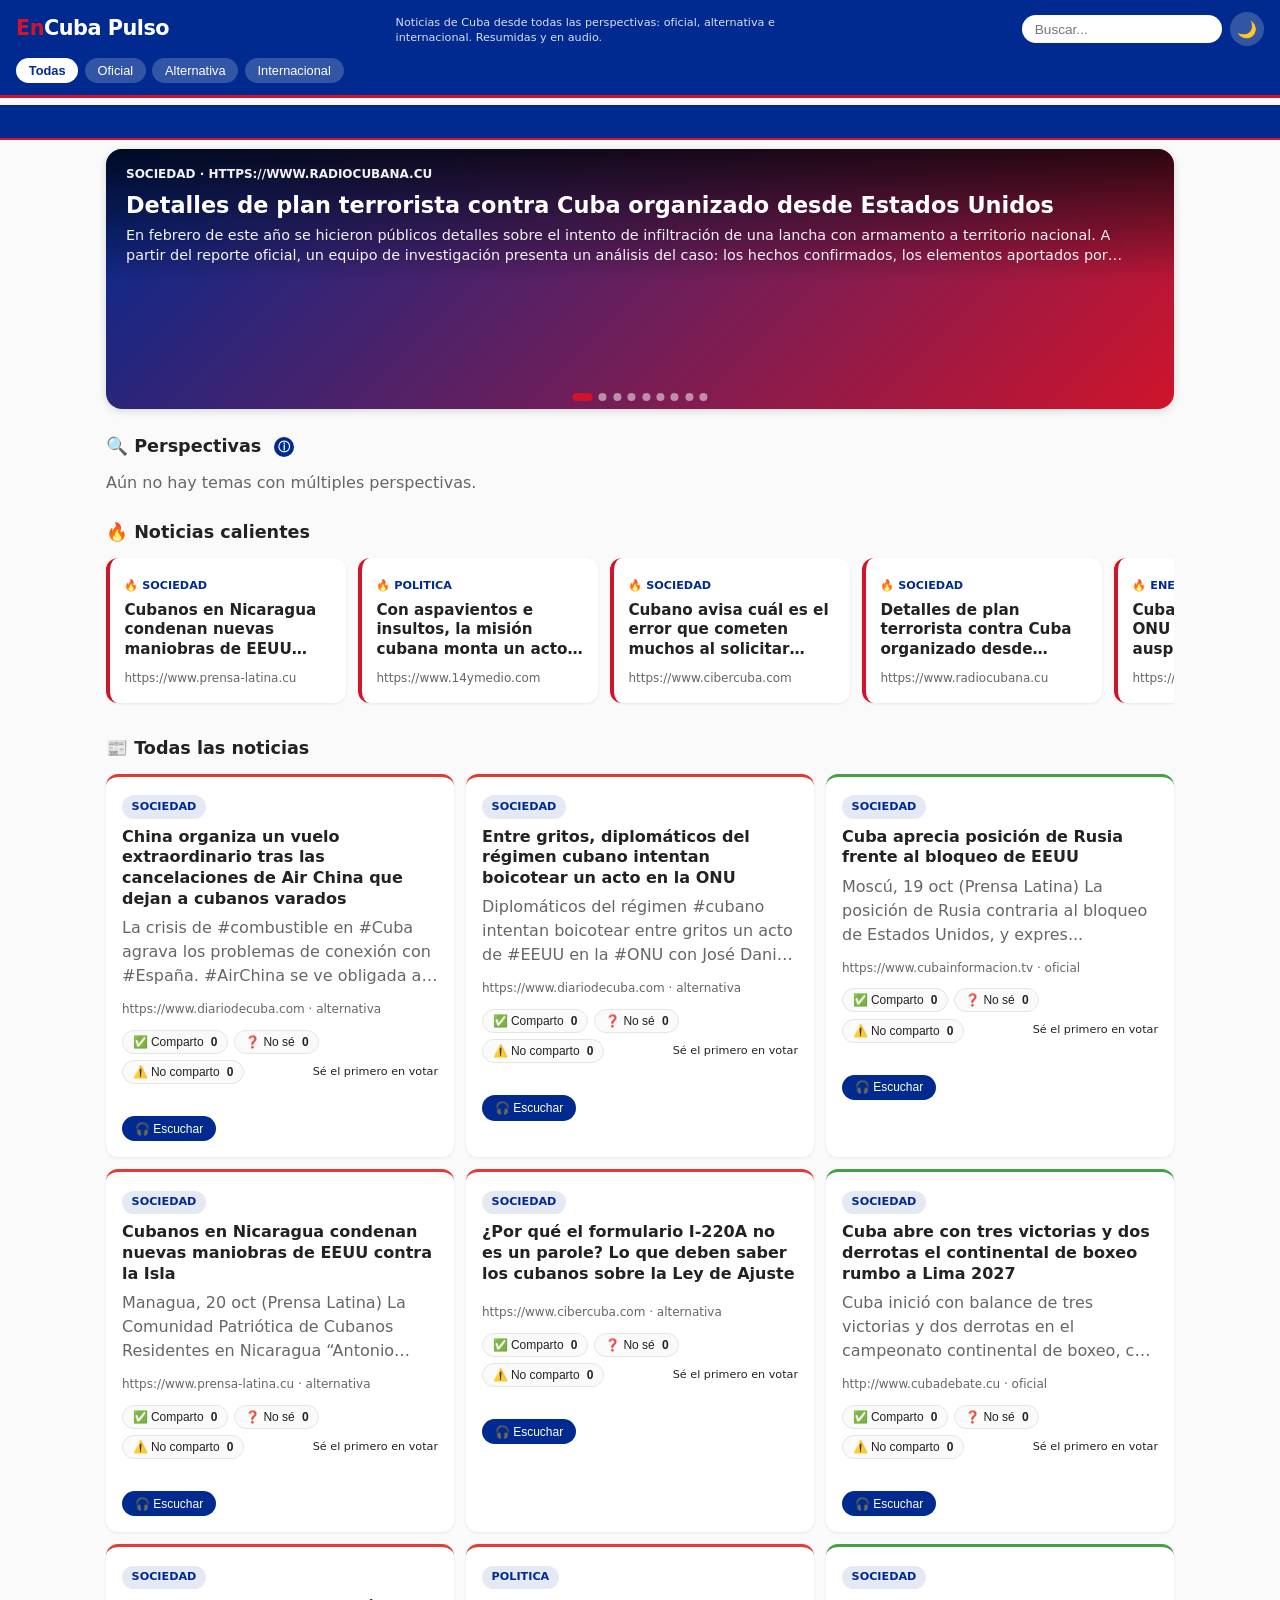
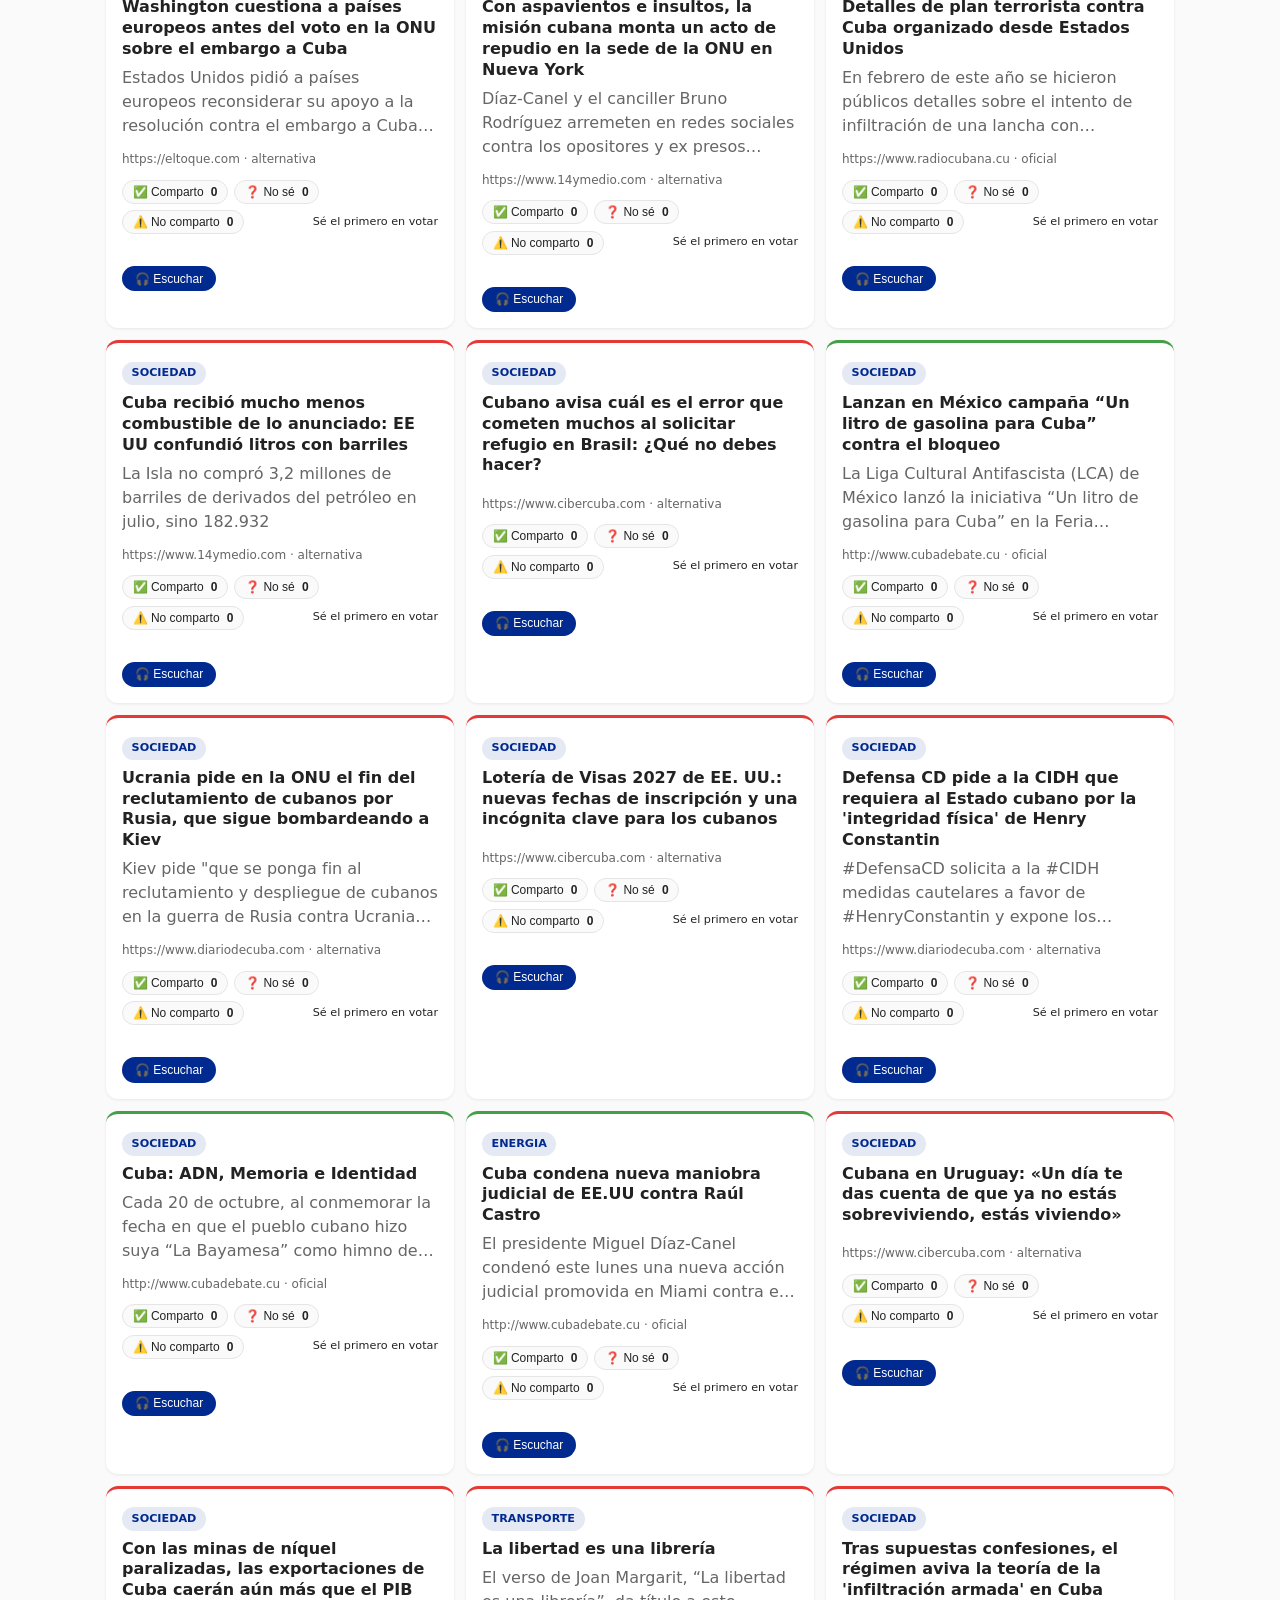
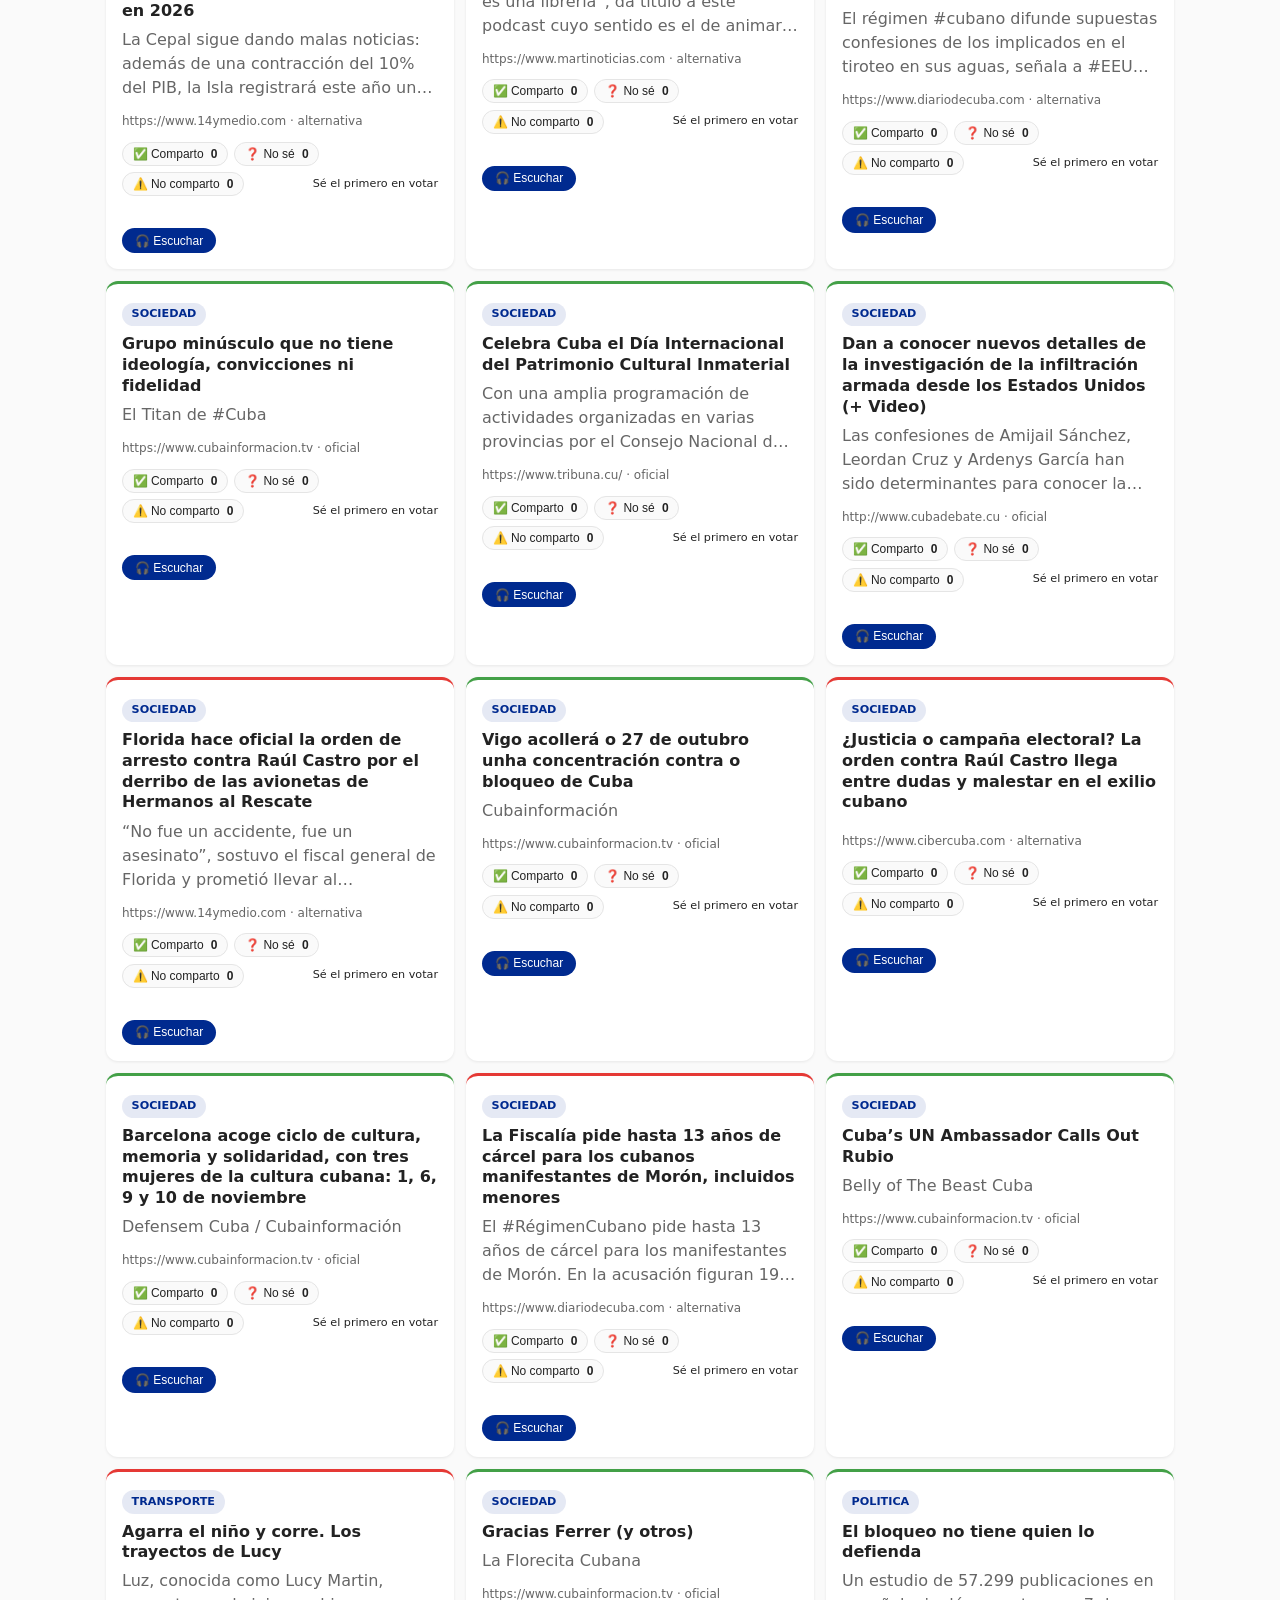
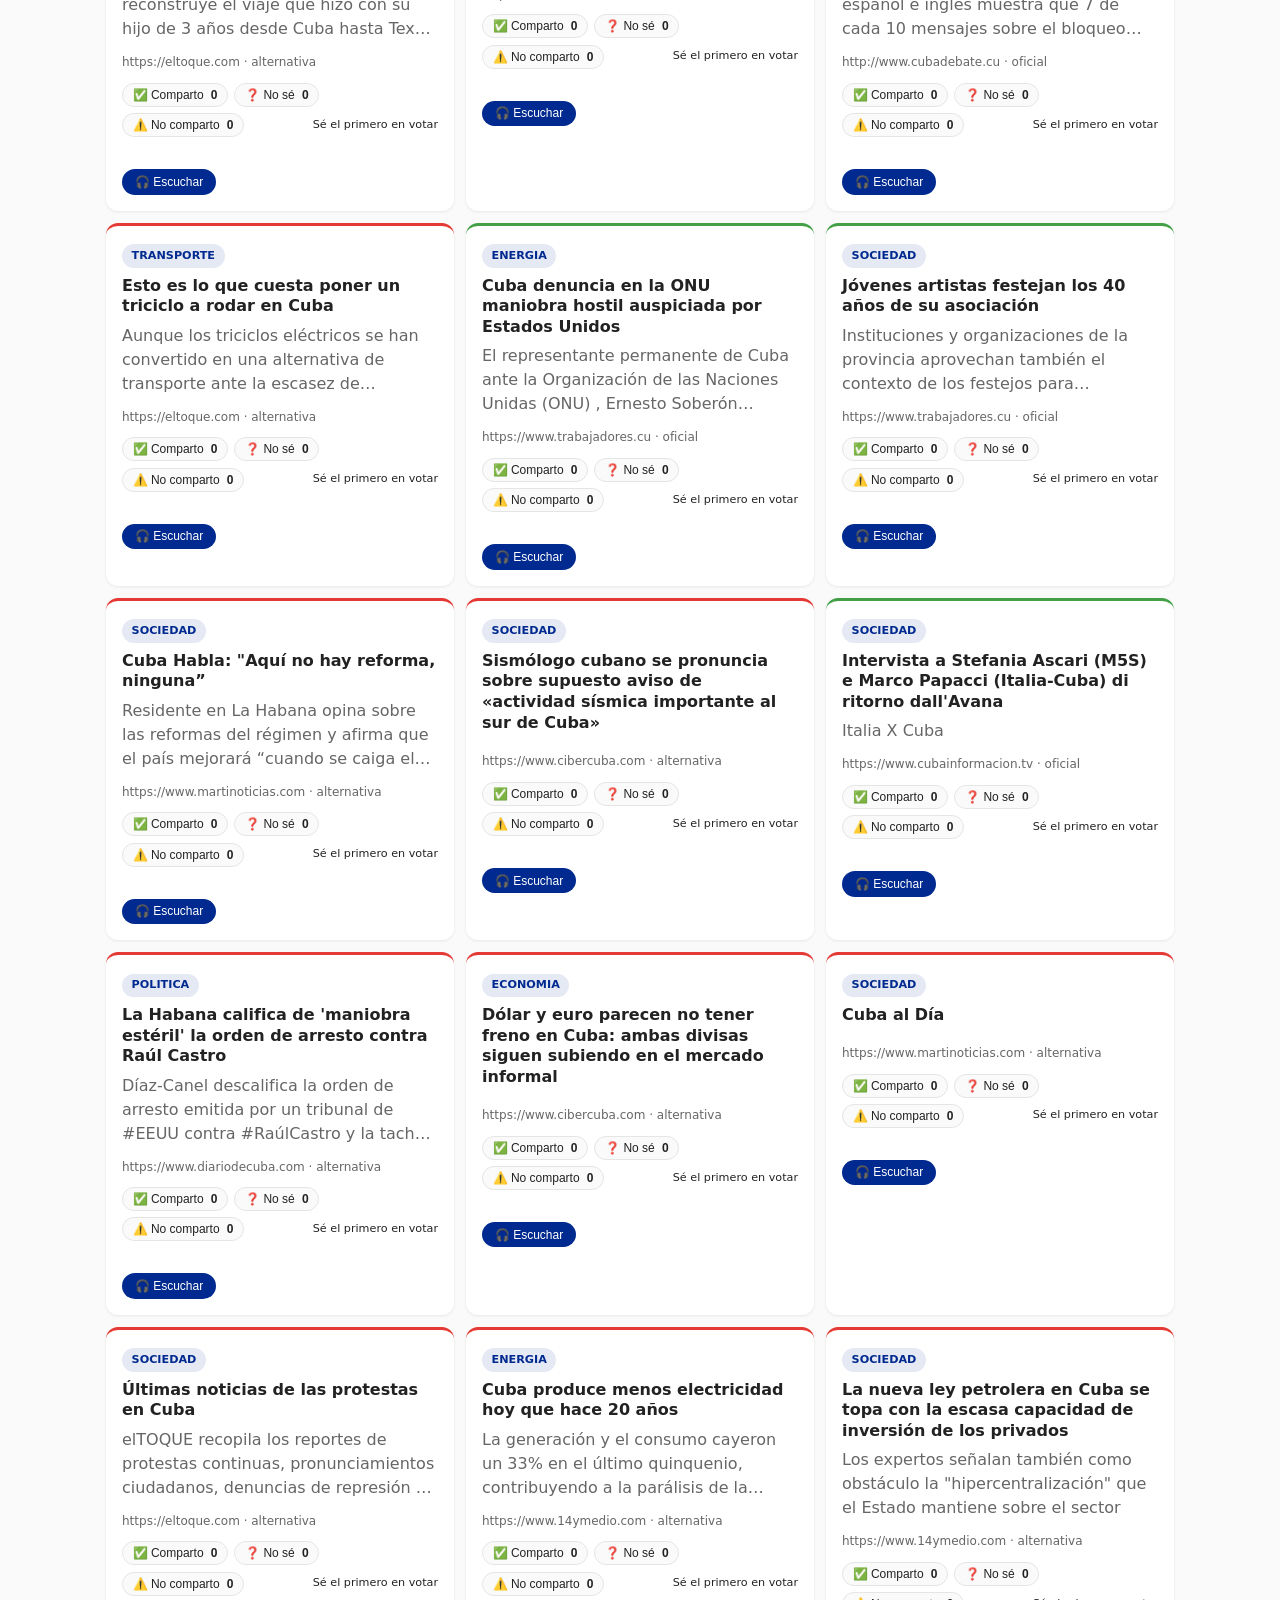
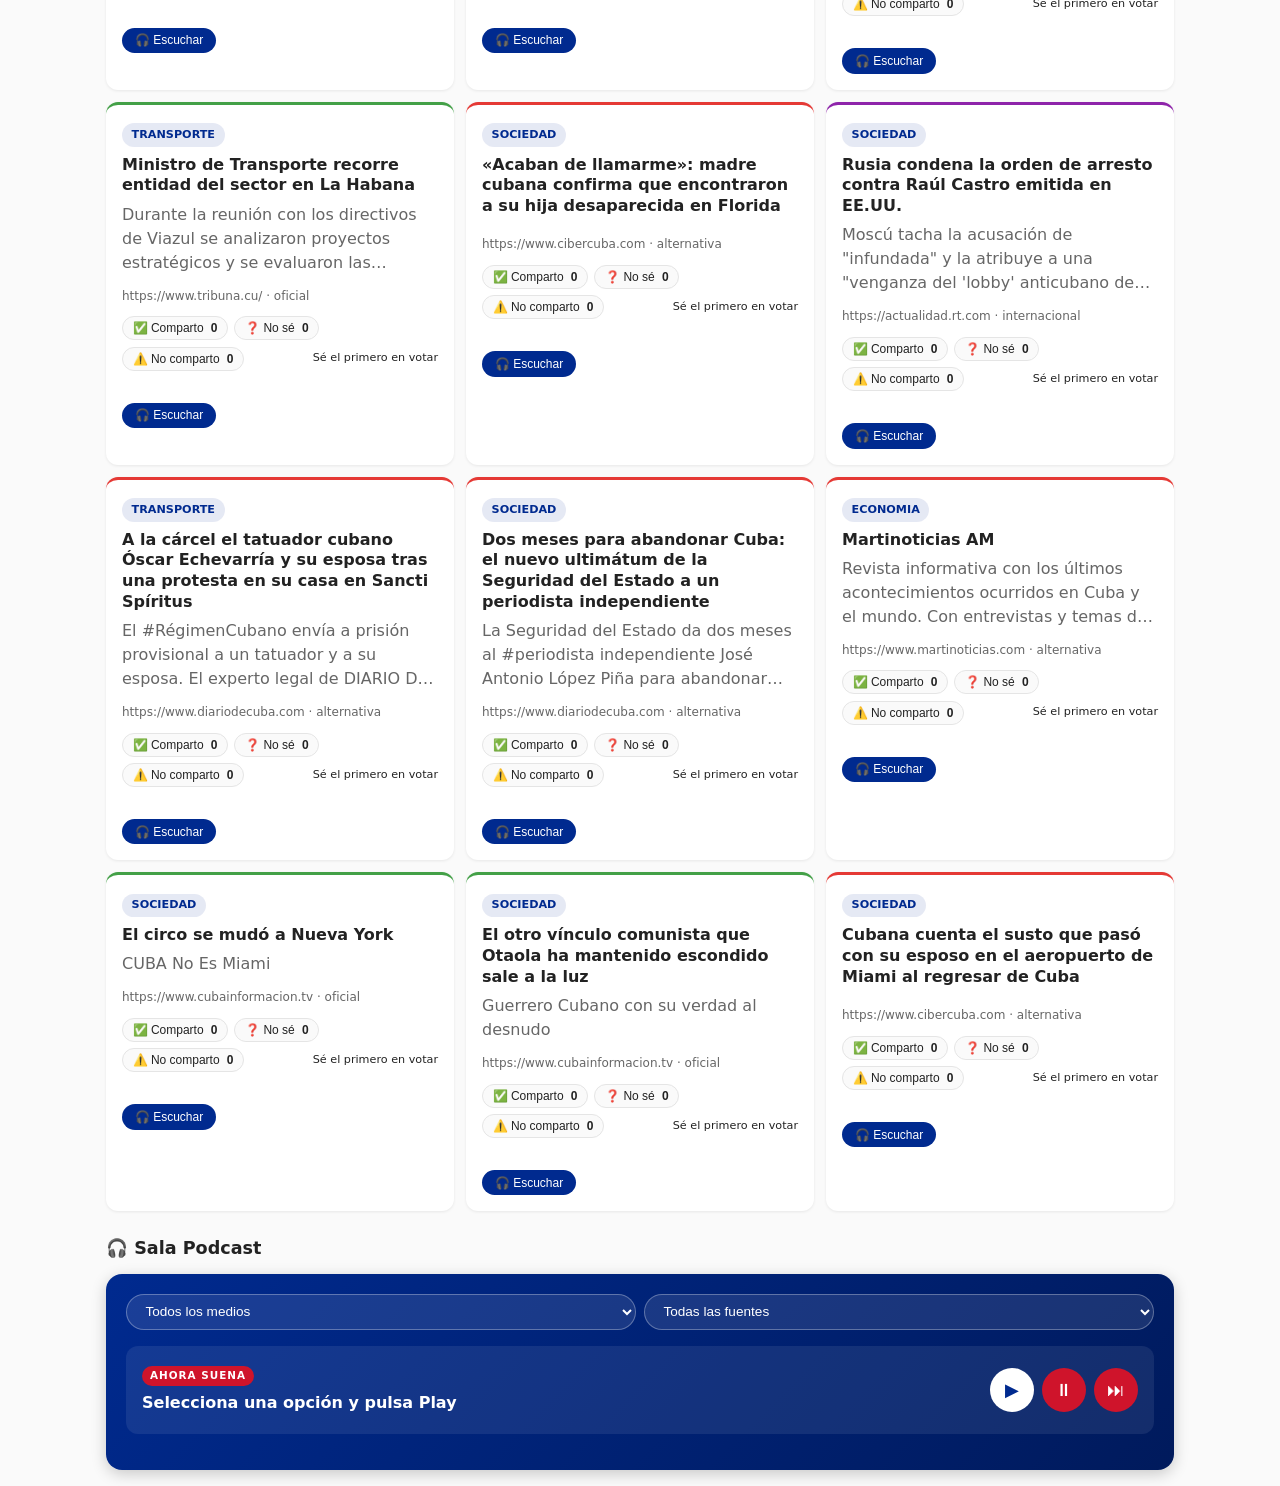
==== index.html @ 831f2dc2 "Update index.html" ====
<!DOCTYPE html>
<html lang="es">
<head>
 
 <head>
  <!-- Google tag (gtag.js) -->
  <script async src="https://www.googletagmanager.com/gtag/js?id=G-4289QCWT1V"></script>
  <script>
    window.dataLayer = window.dataLayer || [];
    function gtag(){dataLayer.push(arguments);}
    gtag('js', new Date());
    gtag('config', 'G-4289QCWT1V');
  </script>

  <!-- Verificación de Google Search Console -->
  <meta name="google-site-verification" content="PBcpiUgoleVgwF1M8AK3LLWGSb0-44jylL9uMSyPI2Y" />

  <meta charset="UTF-8">
  <meta name="viewport" content="width=device-width, initial-scale=1.0">
  
  <meta charset="UTF-8">
  <meta name="viewport" content="width=device-width, initial-scale=1.0">

  <title>EnCuba Pulso — Noticias de Cuba contrastadas y resumidas</title>
  <meta name="description" content="Contrastamos las noticias de medios oficiales, alternativos e internacionales sobre Cuba. Todas las perspectivas, resumidas en un solo lugar. Lee o escucha en audio.">
  <meta name="keywords" content="noticias de Cuba, Cuba noticias hoy, noticias cuba, apagones cuba, economía cuba, mipymes cuba, cuba actualidad, resumen noticias cuba">
  <meta name="author" content="EnCuba Pulso">
  <meta name="robots" content="index, follow">

  <meta property="og:type" content="website">
  <meta property="og:title" content="EnCuba Pulso — Noticias de Cuba contrastadas y resumidas">
  <meta property="og:description" content="Noticias de Cuba contrastadas: oficial, alternativa e internacional. Resumidas en un solo lugar. Texto y audio.">
  <meta property="og:url" content="https://encubanoticias.github.io">
  <meta property="og:site_name" content="EnCuba Pulso">
  <meta property="og:locale" content="es_CU">

  <meta name="twitter:card" content="summary_large_image">
  <meta name="twitter:title" content="EnCuba Pulso — Noticias de Cuba contrastadas">
  <meta name="twitter:description" content="Noticias de Cuba contrastadas: oficial, alternativa e internacional. Resumidas en un solo lugar.">

  <link rel="canonical" href="https://encubanoticias.github.io">
  <link rel="stylesheet" href="css/estilo.css">

  <script type="application/ld+json">
  {
    "@context": "https://schema.org",
    "@type": "NewsMediaOrganization",
    "name": "EnCuba Pulso",
    "url": "https://encubanoticias.github.io",
    "description": "Agregador de noticias de Cuba con resúmenes y audio.",
    "inLanguage": "es-CU"
  }
  </script>
</head>
<body>

<header>
  <div class="header-top">
    <h1><span>En</span>Cuba Pulso</h1>
    <p class="subtitulo">Noticias de Cuba desde todas las perspectivas: oficial, alternativa e internacional. Resumidas y en audio.</p>
    <div class="header-actions">
      <input type="search" id="buscador" placeholder="Buscar...">
      <button id="btn-tema" aria-label="Cambiar tema">🌙</button>
    </div>
  </div>
  <nav class="filtros">
    <button class="chip activo" data-filtro="todas">Todas</button>
    <button class="chip" data-filtro="oficial">Oficial</button>
    <button class="chip" data-filtro="alternativa">Alternativa</button>
    <button class="chip" data-filtro="internacional">Internacional</button>
  </nav>
</header>

<div id="ticker" class="ticker oculto">
  <div class="ticker-texto" id="ticker-texto"></div>
</div>

<main>

  <section id="carrusel" class="carrusel"></section>

  <section class="seccion">
    <h2 class="seccion-titulo">🔍 Perspectivas <span class="info-icon" onclick="mostrarInfo()">ⓘ</span></h2>
    <div id="perspectivas" class="perspectivas"></div>
  </section>

  <section class="seccion">
    <h2 class="seccion-titulo">🔥 Noticias calientes</h2>
    <div id="calientes" class="calientes"></div>
  </section>

  <section class="seccion">
    <h2 class="seccion-titulo">📰 Todas las noticias</h2>
    <div id="noticias" class="grid"></div>
  </section>

  <section class="seccion">
    <h2 class="seccion-titulo">🎧 Sala Podcast</h2>
    <div class="sala-podcast">
      <div class="podcast-controles">
        <select id="podcast-filtro">
          <option value="todas">Todos los medios</option>
          <option value="oficial">Solo oficiales</option>
          <option value="alternativa">Solo alternativos</option>
          <option value="internacional">Solo internacionales</option>
          <option value="aleatorio">🔀 Aleatorio</option>
        </select>
        <select id="podcast-fuente">
          <option value="">Todas las fuentes</option>
        </select>
      </div>
      <div class="podcast-player">
        <div class="podcast-info">
          <span class="podcast-etiqueta">AHORA SUENA</span>
          <h4 id="podcast-titulo">Selecciona una opción y pulsa Play</h4>
          <small id="podcast-fuente-actual"></small>
        </div>
        <div class="podcast-botones">
          <button id="podcast-play">▶</button>
          <button id="podcast-pause">⏸</button>
          <button id="podcast-next">⏭</button>
        </div>
      </div>
      <div class="podcast-lista" id="podcast-lista"></div>
    </div>
  </section>

</main>

<div id="reproductor" class="reproductor oculto">
  <span id="rep-titulo">Sin reproducción</span>
  <button id="rep-play">▶</button>
  <button id="rep-cerrar">✕</button>
</div>

<div id="modal-info" class="modal-info oculto">
  <div class="modal-caja">
    <h3>¿Qué es Perspectivas?</h3>
    <p>Compara cómo diferentes medios cubren el mismo tema. Verás lado a lado:</p>
    <p>🟢 <strong>Oficial</strong>: medios del gobierno cubano.</p>
    <p>🔴 <strong>Alternativa</strong>: medios independientes o críticos.</p>
    <p>🟣 <strong>Internacional</strong>: agencias y prensa extranjera.</p>
    <p>Solo aparece cuando al menos 2 tipos de fuente cubren el mismo tema.</p>
    <button onclick="cerrarInfo()">Entendido</button>
  </div>
</div>

<script src="https://cdn.jsdelivr.net/npm/@supabase/supabase-js@2"></script>
<script src="js/app.js"></script>
</body>
</html>
---- css/estilo.css ----
:root {
  --bg: #FAFAFA;
  --bg-card: #FFFFFF;
  --texto: #222;
  --texto-suave: #666;
  --azul: #002A8F;
  --rojo: #CF142B;
  --blanco: #FFFFFF;
  --oficial: #43A047;
  --alternativa: #E53935;
  --internacional: #8E24AA;
  --borde: #E5E5E5;
}

body.oscuro {
  --bg: #0F0F0F;
  --bg-card: #1A1A1A;
  --texto: #F0F0F0;
  --texto-suave: #AAA;
  --borde: #2A2A2A;
}

* { box-sizing: border-box; margin: 0; padding: 0; }

body {
  font-family: system-ui, -apple-system, sans-serif;
  background: var(--bg);
  color: var(--texto);
  line-height: 1.5;
  transition: background 0.3s, color 0.3s;
}

/* HEADER */
header {
  background: var(--azul);
  color: #fff;
  padding: 0.75rem 1rem;
  position: sticky;
  top: 0;
  z-index: 100;
  border-bottom: 3px solid var(--rojo);
}

.header-top {
  display: flex;
  justify-content: space-between;
  align-items: center;
  gap: 0.5rem;
}

header h1 {
  font-size: 1.3rem;
  font-weight: 800;
  letter-spacing: -0.5px;
}

header h1 span { color: var(--rojo); }

.header-actions {
  display: flex;
  gap: 0.5rem;
  align-items: center;
}

#buscador {
  border: none;
  border-radius: 999px;
  padding: 0.4rem 0.8rem;
  font-size: 0.85rem;
  width: 120px;
  outline: none;
}

#btn-tema {
  background: rgba(255,255,255,0.2);
  border: none;
  color: #fff;
  border-radius: 50%;
  width: 34px;
  height: 34px;
  font-size: 1rem;
  cursor: pointer;
}

.filtros {
  display: flex;
  gap: 0.4rem;
  margin-top: 0.75rem;
  overflow-x: auto;
  scrollbar-width: none;
}

.filtros::-webkit-scrollbar { display: none; }

.chip {
  background: rgba(255,255,255,0.2);
  border: none;
  color: #fff;
  padding: 0.3rem 0.8rem;
  border-radius: 999px;
  font-size: 0.8rem;
  white-space: nowrap;
  cursor: pointer;
  transition: background 0.2s;
}

.chip.activo, .chip:hover {
  background: #fff;
  color: var(--azul);
  font-weight: 600;
}

/* MAIN */
main {
  padding: 1rem;
  max-width: 1100px;
  margin: 0 auto;
}

.seccion { margin-top: 1.5rem; }

.seccion-titulo {
  font-size: 1.1rem;
  margin-bottom: 0.75rem;
  font-weight: 700;
  color: var(--texto);
}

/* CARRUSEL */
.carrusel {
  position: relative;
  border-radius: 16px;
  overflow: hidden;
  min-height: 180px;
  max-height: 260px;
  background: var(--bg-card);
  box-shadow: 0 2px 8px rgba(0,0,0,0.15);
}

.slide {
  position: absolute;
  inset: 0;
  padding: 0;
  display: flex;
  flex-direction: column;
  justify-content: flex-end;
  color: #fff;
  background: linear-gradient(135deg, var(--azul), var(--rojo));
  opacity: 0;
  transition: opacity 0.6s;
}

.slide.activo { opacity: 1; }

.slide .img-fondo {
  position: absolute;
  inset: 0;
  background-size: cover;
  background-position: center;
  opacity: 0.35;
}

.slide .contenido {
  position: absolute;
  top: 0;
  left: 0;
  right: 0;
  z-index: 2;
  padding: 1rem 1.25rem;
  background: linear-gradient(rgba(0,0,0,0.75), transparent);
  display: flex;
  flex-direction: column;
  justify-content: flex-start;
}

.slide .cat {
  font-size: 0.75rem;
  text-transform: uppercase;
  font-weight: 700;
  opacity: 0.95;
  margin-bottom: 0.5rem;
  color: #fff;
}

.slide h3 {
  font-size: 1.2rem;
  font-weight: 800;
  margin-bottom: 0.4rem;
  line-height: 1.25;
  display: -webkit-box;
  -webkit-line-clamp: 3;
  -webkit-box-orient: vertical;
  overflow: hidden;
}

.slide p {
  font-size: 0.9rem;
  opacity: 0.95;
  line-height: 1.4;
  display: -webkit-box;
  -webkit-line-clamp: 2;
  -webkit-box-orient: vertical;
  overflow: hidden;
}

.puntos {
  position: absolute;
  bottom: 0.5rem;
  left: 50%;
  transform: translateX(-50%);
  display: flex;
  gap: 0.4rem;
  z-index: 3;
}

.punto {
  width: 8px;
  height: 8px;
  border-radius: 50%;
  background: rgba(255,255,255,0.5);
  cursor: pointer;
}

.punto.activo { background: var(--rojo); width: 20px; border-radius: 4px; }

/* CALIENTES */
.calientes {
  display: flex;
  gap: 0.75rem;
  overflow-x: auto;
  padding-bottom: 0.5rem;
  scrollbar-width: none;
}

.calientes::-webkit-scrollbar { display: none; }

.caliente-card {
  flex: 0 0 240px;
  background: var(--bg-card);
  border-radius: 12px;
  padding: 0.9rem;
  border-left: 4px solid var(--rojo);
  box-shadow: 0 1px 3px rgba(0,0,0,0.08);
}

.caliente-card .cat {
  font-size: 0.7rem;
  color: var(--azul);
  font-weight: 700;
  text-transform: uppercase;
}

.caliente-card h4 {
  font-size: 0.95rem;
  margin: 0.3rem 0;
  line-height: 1.3;
  display: -webkit-box;
  -webkit-line-clamp: 3;
  -webkit-box-orient: vertical;
  overflow: hidden;
}

.caliente-card small { color: var(--texto-suave); font-size: 0.75rem; }

/* GRID NOTICIAS */
.grid {
  display: grid;
  grid-template-columns: 1fr;
  gap: 0.75rem;
}

.noticia {
  background: var(--bg-card);
  border-radius: 12px;
  overflow: hidden;
  box-shadow: 0 1px 3px rgba(0,0,0,0.08);
  transition: transform 0.2s, box-shadow 0.2s;
  border-top: 3px solid var(--azul);
}

.noticia:hover {
  transform: translateY(-2px);
  box-shadow: 0 4px 12px rgba(0,0,0,0.12);
}

.noticia[data-tipo="oficial"] { border-top-color: var(--oficial); }
.noticia[data-tipo="alternativa"] { border-top-color: var(--alternativa); }
.noticia[data-tipo="internacional"] { border-top-color: var(--internacional); }

.noticia .img {
  width: 100%;
  height: 160px;
  object-fit: cover;
  background: var(--borde);
}

.noticia .cuerpo { padding: 1rem; }

.categoria {
  display: inline-block;
  background: rgba(0,42,143,0.1);
  color: var(--azul);
  font-size: 0.7rem;
  font-weight: 700;
  padding: 0.2rem 0.6rem;
  border-radius: 999px;
  text-transform: uppercase;
  margin-bottom: 0.5rem;
}

body.oscuro .categoria { background: rgba(255,255,255,0.1); color: #7EB6FF; }

.noticia h2 {
  font-size: 1rem;
  margin-bottom: 0.4rem;
  line-height: 1.3;
}

.noticia h2 a { color: inherit; text-decoration: none; }
.noticia h2 a:hover { color: var(--rojo); }

.noticia p {
  font-size: 1rem;
  color: var(--texto-suave);
  margin-bottom: 0.5rem;
  display: -webkit-box;
  -webkit-line-clamp: 3;
  -webkit-box-orient: vertical;
  overflow: hidden;
}

.noticia small {
  color: var(--texto-suave);
  font-size: 0.75rem;
}

.btn-audio {
  background: var(--azul);
  color: #fff;
  border: none;
  padding: 0.35rem 0.8rem;
  border-radius: 999px;
  font-size: 0.75rem;
  cursor: pointer;
  margin-top: 0.5rem;
}

.btn-audio:hover { background: var(--rojo); }

/* PODCAST */
.podcast {
  display: flex;
  flex-direction: column;
  gap: 0.5rem;
}

.podcast-item {
  background: var(--bg-card);
  padding: 0.8rem;
  border-radius: 10px;
  display: flex;
  justify-content: space-between;
  align-items: center;
  font-size: 0.9rem;
  gap: 0.5rem;
}

.podcast-item span {
  flex: 1;
  overflow: hidden;
  text-overflow: ellipsis;
  white-space: nowrap;
}

.podcast-item button {
  background: var(--rojo);
  color: #fff;
  border: none;
  border-radius: 50%;
  width: 32px;
  height: 32px;
  cursor: pointer;
  flex-shrink: 0;
}

/* REPRODUCTOR */
.reproductor {
  position: fixed;
  bottom: 0;
  left: 0;
  right: 0;
  background: var(--bg-card);
  border-top: 2px solid var(--rojo);
  padding: 0.7rem 1rem;
  display: flex;
  align-items: center;
  gap: 0.75rem;
  box-shadow: 0 -2px 10px rgba(0,0,0,0.15);
  z-index: 200;
  font-size: 0.9rem;
}

.reproductor.oculto { display: none; }

.reproductor span {
  flex: 1;
  overflow: hidden;
  text-overflow: ellipsis;
  white-space: nowrap;
}

.reproductor button {
  background: var(--azul);
  color: #fff;
  border: none;
  border-radius: 50%;
  width: 36px;
  height: 36px;
  cursor: pointer;
  font-size: 1rem;
}

#rep-cerrar { background: var(--texto-suave); width: 30px; height: 30px; font-size: 0.8rem; }

/* DESKTOP */
@media (min-width: 700px) {
  .grid { grid-template-columns: repeat(2, 1fr); }
  .carrusel { height: 260px; }
  .slide h3 { font-size: 1.4rem; }
  #buscador { width: 200px; }
}

@media (min-width: 1000px) {
  .grid { grid-template-columns: repeat(3, 1fr); }
}

/* PERSPECTIVAS */
.perspectivas {
  display: flex;
  flex-direction: column;
  gap: 1rem;
}

.tema-bloque {
  background: var(--bg-card);
  border-radius: 12px;
  overflow: hidden;
  box-shadow: 0 1px 3px rgba(0,0,0,0.08);
}

.tema-titulo {
  background: var(--azul);
  color: #fff;
  padding: 0.6rem 1rem;
  font-size: 0.9rem;
  font-weight: 700;
  text-transform: capitalize;
}

.tema-versiones {
  display: flex;
  overflow-x: auto;
  scrollbar-width: none;
}

.tema-versiones::-webkit-scrollbar { display: none; }

.version {
  flex: 0 0 260px;
  padding: 0.9rem;
  border-right: 1px solid var(--borde);
  border-top: 3px solid var(--azul);
}

.version[data-tipo="oficial"] { border-top-color: var(--oficial); }
.version[data-tipo="alternativa"] { border-top-color: var(--alternativa); }
.version[data-tipo="internacional"] { border-top-color: var(--internacional); }

.version h4 {
  font-size: 0.9rem;
  margin-bottom: 0.4rem;
  line-height: 1.3;
  display: -webkit-box;
  -webkit-line-clamp: 3;
  -webkit-box-orient: vertical;
  overflow: hidden;
}

.version p {
  font-size: 0.8rem;
  color: var(--texto-suave);
  margin-bottom: 0.4rem;
  display: -webkit-box;
  -webkit-line-clamp: 3;
  -webkit-box-orient: vertical;
  overflow: hidden;
}

.version small {
  font-size: 0.75rem;
  color: var(--texto-suave);
  text-transform: uppercase;
  font-weight: 700;
}

.version[data-tipo="oficial"] small { color: var(--oficial); }
.version[data-tipo="alternativa"] small { color: var(--alternativa); }
.version[data-tipo="internacional"] small { color: var(--internacional); }

.info-icon {
  display: inline-block;
  width: 20px;
  height: 20px;
  line-height: 20px;
  text-align: center;
  background: var(--azul);
  color: #fff;
  border-radius: 50%;
  font-size: 0.75rem;
  cursor: pointer;
  margin-left: 0.4rem;
  vertical-align: middle;
}

.info-icon:hover { background: var(--rojo); }

.modal-info {
  position: fixed;
  inset: 0;
  background: rgba(0,0,0,0.7);
  z-index: 500;
  display: flex;
  align-items: center;
  justify-content: center;
  padding: 1rem;
}

.modal-info.oculto { display: none; }

.modal-caja {
  background: var(--bg-card);
  color: var(--texto);
  padding: 1.5rem;
  border-radius: 12px;
  max-width: 400px;
  width: 100%;
}

.modal-caja h3 {
  color: var(--azul);
  margin-bottom: 0.75rem;
  font-size: 1.1rem;
}

.modal-caja p {
  font-size: 0.9rem;
  line-height: 1.5;
  color: var(--texto-suave);
  margin-bottom: 0.75rem;
}

.modal-caja button {
  background: var(--azul);
  color: #fff;
  border: none;
  padding: 0.5rem 1rem;
  border-radius: 999px;
  cursor: pointer;
  font-size: 0.9rem;
  width: 100%;
}

body.oscuro .modal-caja h3 { color: #7EB6FF; }

/* VOTACIÓN */
.votacion {
  display: flex;
  align-items: center;
  gap: 0.4rem;
  margin-top: 0.6rem;
  flex-wrap: wrap;
  font-size: 0.75rem;
}

.voto-btn {
  background: var(--bg);
  border: 1px solid var(--borde);
  color: var(--texto);
  padding: 0.25rem 0.6rem;
  border-radius: 999px;
  cursor: pointer;
  font-size: 0.75rem;
  display: flex;
  align-items: center;
  gap: 0.25rem;
  transition: all 0.2s;
}

.voto-btn:hover { border-color: var(--azul); }

.voto-btn.activo[data-voto="confirmada"] {
  background: var(--oficial);
  color: #fff;
  border-color: var(--oficial);
}

.voto-btn.activo[data-voto="dudosa"] {
  background: #FB8C00;
  color: #fff;
  border-color: #FB8C00;
}

.voto-btn.activo[data-voto="falsa"] {
  background: var(--rojo);
  color: #fff;
  border-color: var(--rojo);
}

.voto-total {f
  color: var(--texto-suave);
  font-size: 0.7rem;
  margin-left: auto;
}

/* SALA PODCAST */
.sala-podcast {
  background: linear-gradient(135deg, var(--azul), #001a5c);
  border-radius: 16px;
  padding: 1.25rem;
  color: #fff;
  box-shadow: 0 4px 15px rgba(0,0,0,0.2);
}

.podcast-controles {
  display: flex;
  gap: 0.5rem;
  margin-bottom: 1rem;
  flex-wrap: wrap;
}

.podcast-controles select {
  flex: 1;
  min-width: 140px;
  padding: 0.55rem 0.9rem;
  border-radius: 999px;
  border: 1px solid rgba(255,255,255,0.3);
  background: rgba(255,255,255,0.1);
  color: #fff;
  font-size: 0.85rem;
  outline: none;
}

.podcast-controles select option {
  background: #001a5c;
  color: #fff;
}

.podcast-player {
  background: rgba(255,255,255,0.08);
  border-radius: 12px;
  padding: 1rem;
  display: flex;
  justify-content: space-between;
  align-items: center;
  gap: 1rem;
  margin-bottom: 1rem;
  flex-wrap: wrap;
}

.podcast-info { flex: 1; min-width: 200px; }

.podcast-etiqueta {
  display: inline-block;
  background: var(--rojo);
  color: #fff;
  font-size: 0.65rem;
  font-weight: 700;
  padding: 0.15rem 0.5rem;
  border-radius: 999px;
  letter-spacing: 1px;
  margin-bottom: 0.4rem;
}

.podcast-info h4 {
  font-size: 1rem;
  line-height: 1.3;
  margin-bottom: 0.3rem;
}

.podcast-info small {
  font-size: 0.75rem;
  opacity: 0.8;
}

.podcast-botones {
  display: flex;
  gap: 0.5rem;
}

.podcast-botones button {
  width: 44px;
  height: 44px;
  border-radius: 50%;
  border: none;
  background: var(--rojo);
  color: #fff;
  font-size: 1.1rem;
  cursor: pointer;
  transition: transform 0.2s;
}

.podcast-botones button:hover { transform: scale(1.1); }
.podcast-botones button:disabled { opacity: 0.4; cursor: default; }

#podcast-play { background: #fff; color: var(--azul); }

.podcast-lista {
  max-height: 200px;
  overflow-y: auto;
  scrollbar-width: thin;
}

.podcast-lista::-webkit-scrollbar { width: 4px; }
.podcast-lista::-webkit-scrollbar-thumb { background: rgba(255,255,255,0.3); border-radius: 4px; }

.podcast-lista-item {
  display: flex;
  justify-content: space-between;
  align-items: center;
  padding: 0.5rem 0.75rem;
  border-radius: 8px;
  margin-bottom: 0.3rem;
  font-size: 0.85rem;
  cursor: pointer;
  background: rgba(255,255,255,0.05);
  transition: background 0.2s;
}

.podcast-lista-item:hover { background: rgba(255,255,255,0.15); }
.podcast-lista-item.actual { background: var(--rojo); }

.podcast-lista-item span {
  flex: 1;
  overflow: hidden;
  text-overflow: ellipsis;
  white-space: nowrap;
  margin-right: 0.5rem;
}

.podcast-lista-item small { opacity: 0.7; font-size: 0.7rem; }


.subtitulo {
  font-size: 0.7rem;
  opacity: 0.85;
  margin-top: 0.2rem;
  line-height: 1.3;
  max-width: 400px;
}

.voto-num {
  font-weight: 700;
  margin-left: 0.2rem;
}
/* TICKER */
.ticker {
  position: sticky;
  top: 105px;
  z-index: 98;
  background: var(--azul);
  color: #fff;
  overflow: hidden;
  white-space: nowrap;
  padding: 0.4rem 0;
  font-size: 0.85rem;
  border-bottom: 2px solid var(--rojo);
}

.ticker.oculto { display: none; }

.ticker-texto {
  display: inline-block;
  padding-left: 100%;
  animation: ticker-scroll linear infinite;
}

@keyframes ticker-scroll {
  0% { transform: translateX(0); }
  100% { transform: translateX(-100%); }
}

.voto-btn.activo {
  background: #002A8F !important;
  color: #fff !important;
  border: 2px solid #002A8F !important;
}
.voto-btn.activo,
.voto-btn.activo:hover {
  background: #002A8F !important;
  color: #fff !important;
  border: 2px solid #002A8F !important;
  box-shadow: 0 0 0 2px rgba(0,42,143,0.2);
}
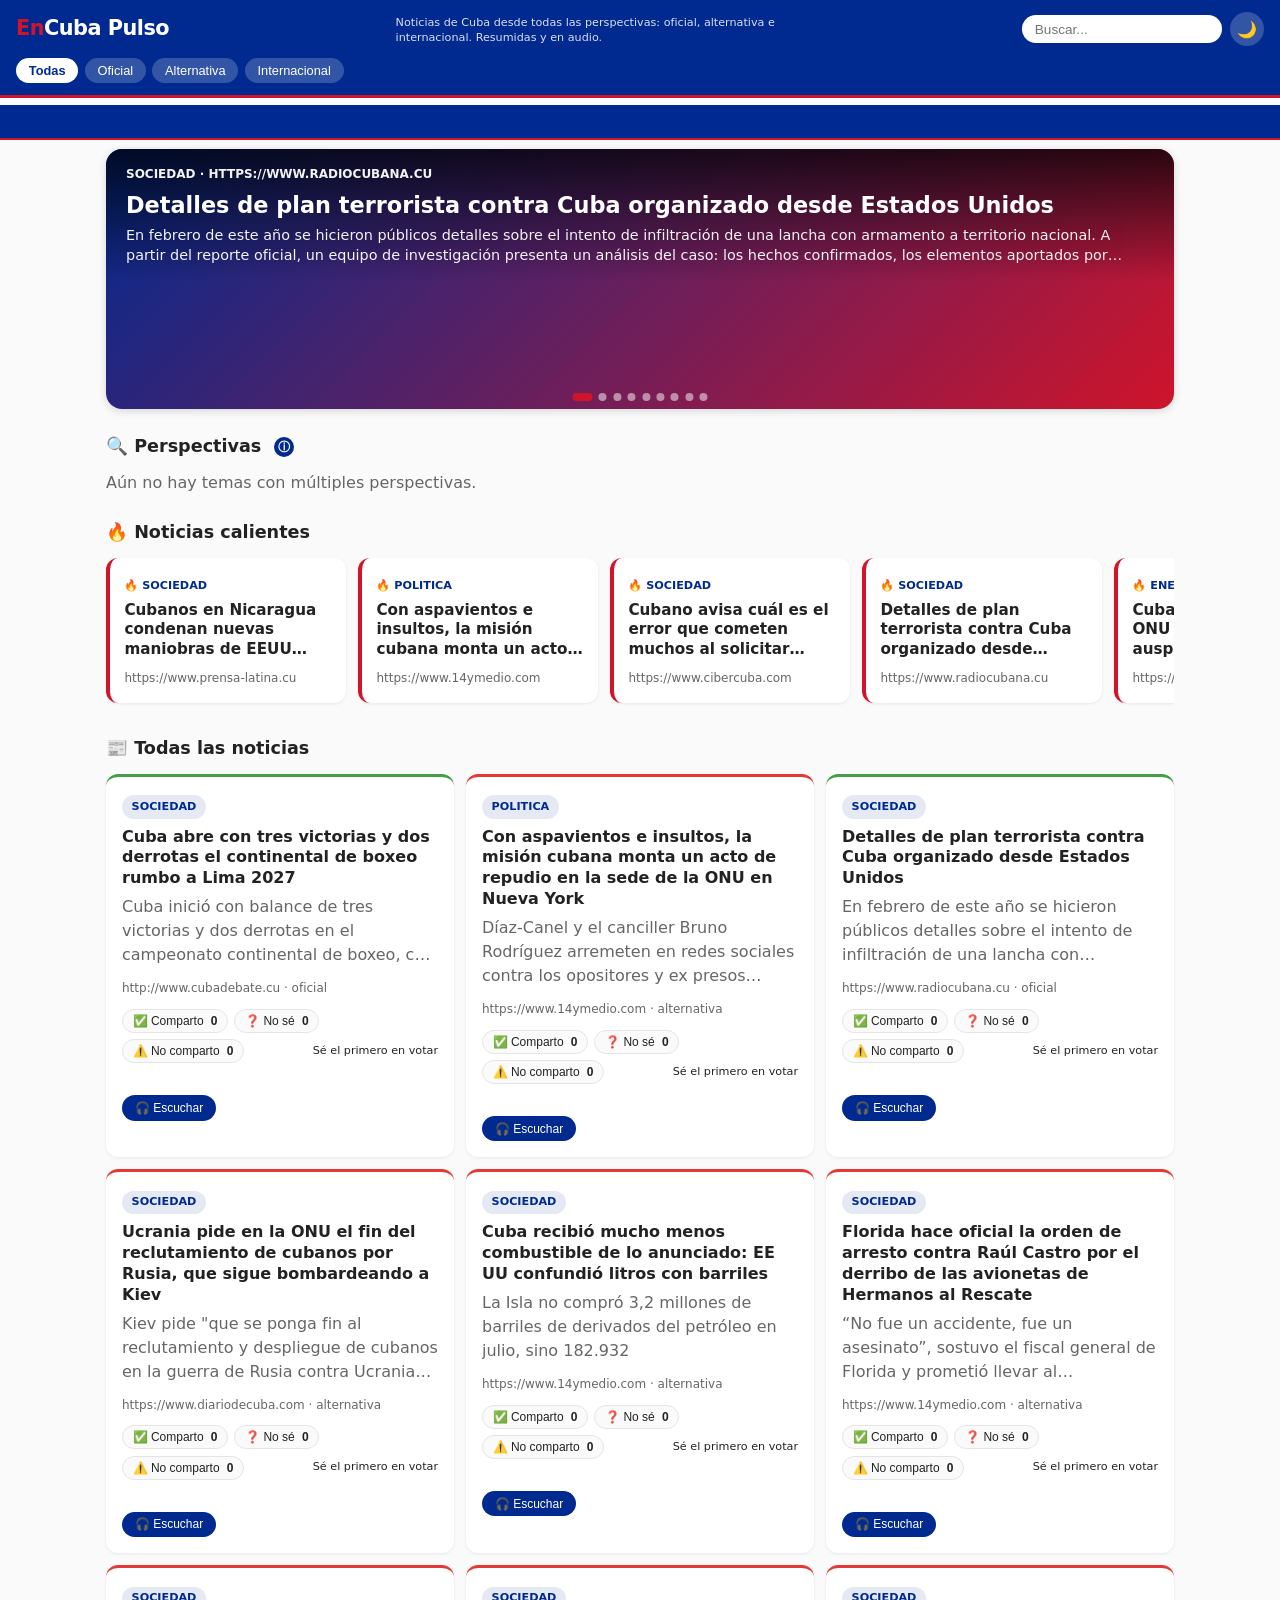
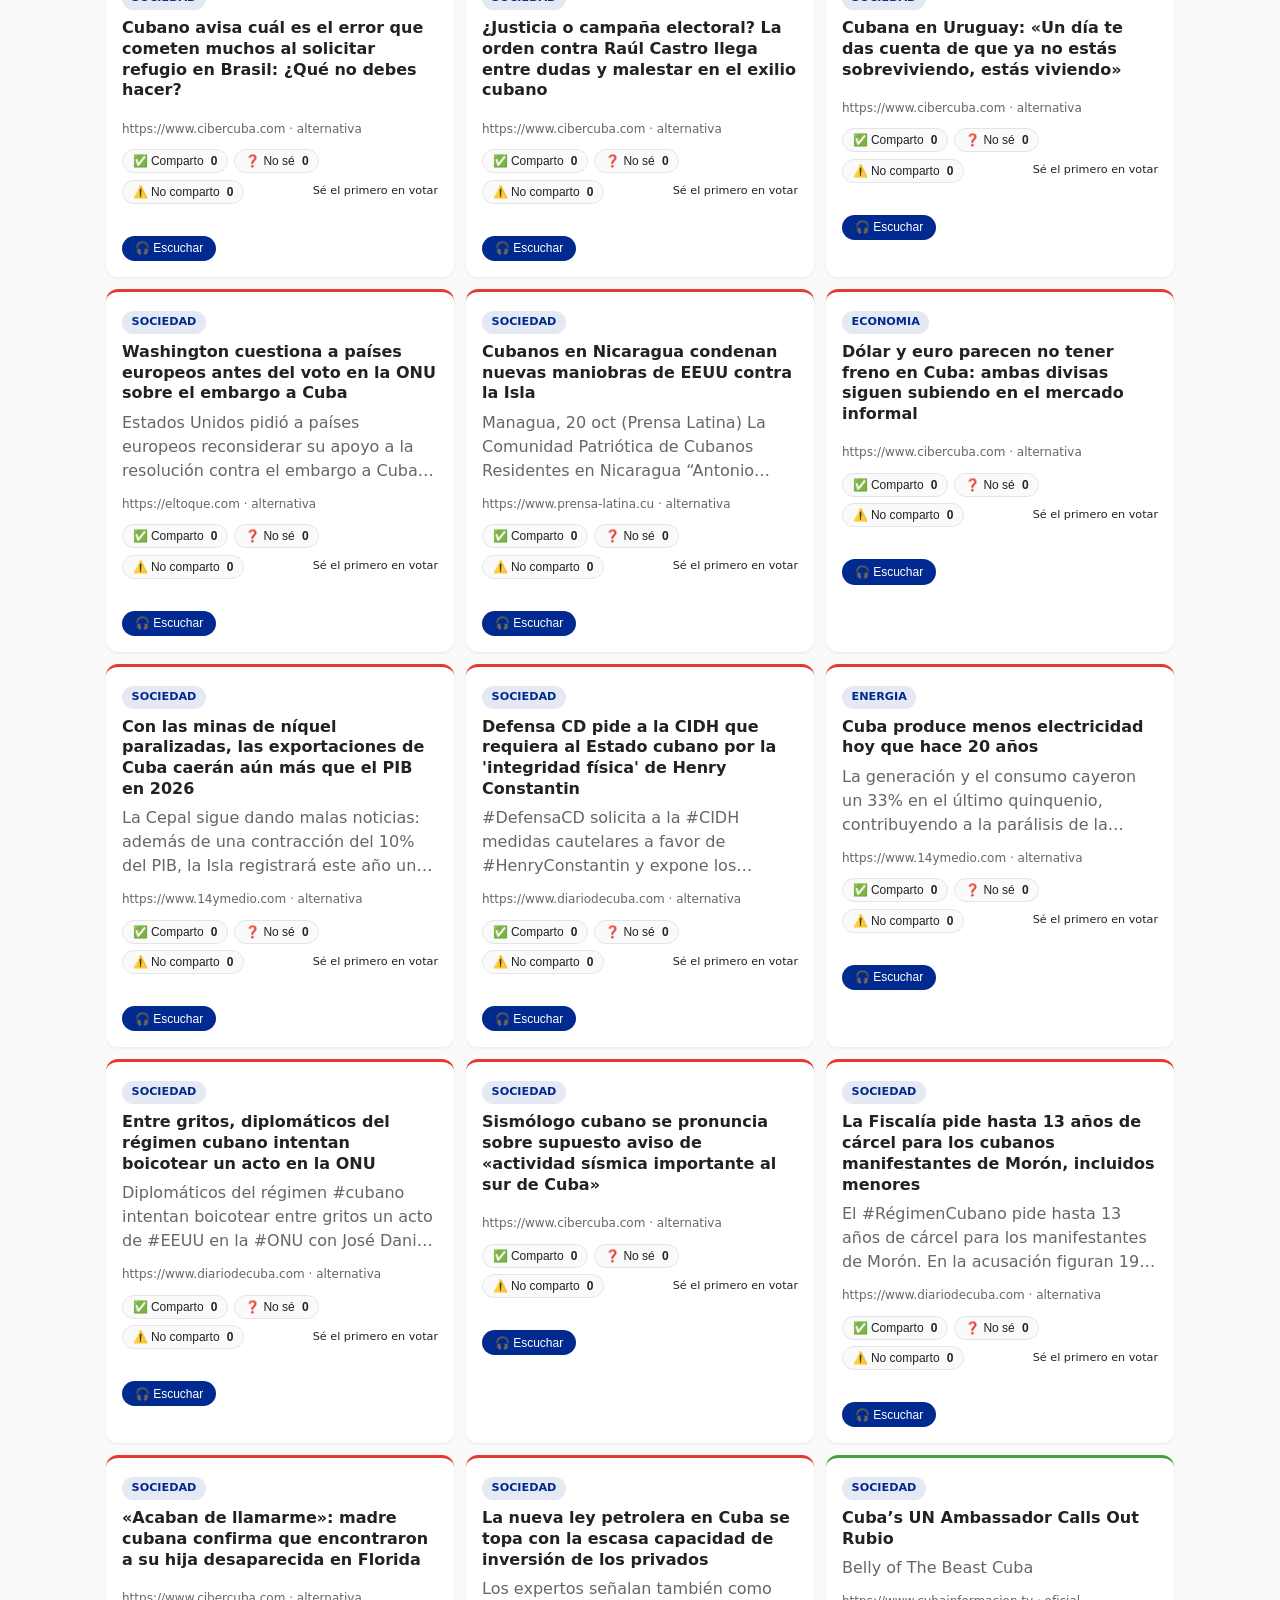
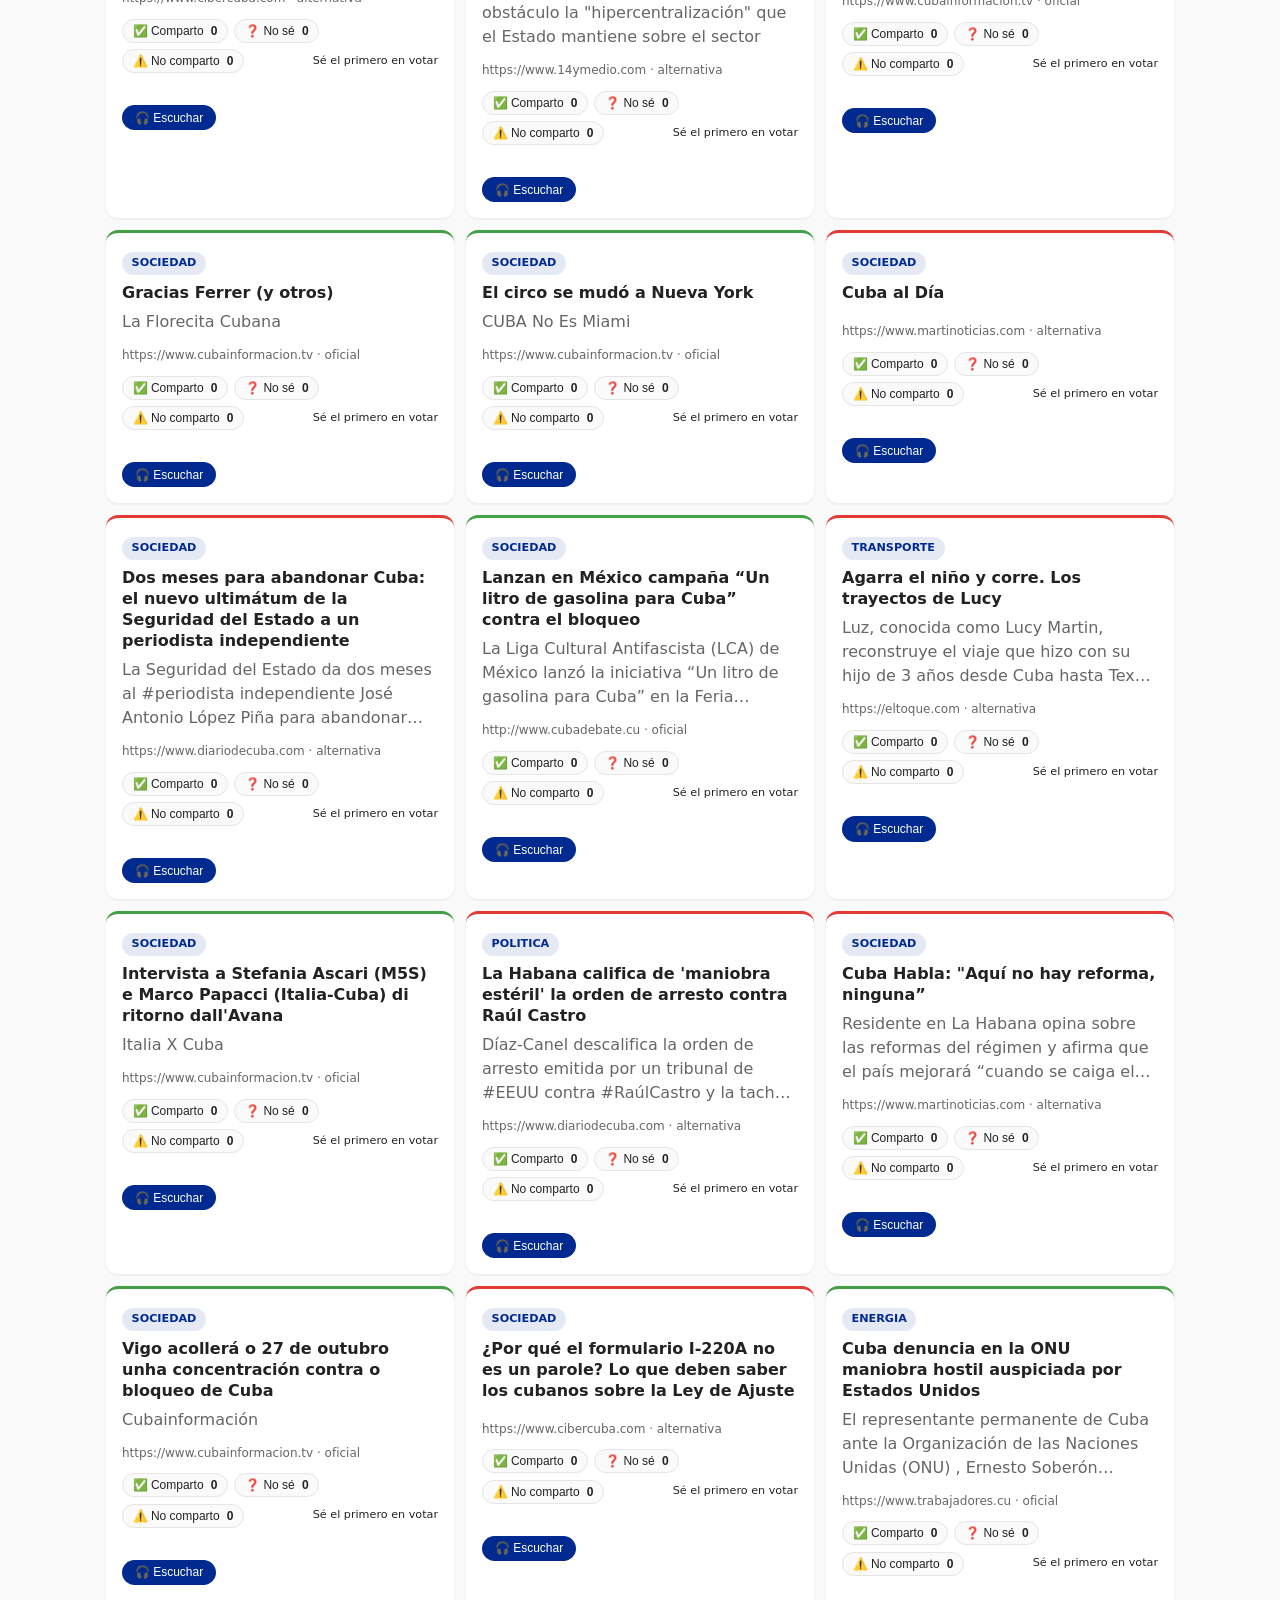
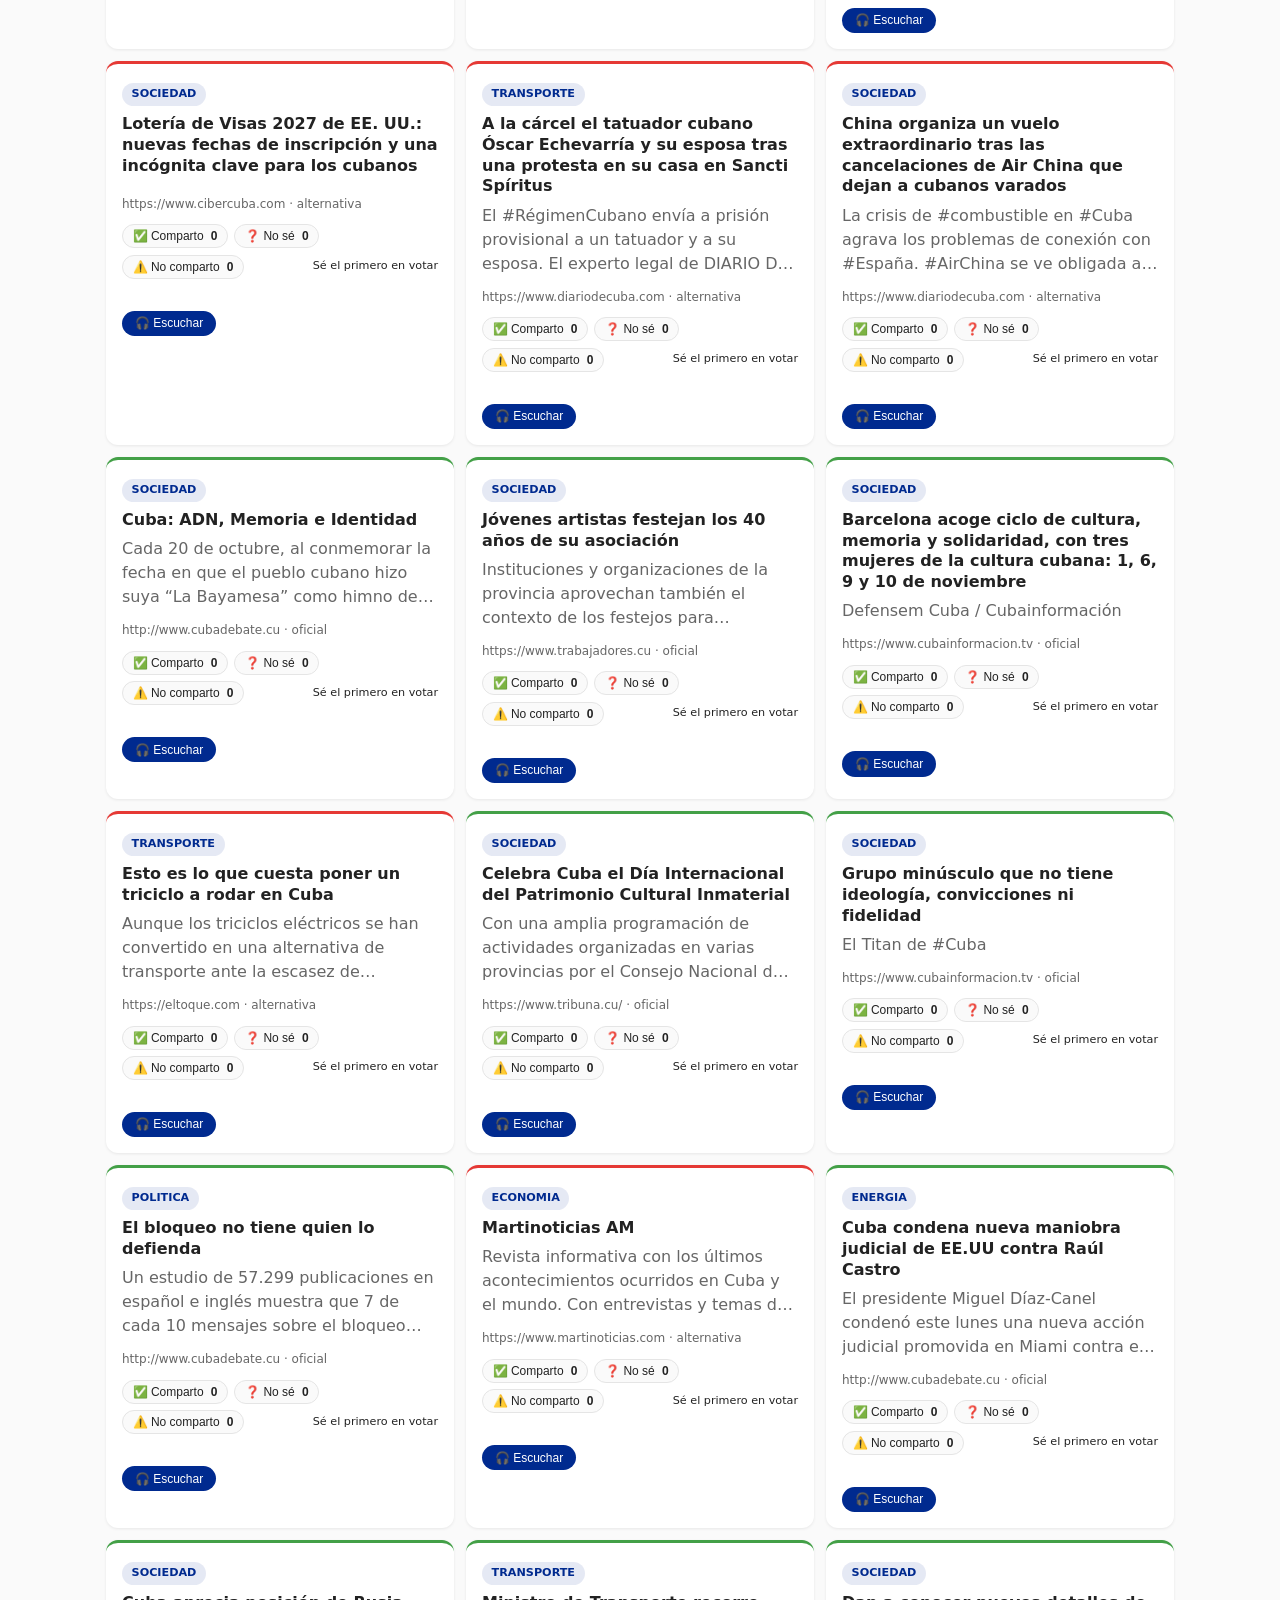
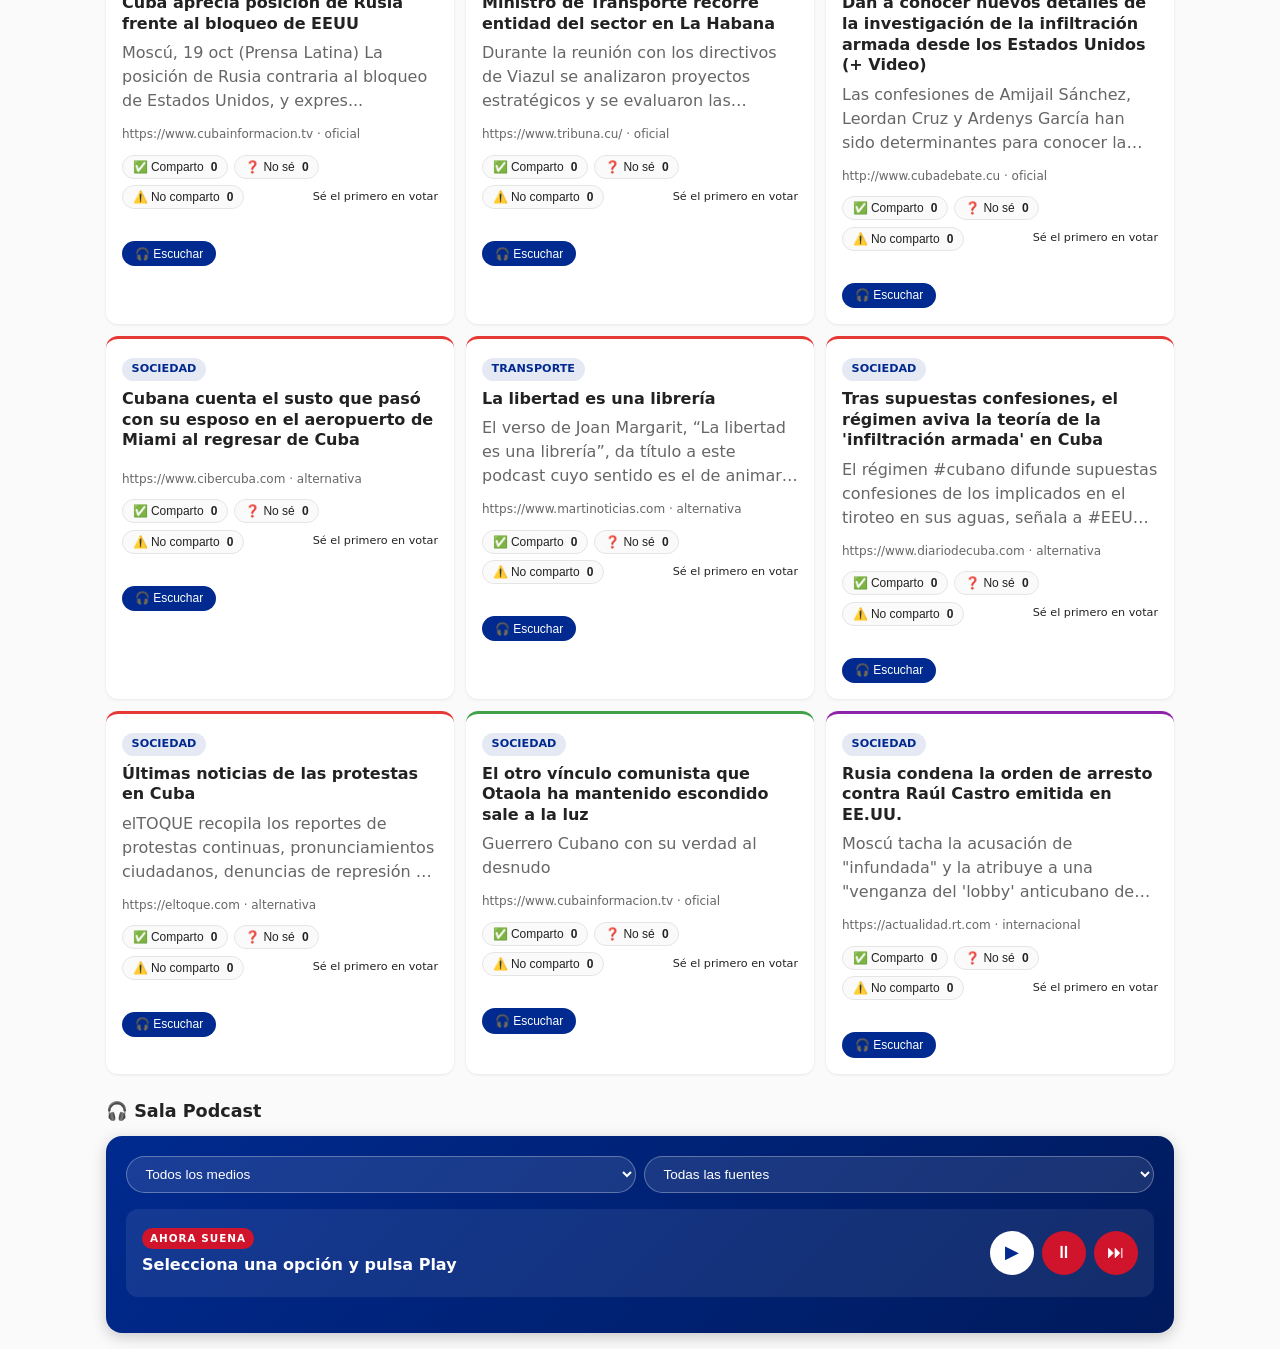
==== commit 51c1d025: "Update index.html" ====
--- a/index.html
+++ b/index.html
@@ -1,8 +1,6 @@
 <!DOCTYPE html>
 <html lang="es">
 <head>
- 
- <head>
   <!-- Google tag (gtag.js) -->
   <script async src="https://www.googletagmanager.com/gtag/js?id=G-4289QCWT1V"></script>
   <script>
@@ -15,9 +13,6 @@
   <!-- Verificación de Google Search Console -->
   <meta name="google-site-verification" content="PBcpiUgoleVgwF1M8AK3LLWGSb0-44jylL9uMSyPI2Y" />
 
-  <meta charset="UTF-8">
-  <meta name="viewport" content="width=device-width, initial-scale=1.0">
-  
   <meta charset="UTF-8">
   <meta name="viewport" content="width=device-width, initial-scale=1.0">
 
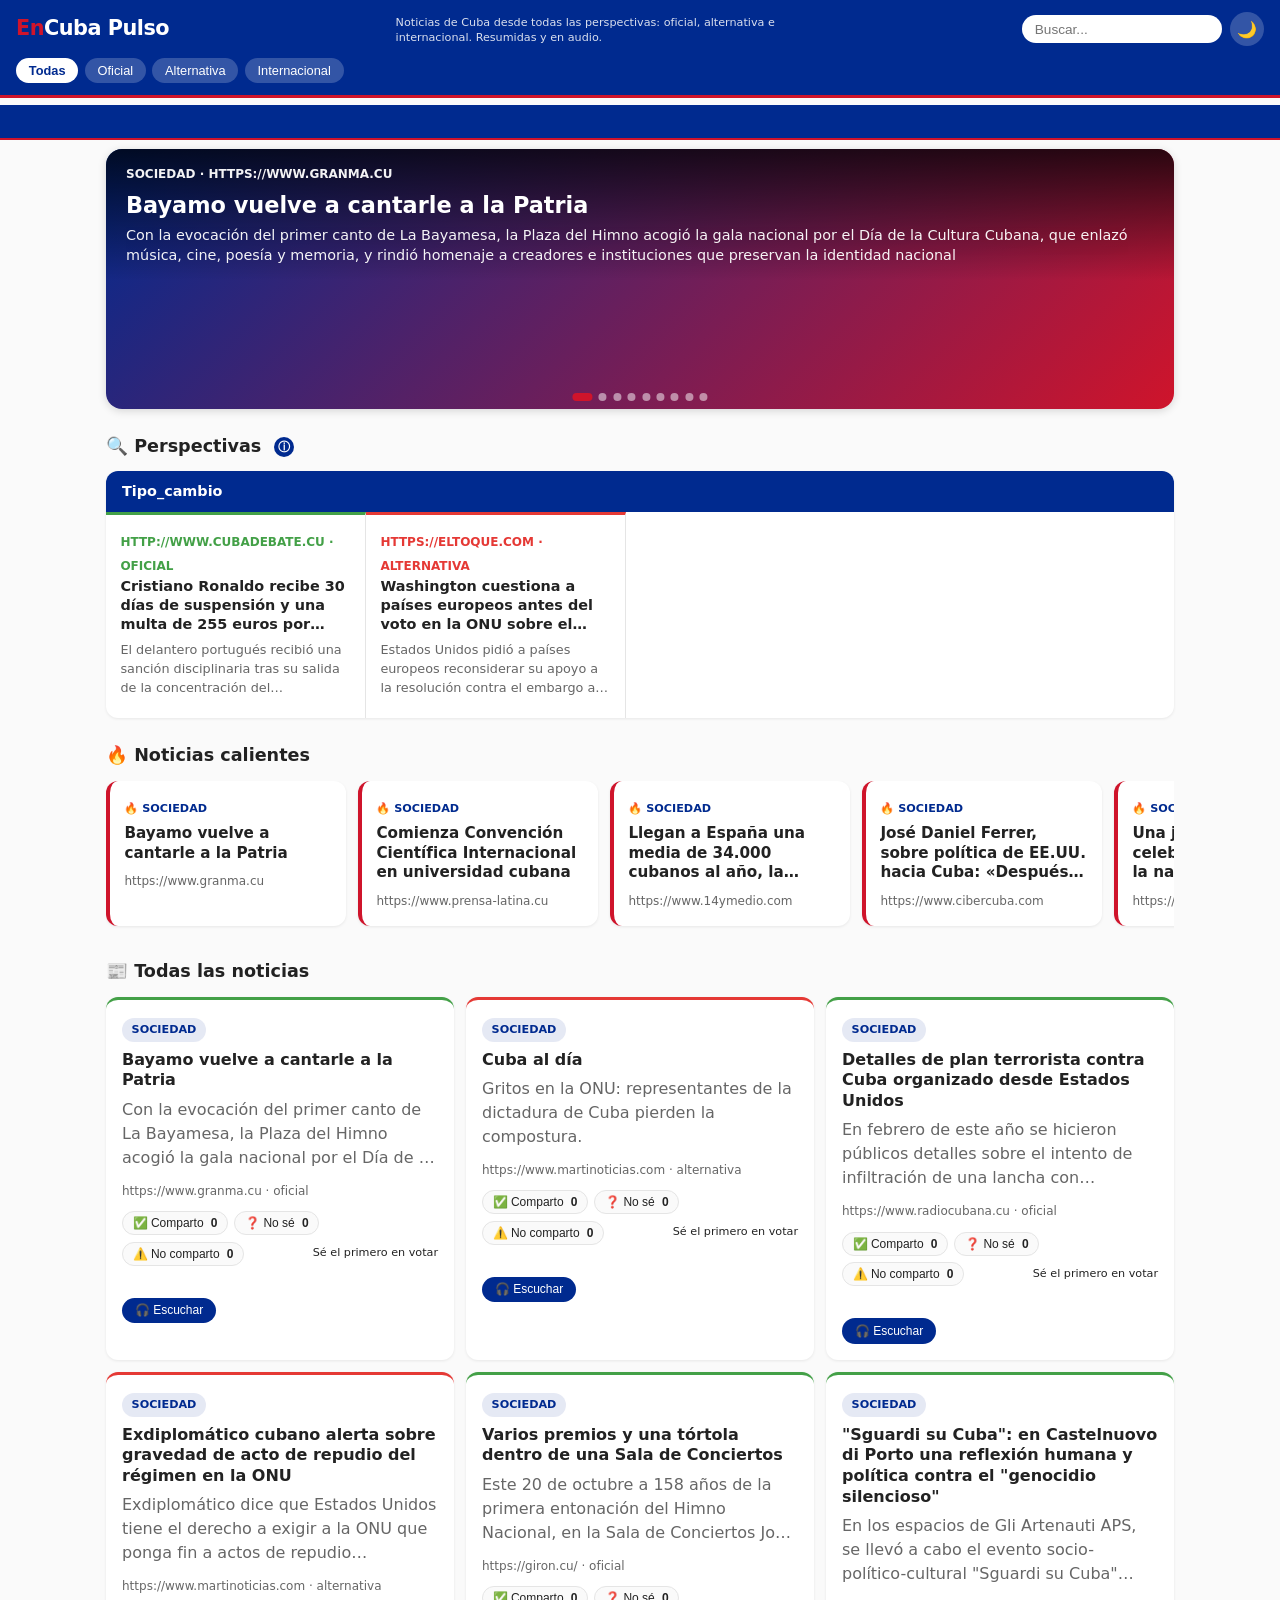
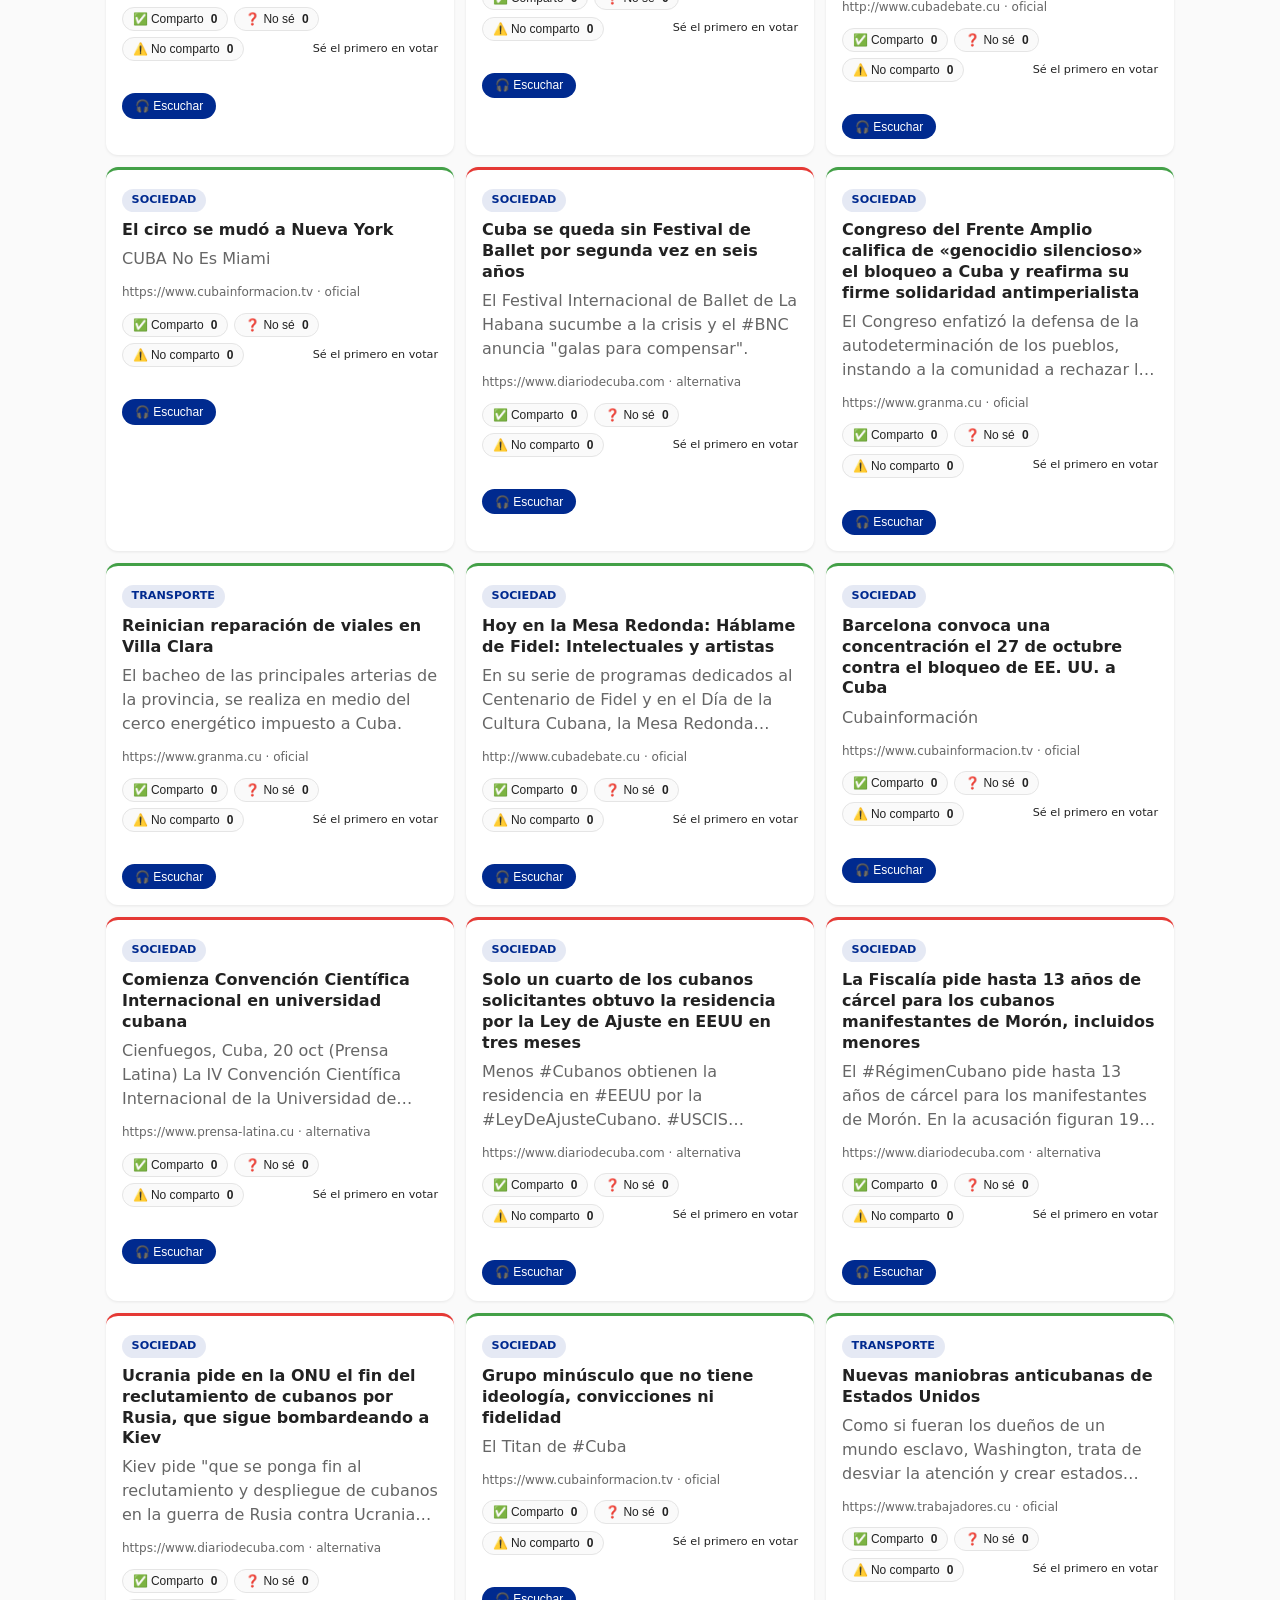
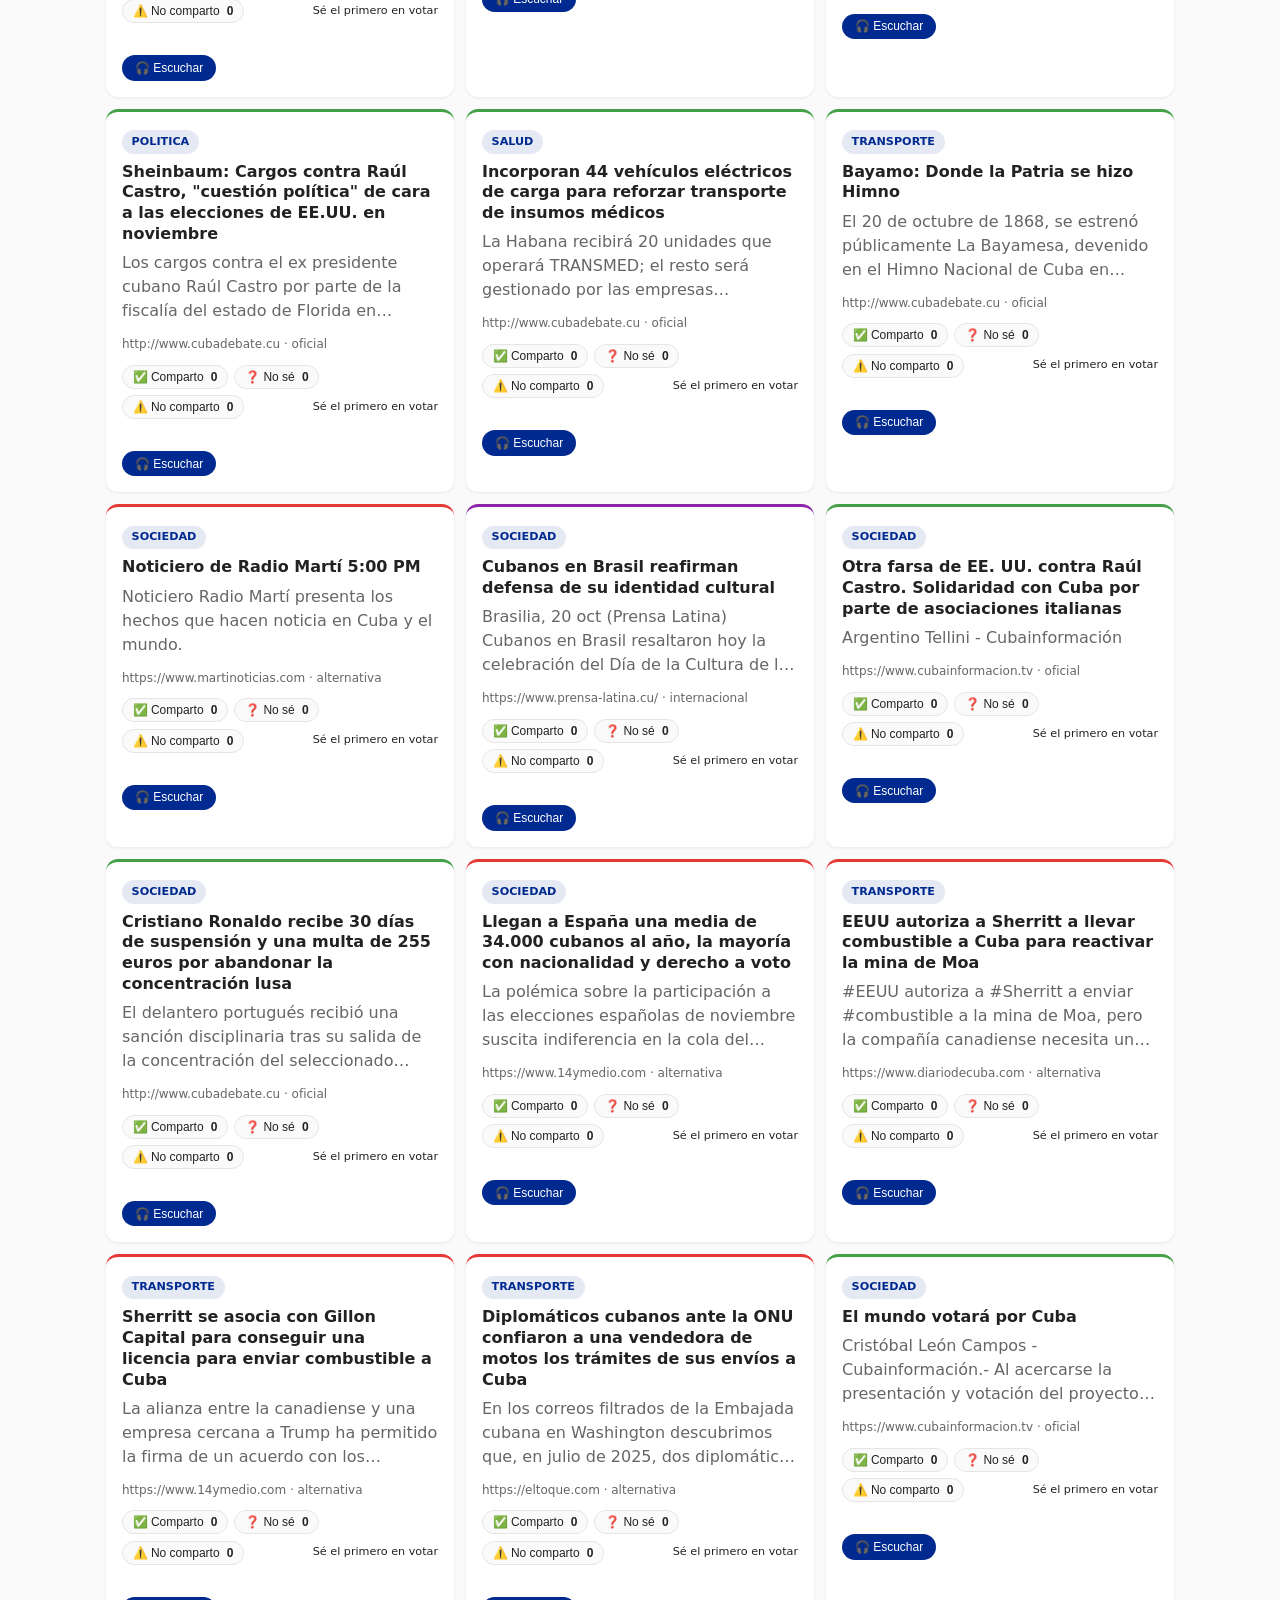
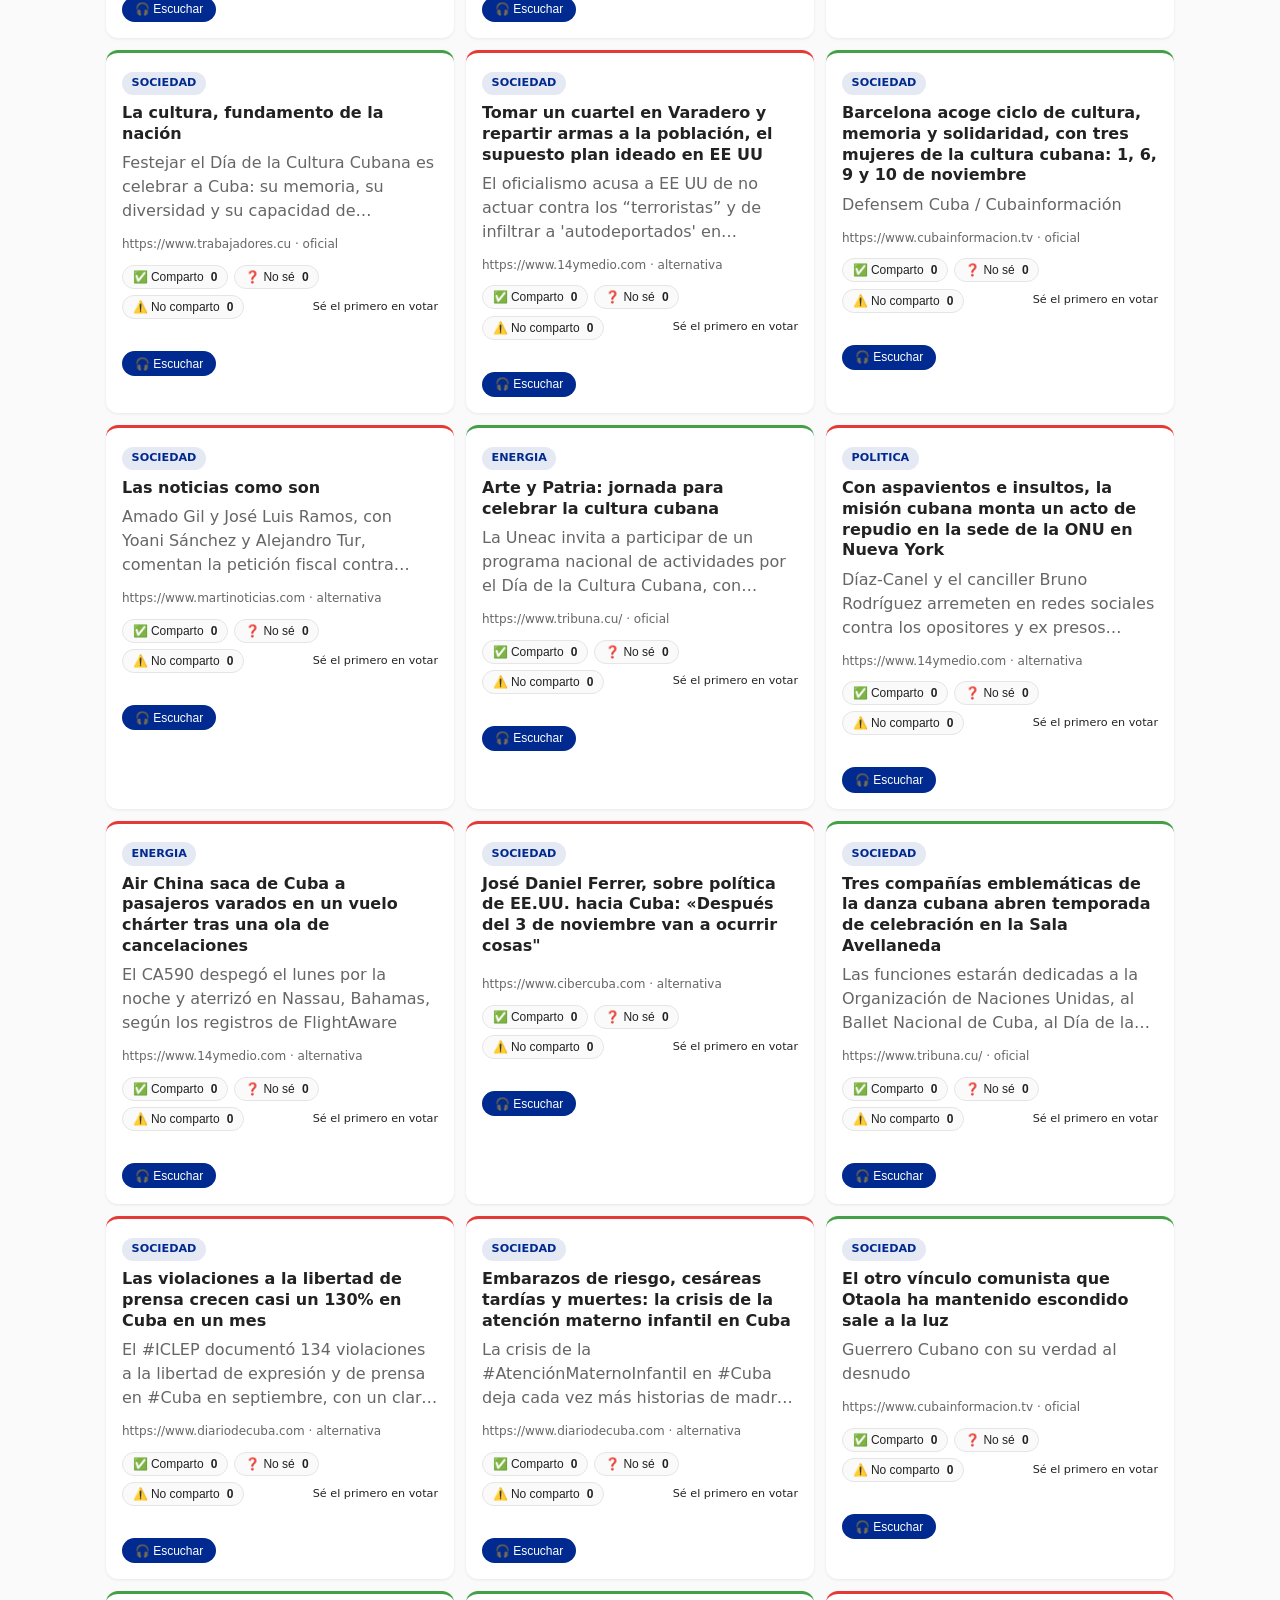
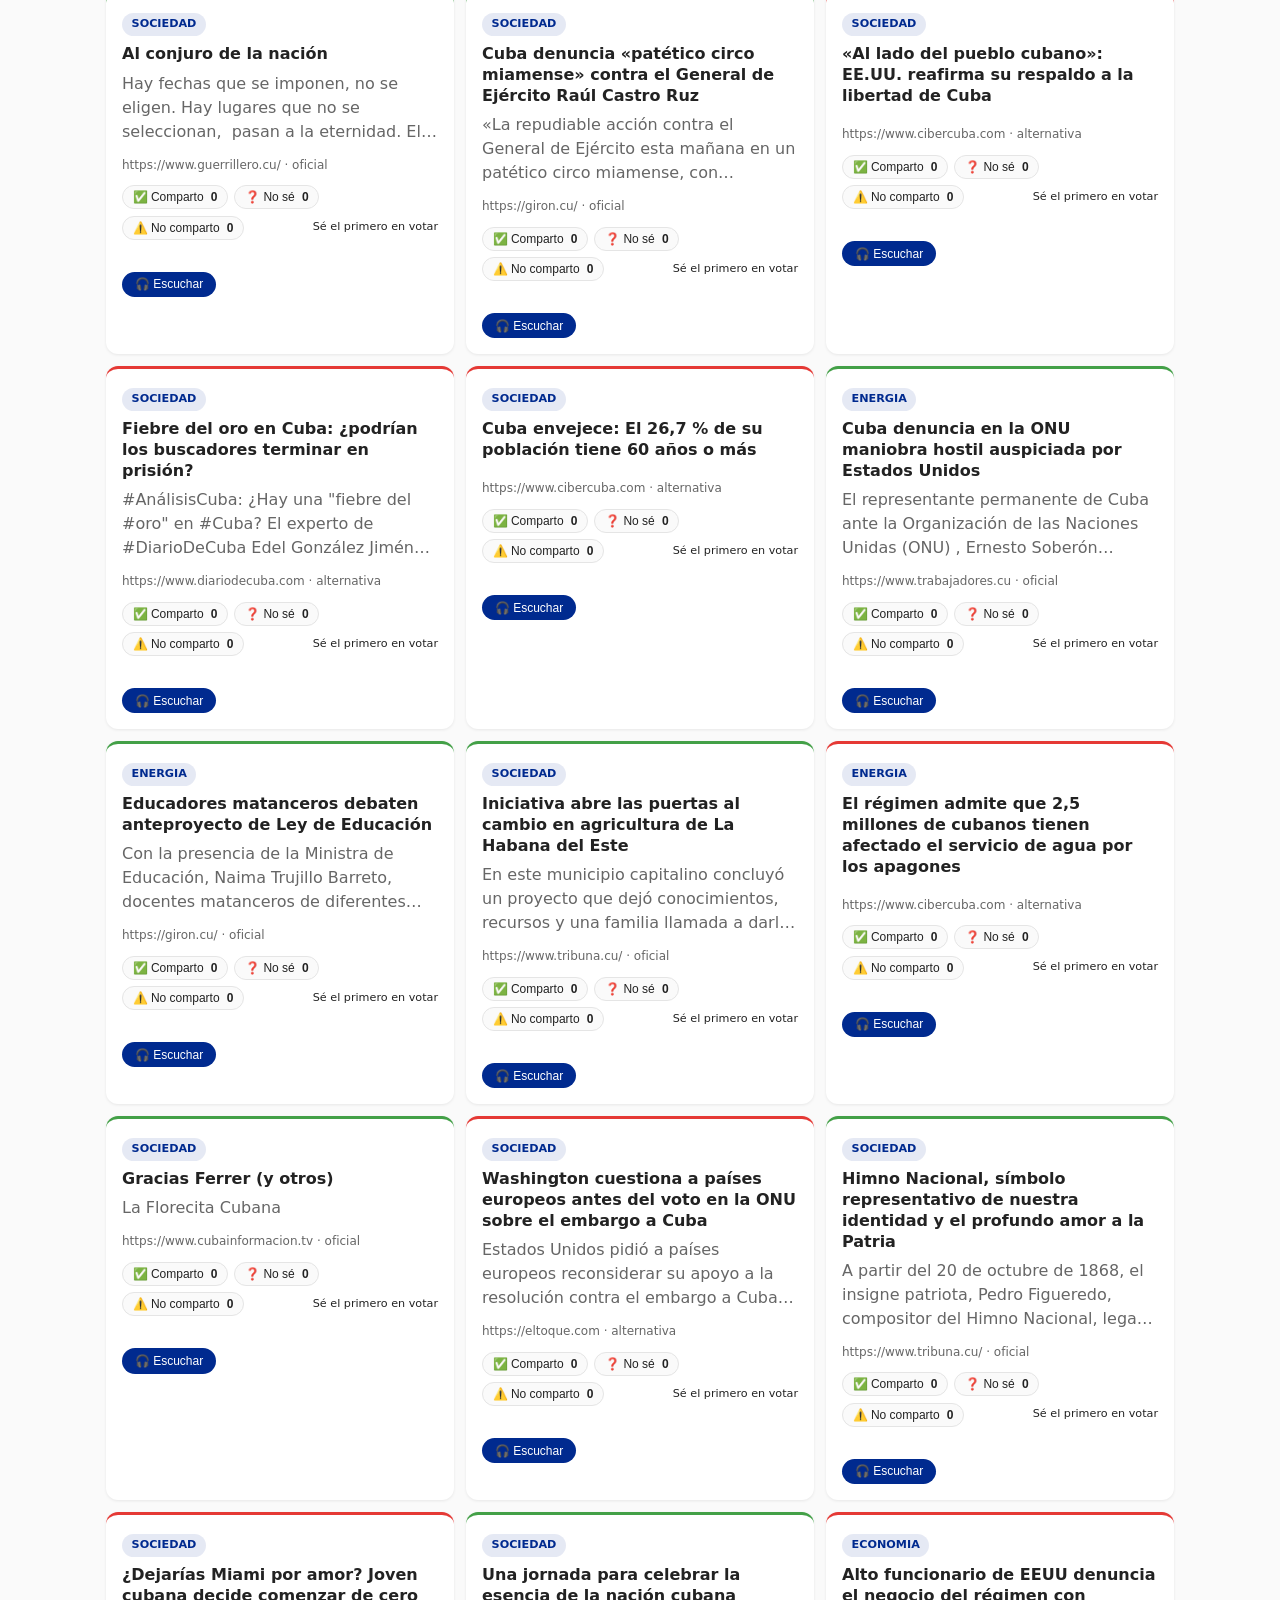
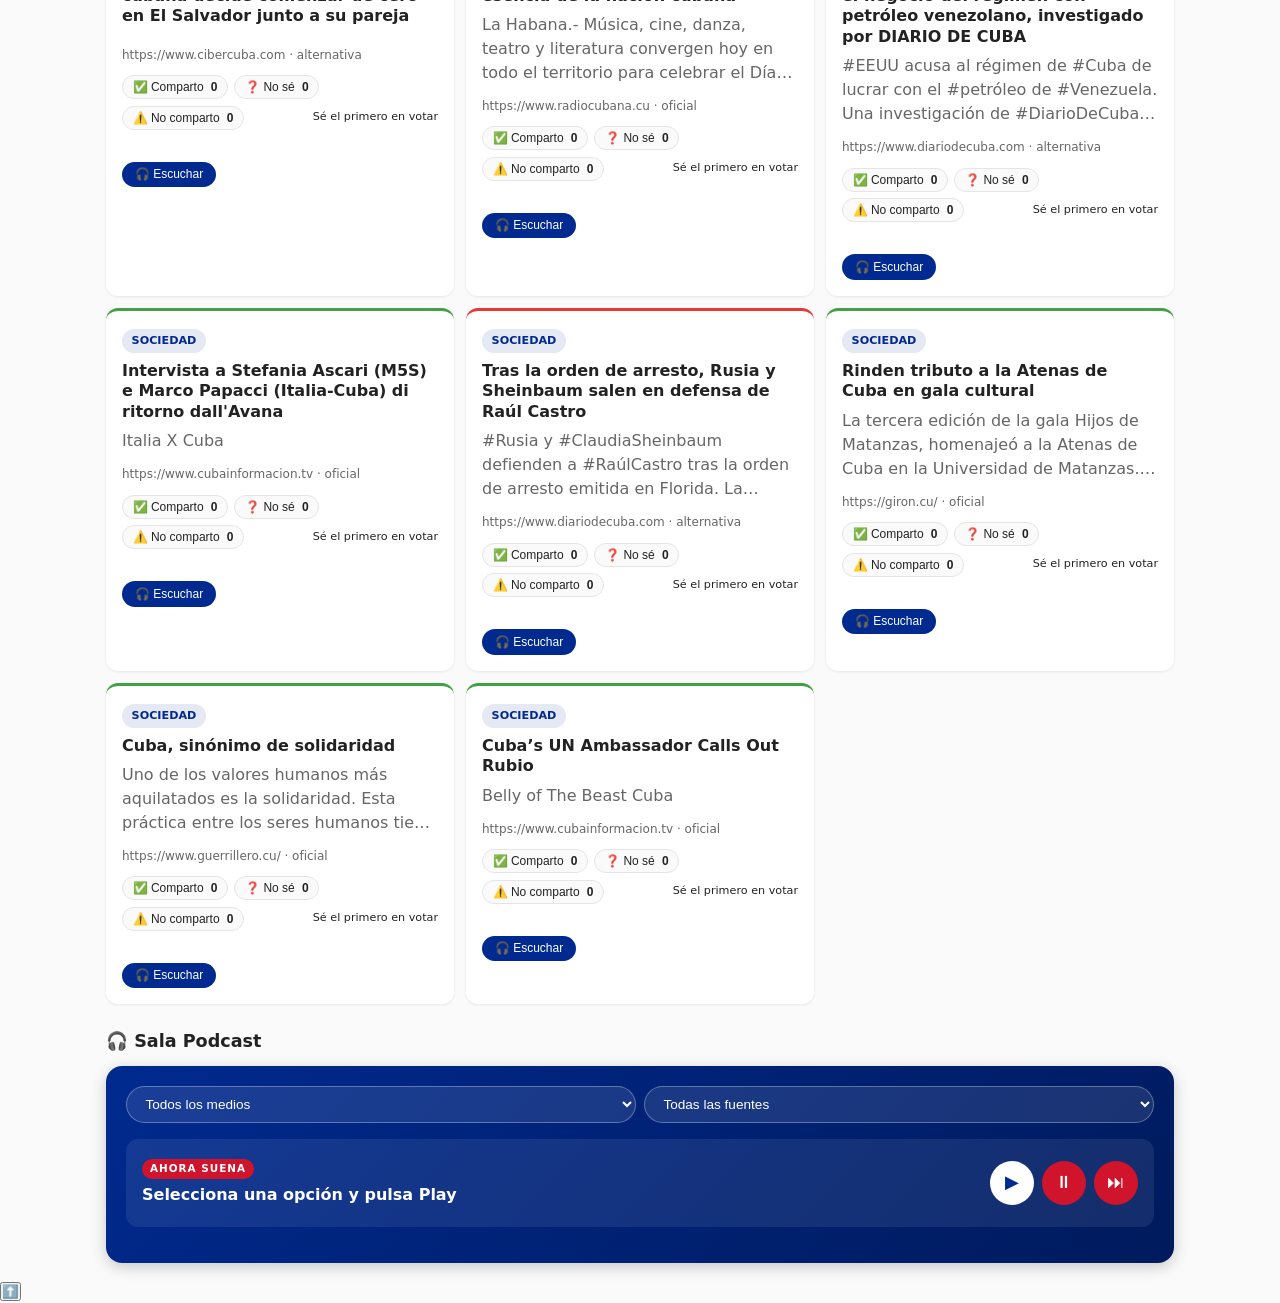
==== commit 66aff4d7: "Update index.html" ====
--- a/index.html
+++ b/index.html
@@ -141,6 +141,7 @@
 </div>
 
 <script src="https://cdn.jsdelivr.net/npm/@supabase/supabase-js@2"></script>
+<button id="btn-subir" class="btn-subir oculto" aria-label="Subir">⬆️</button>
 <script src="js/app.js"></script>
 </body>
 </html>
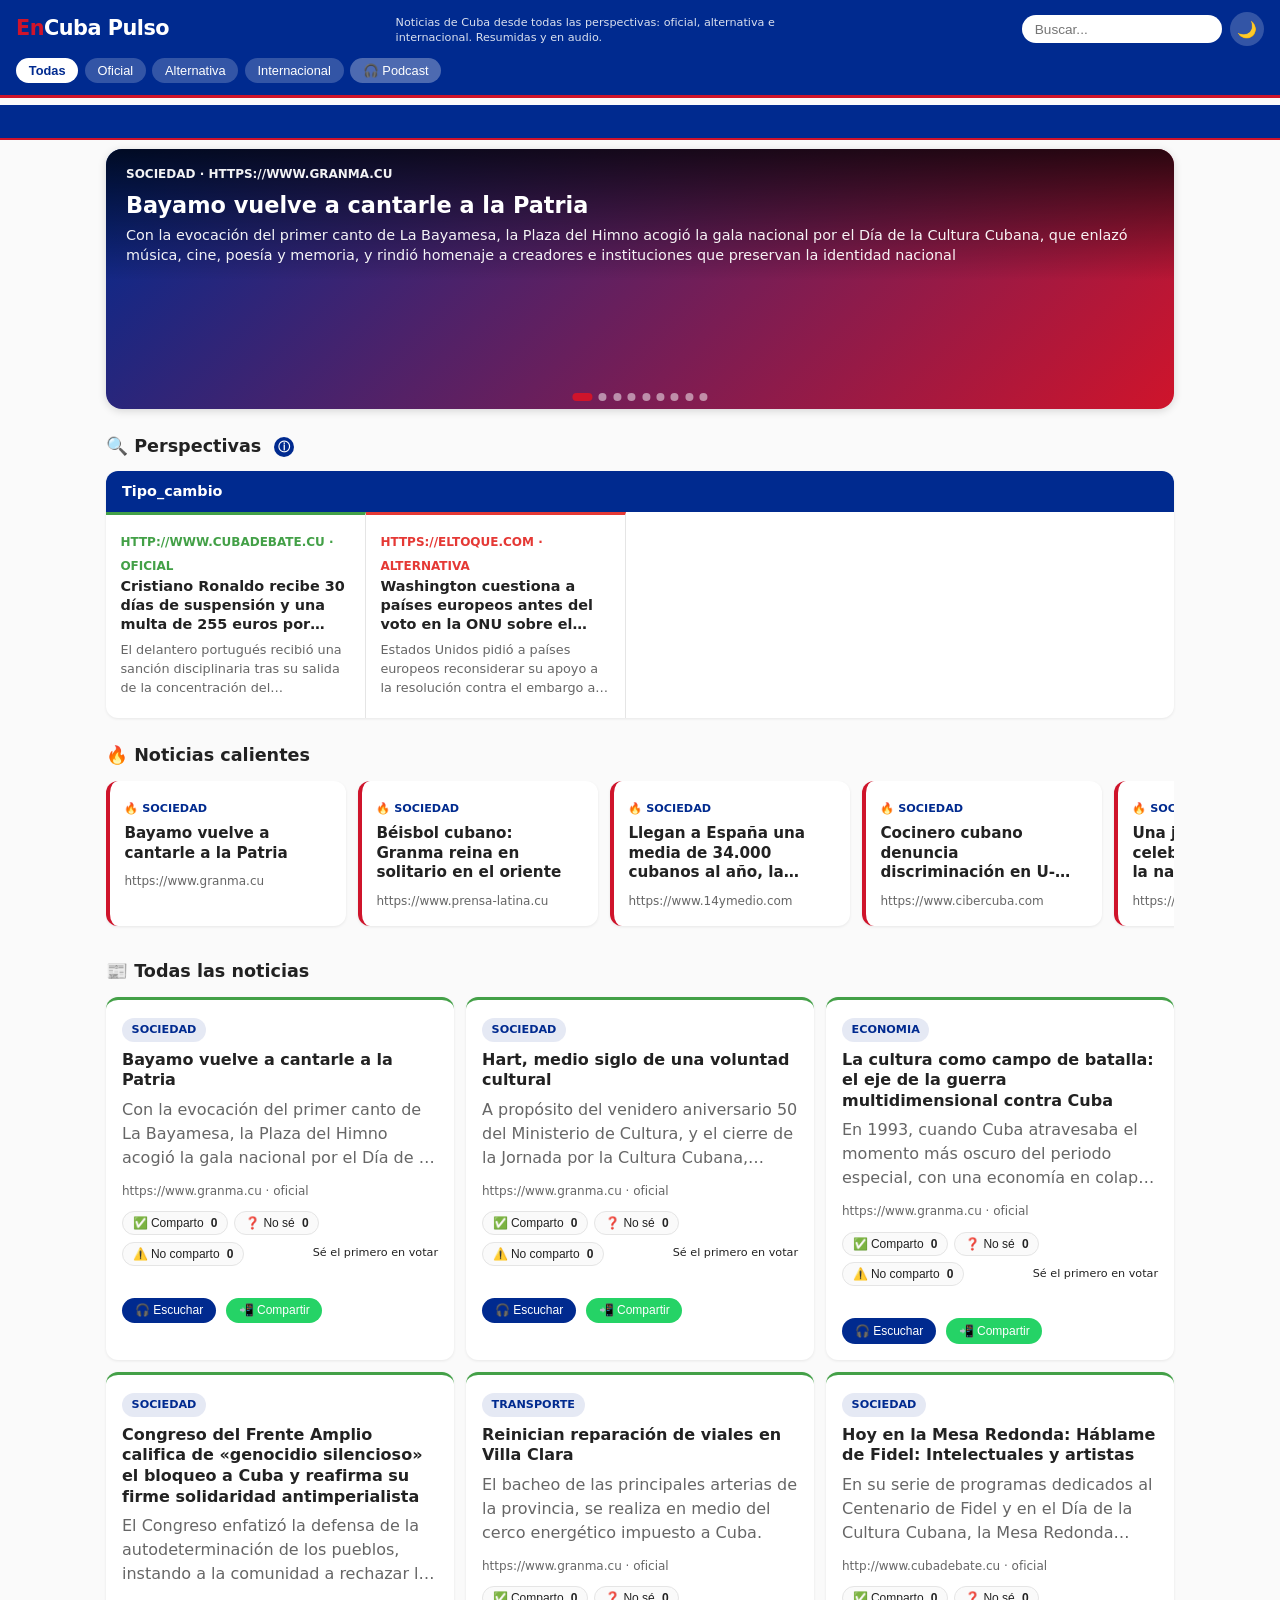
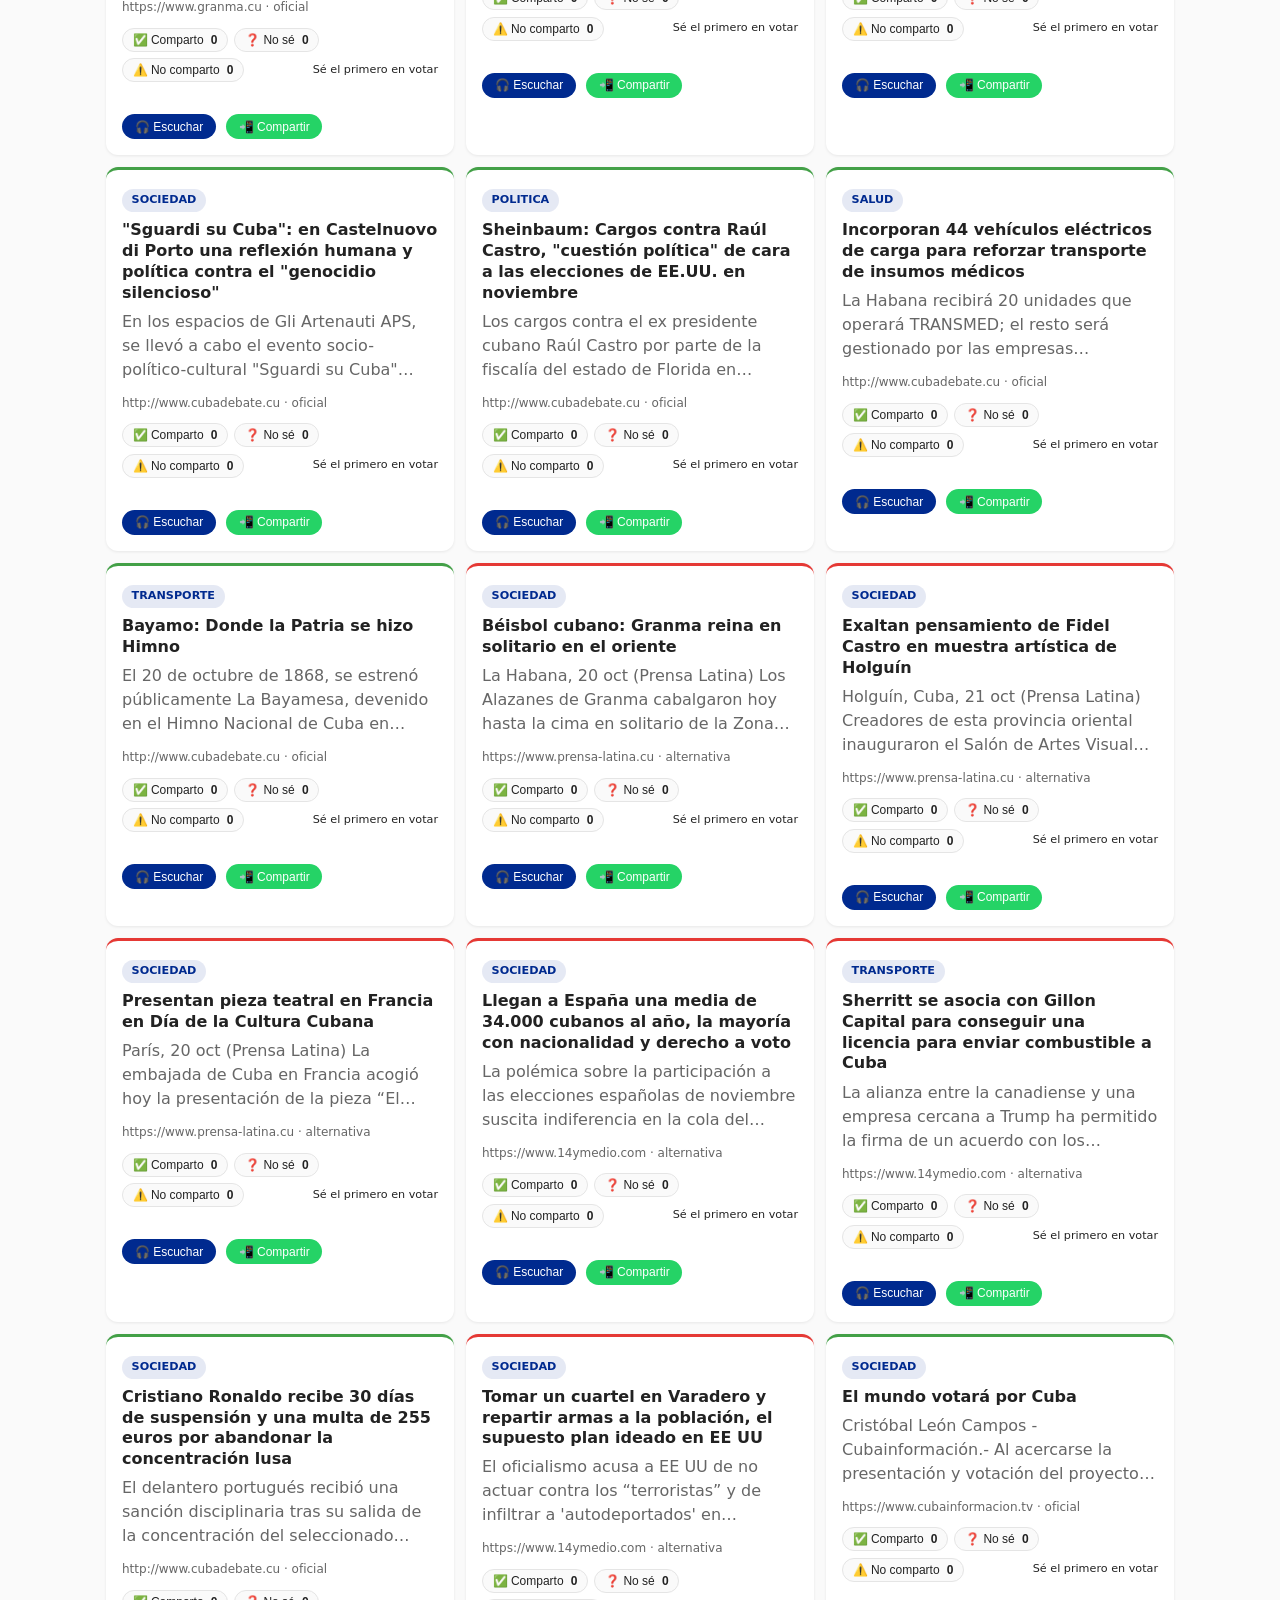
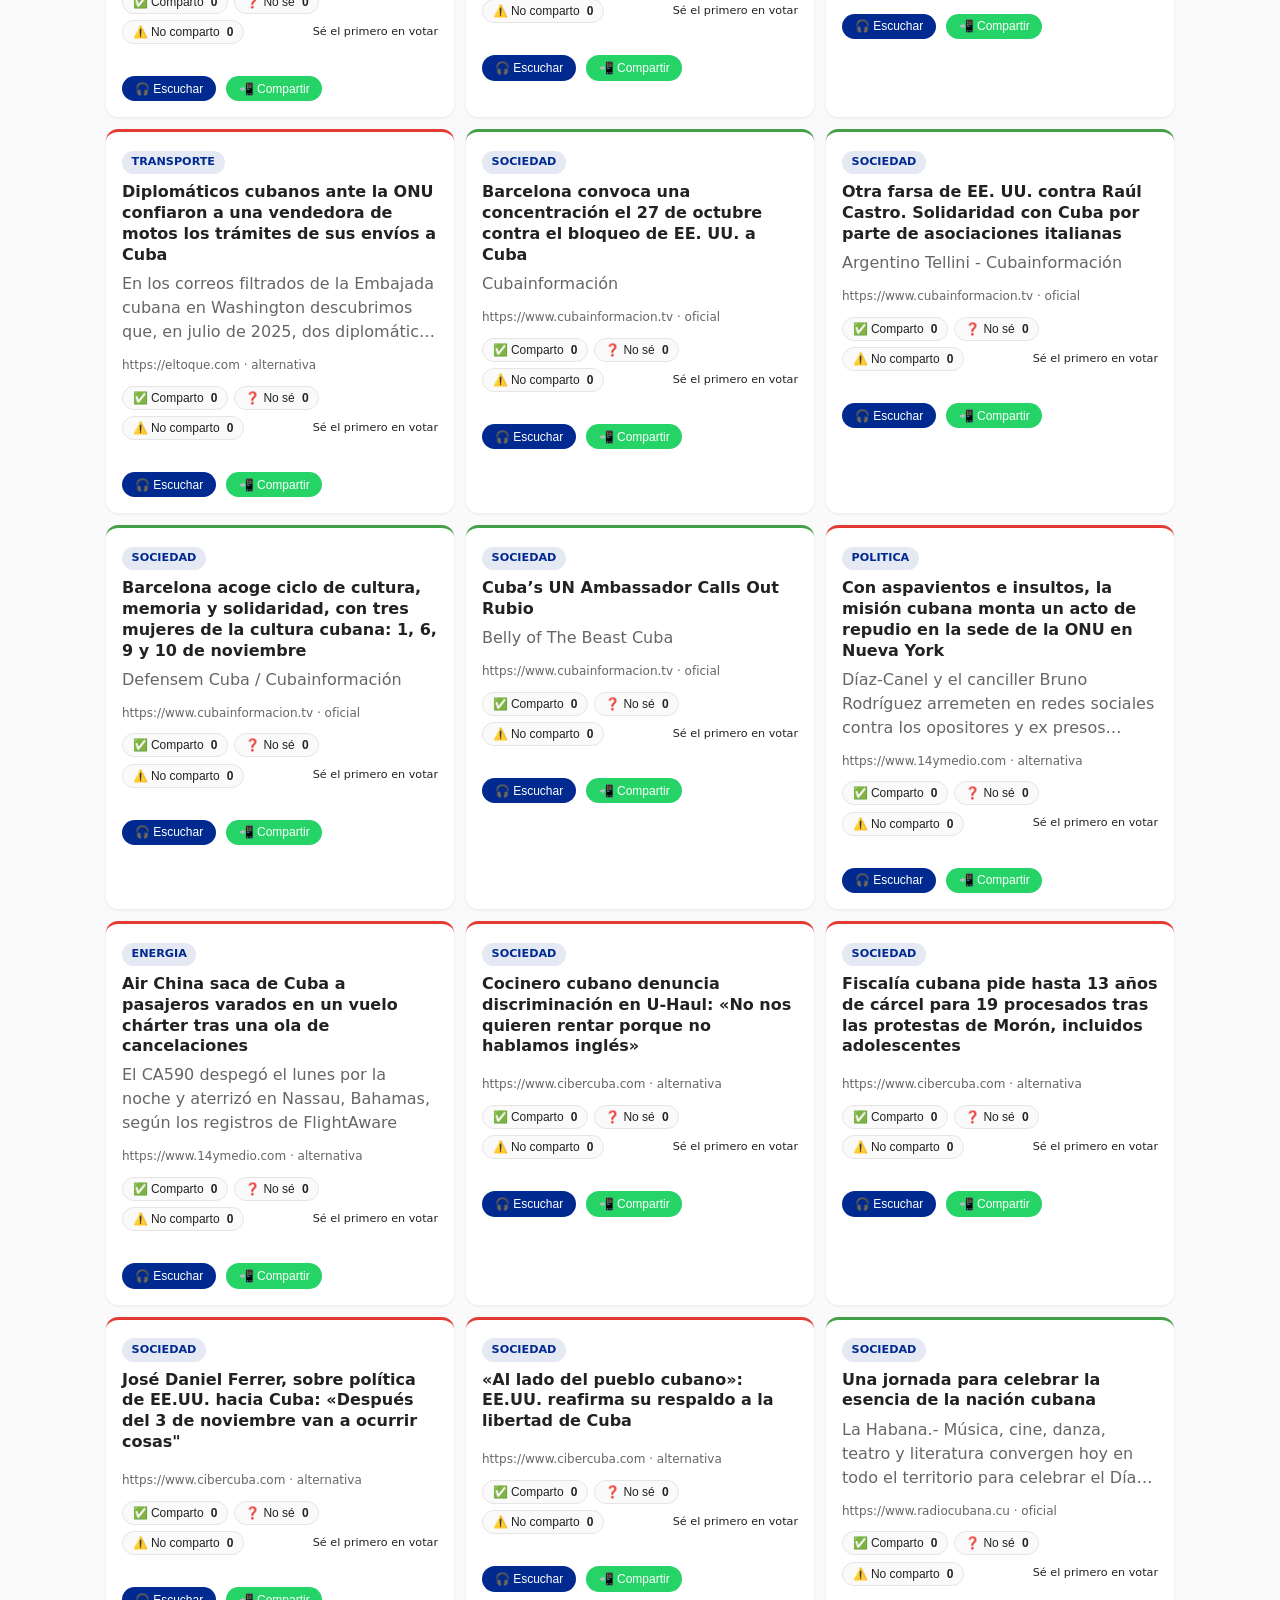
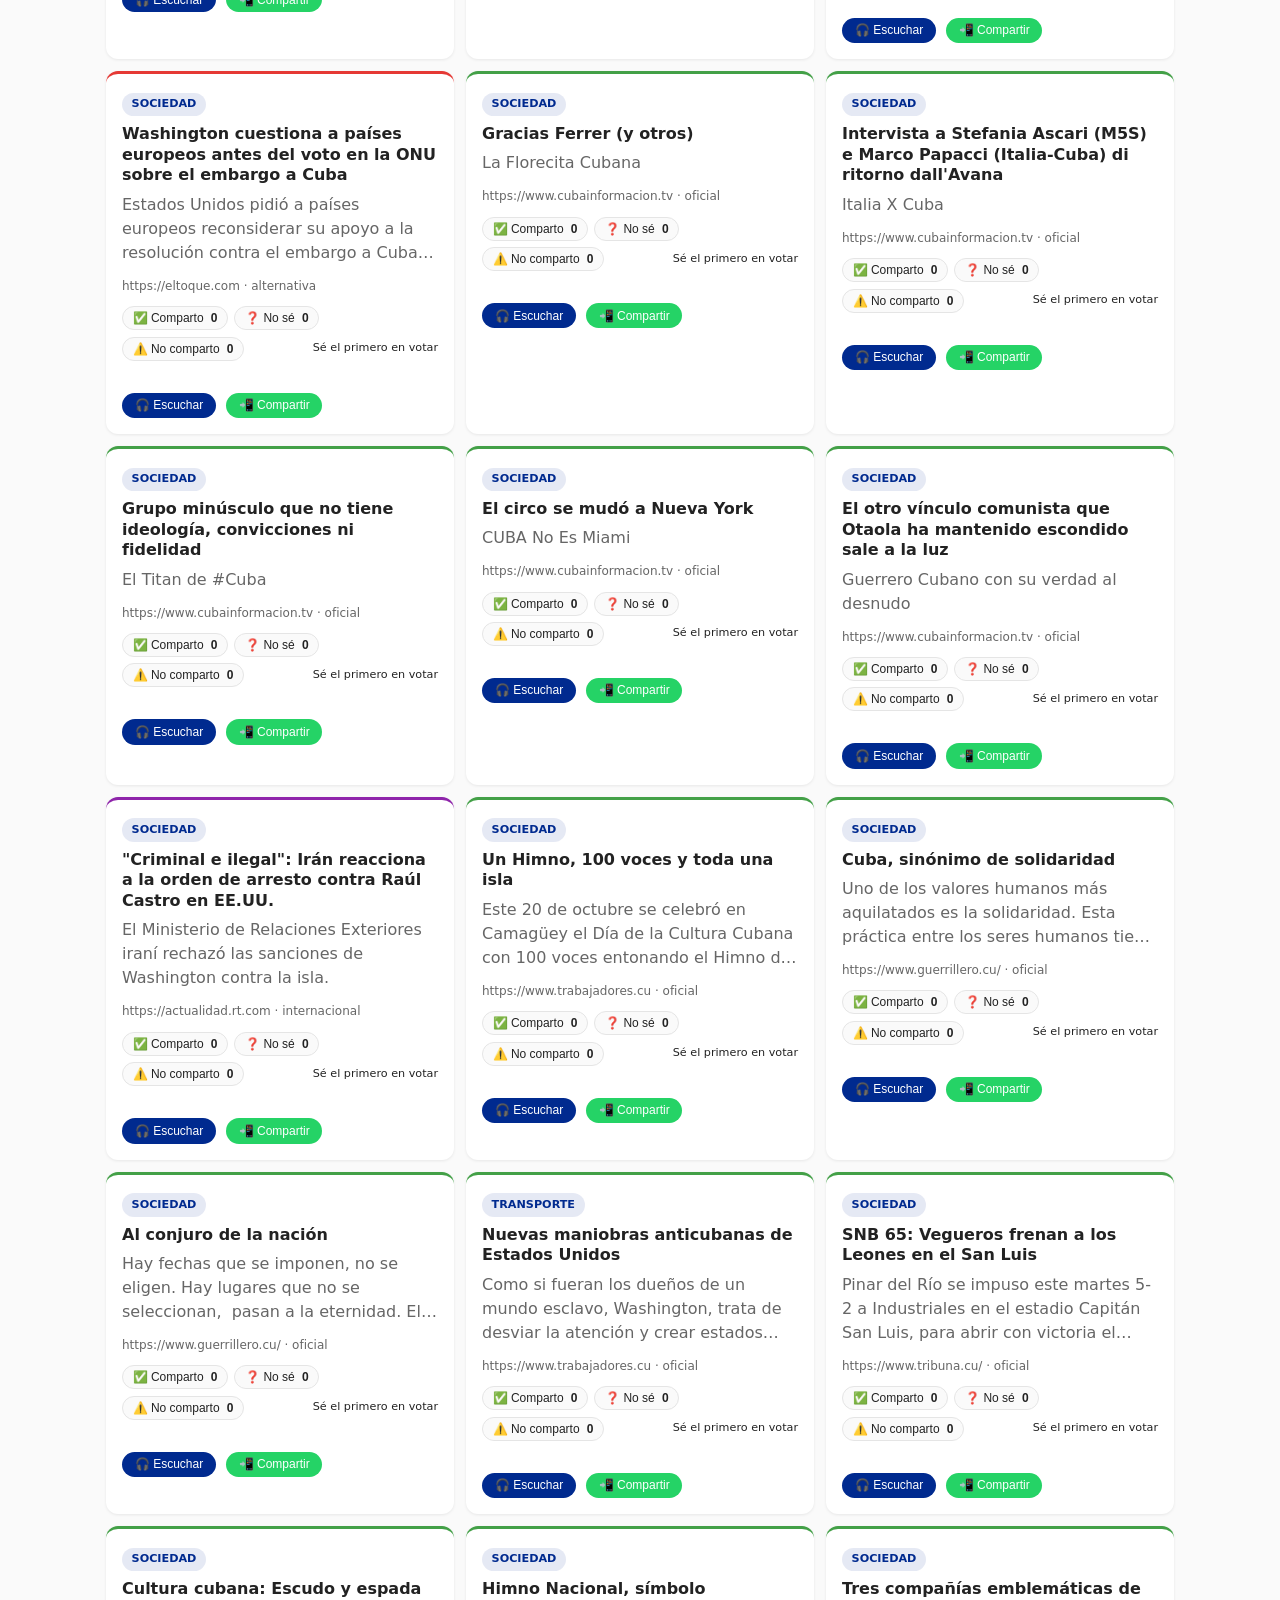
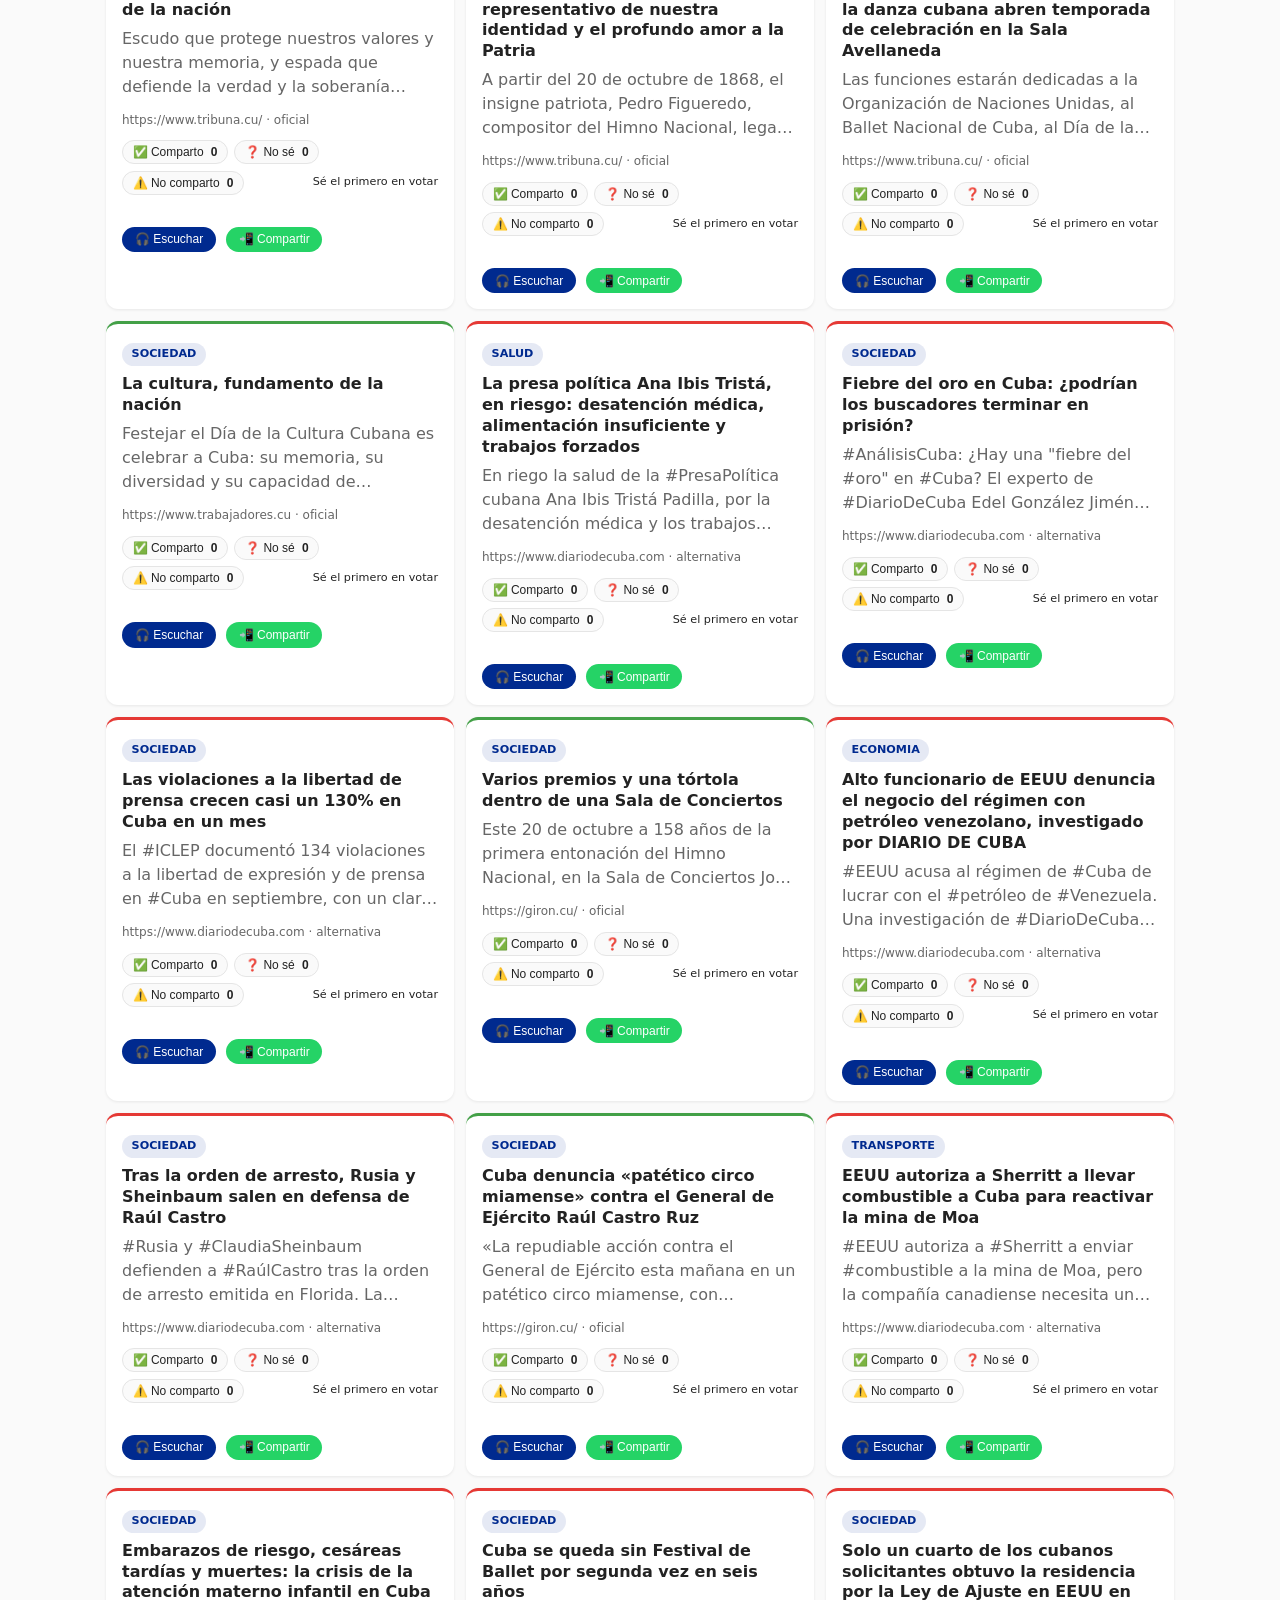
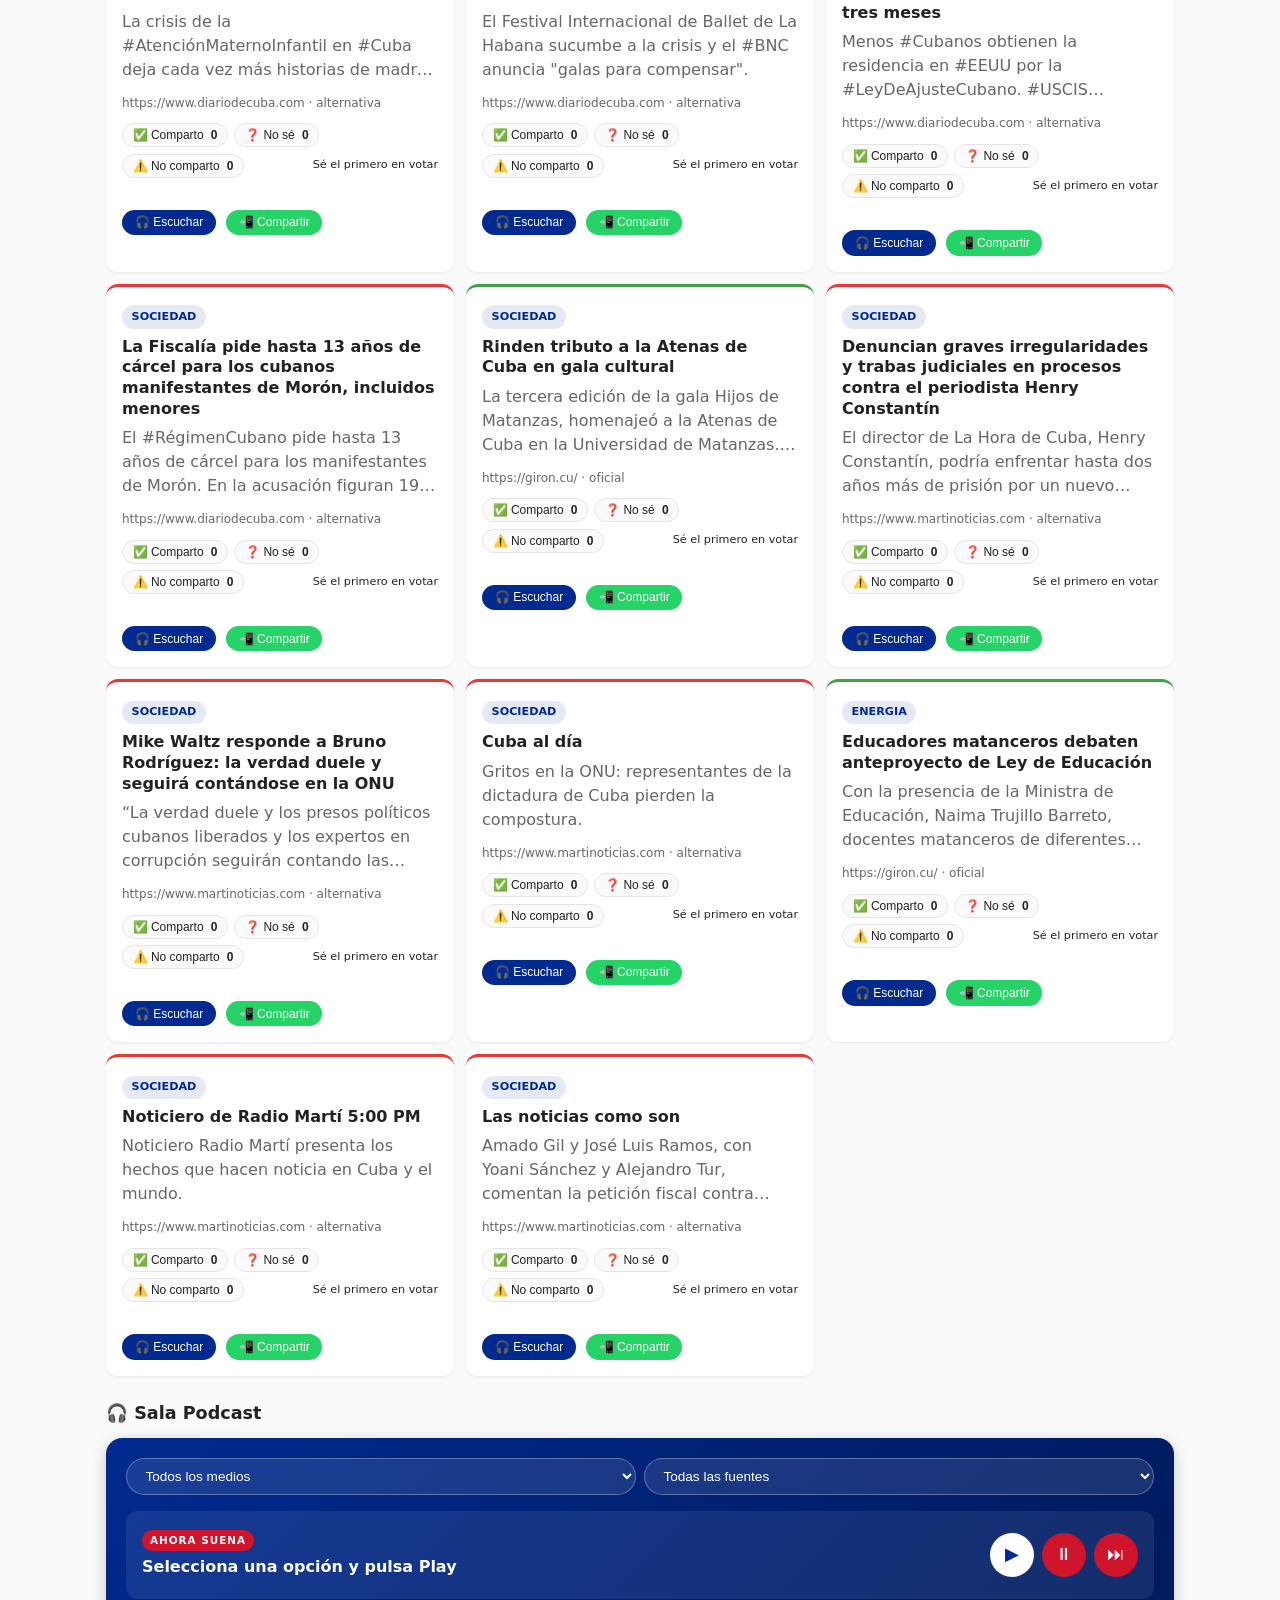
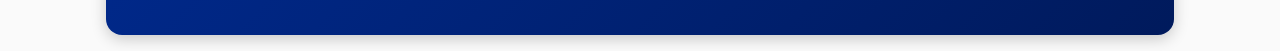
==== commit 67822d6b: "Update index.html" ====
--- a/index.html
+++ b/index.html
@@ -59,10 +59,11 @@
     </div>
   </div>
   <nav class="filtros">
-    <button class="chip activo" data-filtro="todas">Todas</button>
-    <button class="chip" data-filtro="oficial">Oficial</button>
-    <button class="chip" data-filtro="alternativa">Alternativa</button>
-    <button class="chip" data-filtro="internacional">Internacional</button>
+   <button class="chip activo" data-filtro="todas">Todas</button>
+   <button class="chip" data-filtro="oficial">Oficial</button>
+   <button class="chip" data-filtro="alternativa">Alternativa</button>
+   <button class="chip" data-filtro="internacional">Internacional</button>
+   <button class="chip" onclick="document.getElementById('podcast').scrollIntoView({behavior: 'smooth'});" style="background: rgba(255,255,255,0.3);">🎧 Podcast</button>
   </nav>
 </header>
 
--- a/css/estilo.css
+++ b/css/estilo.css
@@ -801,3 +801,58 @@
   border: 2px solid #002A8F !important;
   box-shadow: 0 0 0 2px rgba(0,42,143,0.2);
 }
+
+/* BOTÓN SUBIR */
+.btn-subir {
+  position: fixed;
+  bottom: 80px;
+  right: 20px;
+  width: 45px;
+  height: 45px;
+  border-radius: 50%;
+  background: rgba(0, 42, 143, 0.75);
+  backdrop-filter: blur(5px);
+  -webkit-backdrop-filter: blur(5px);
+  color: #fff;
+  border: 1px solid rgba(255, 255, 255, 0.2);
+  font-size: 1.2rem;
+  display: flex;
+  align-items: center;
+  justify-content: center;
+  cursor: pointer;
+  z-index: 300;
+  box-shadow: 0 4px 12px rgba(0,0,0,0.15);
+  transition: opacity 0.3s, transform 0.3s;
+}
+
+.btn-subir:hover {
+  background: rgba(0, 42, 143, 0.95);
+  transform: translateY(-3px);
+}
+
+.btn-subir.oculto {
+  opacity: 0;
+  pointer-events: none;
+  transform: translateY(10px);
+}
+
+body.oscuro .btn-subir {
+  background: rgba(207, 20, 43, 0.75);
+  border-color: rgba(255,255,255,0.1);
+}
+body.oscuro .btn-subir:hover {
+  background: rgba(207, 20, 43, 0.95);
+}
+
+.btn-compartir {
+  background: #25D366; /* Color de WhatsApp */
+  color: #fff;
+  border: none;
+  padding: 0.35rem 0.8rem;
+  border-radius: 999px;
+  font-size: 0.75rem;
+  cursor: pointer;
+  margin-top: 0.5rem;
+  margin-left: 0.3rem;
+}
+.btn-compartir:hover { background: #128C7E; }
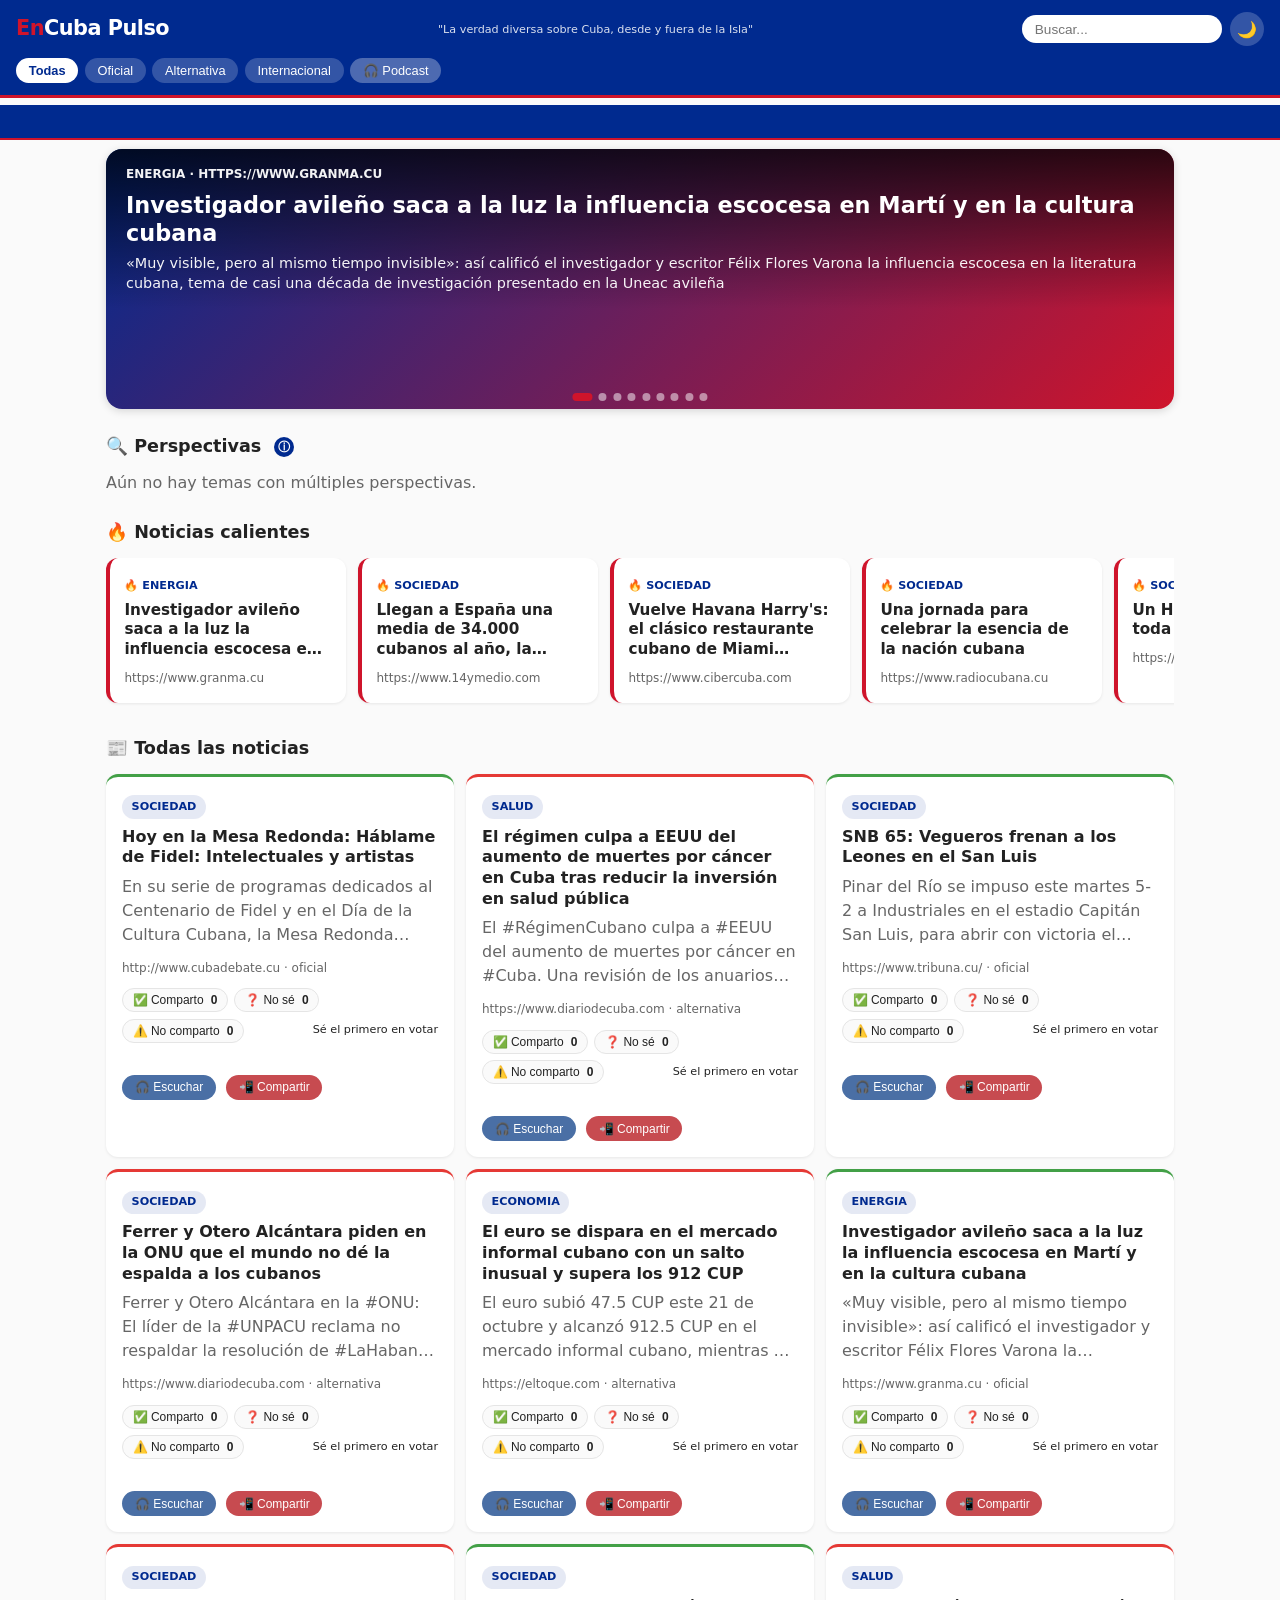
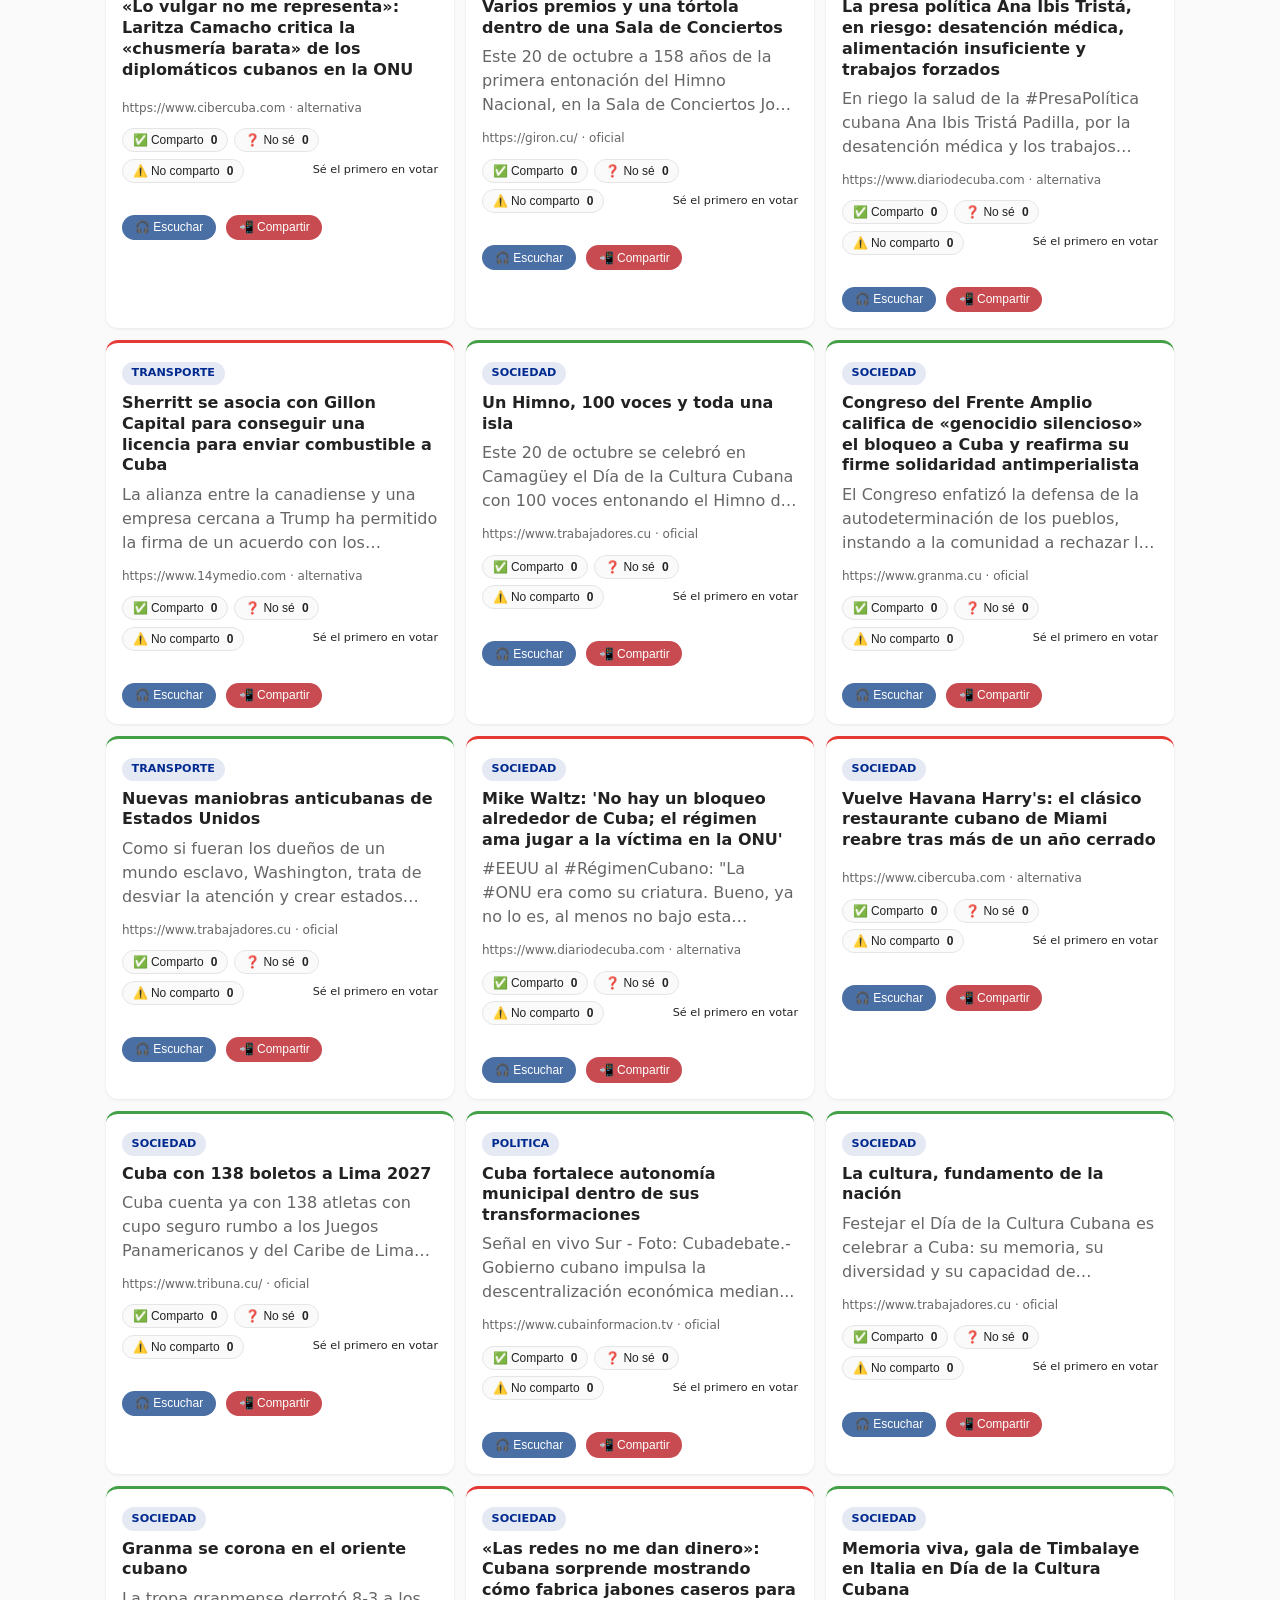
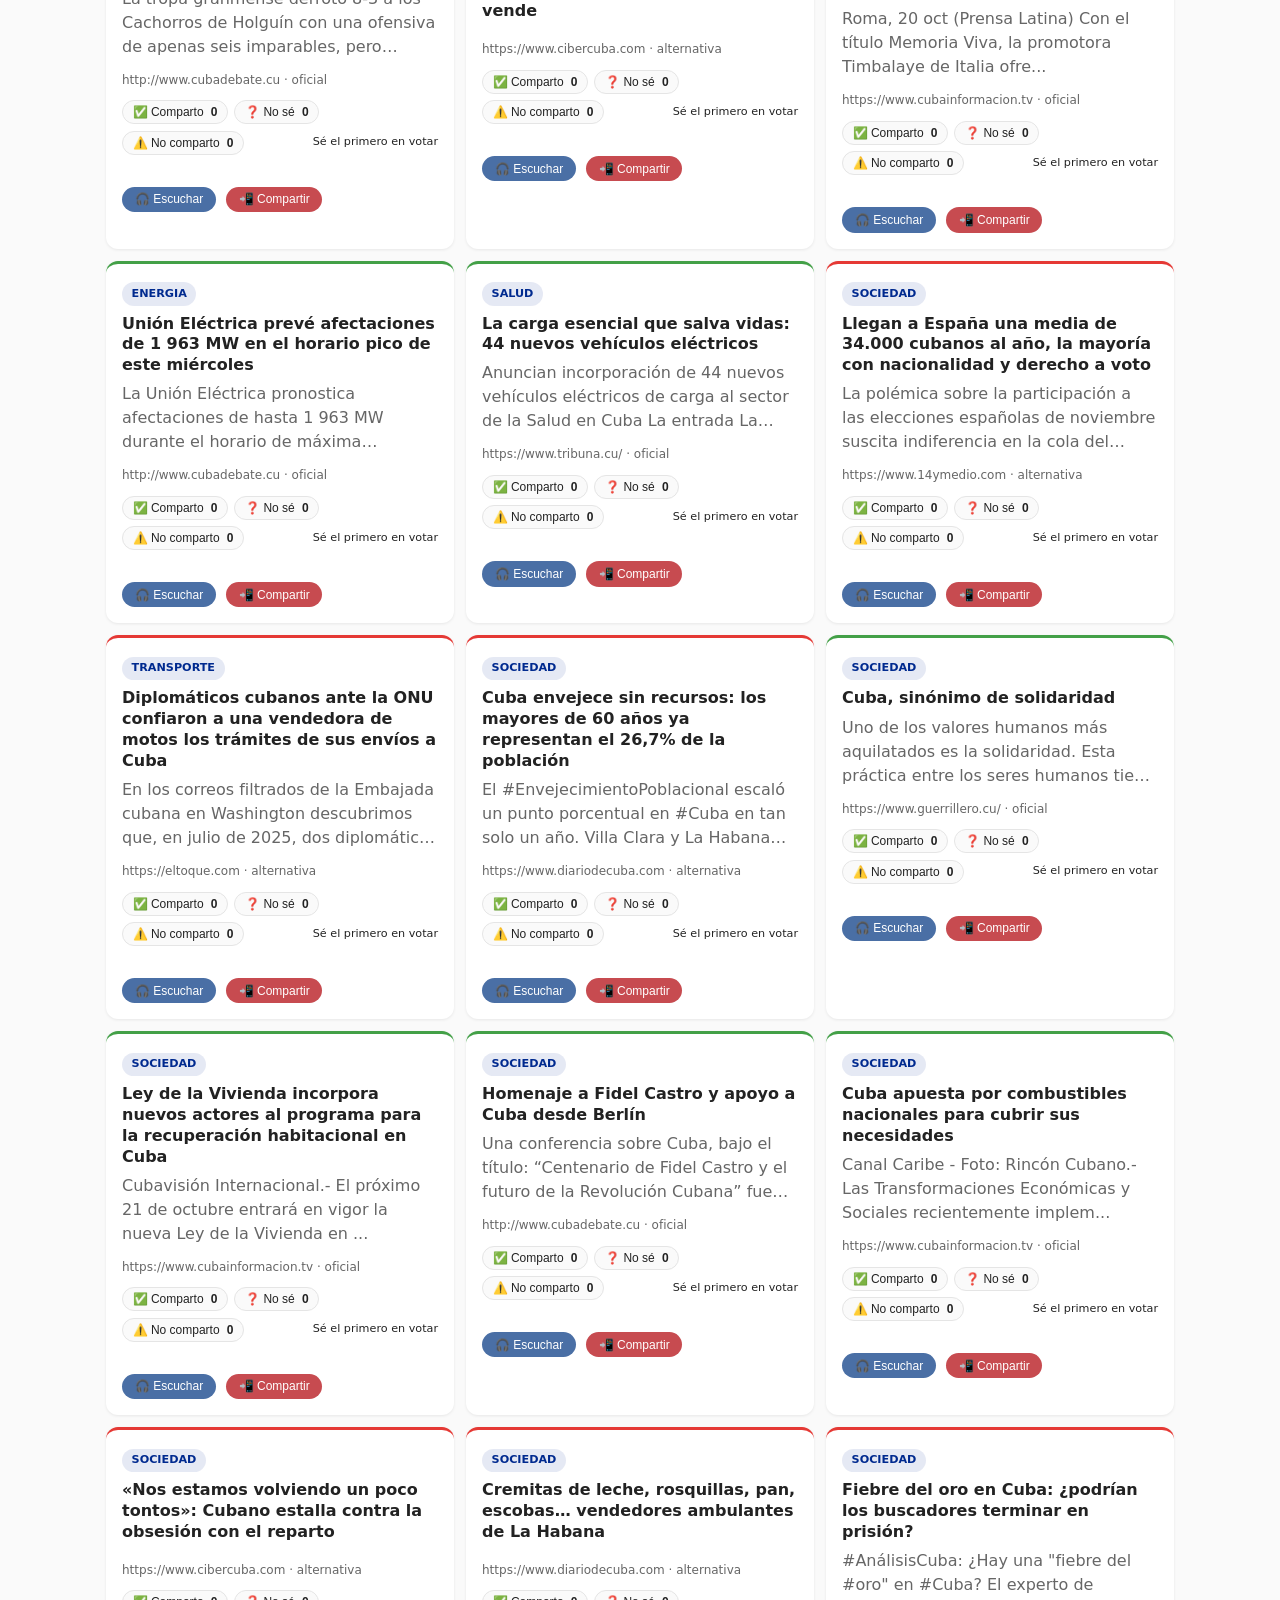
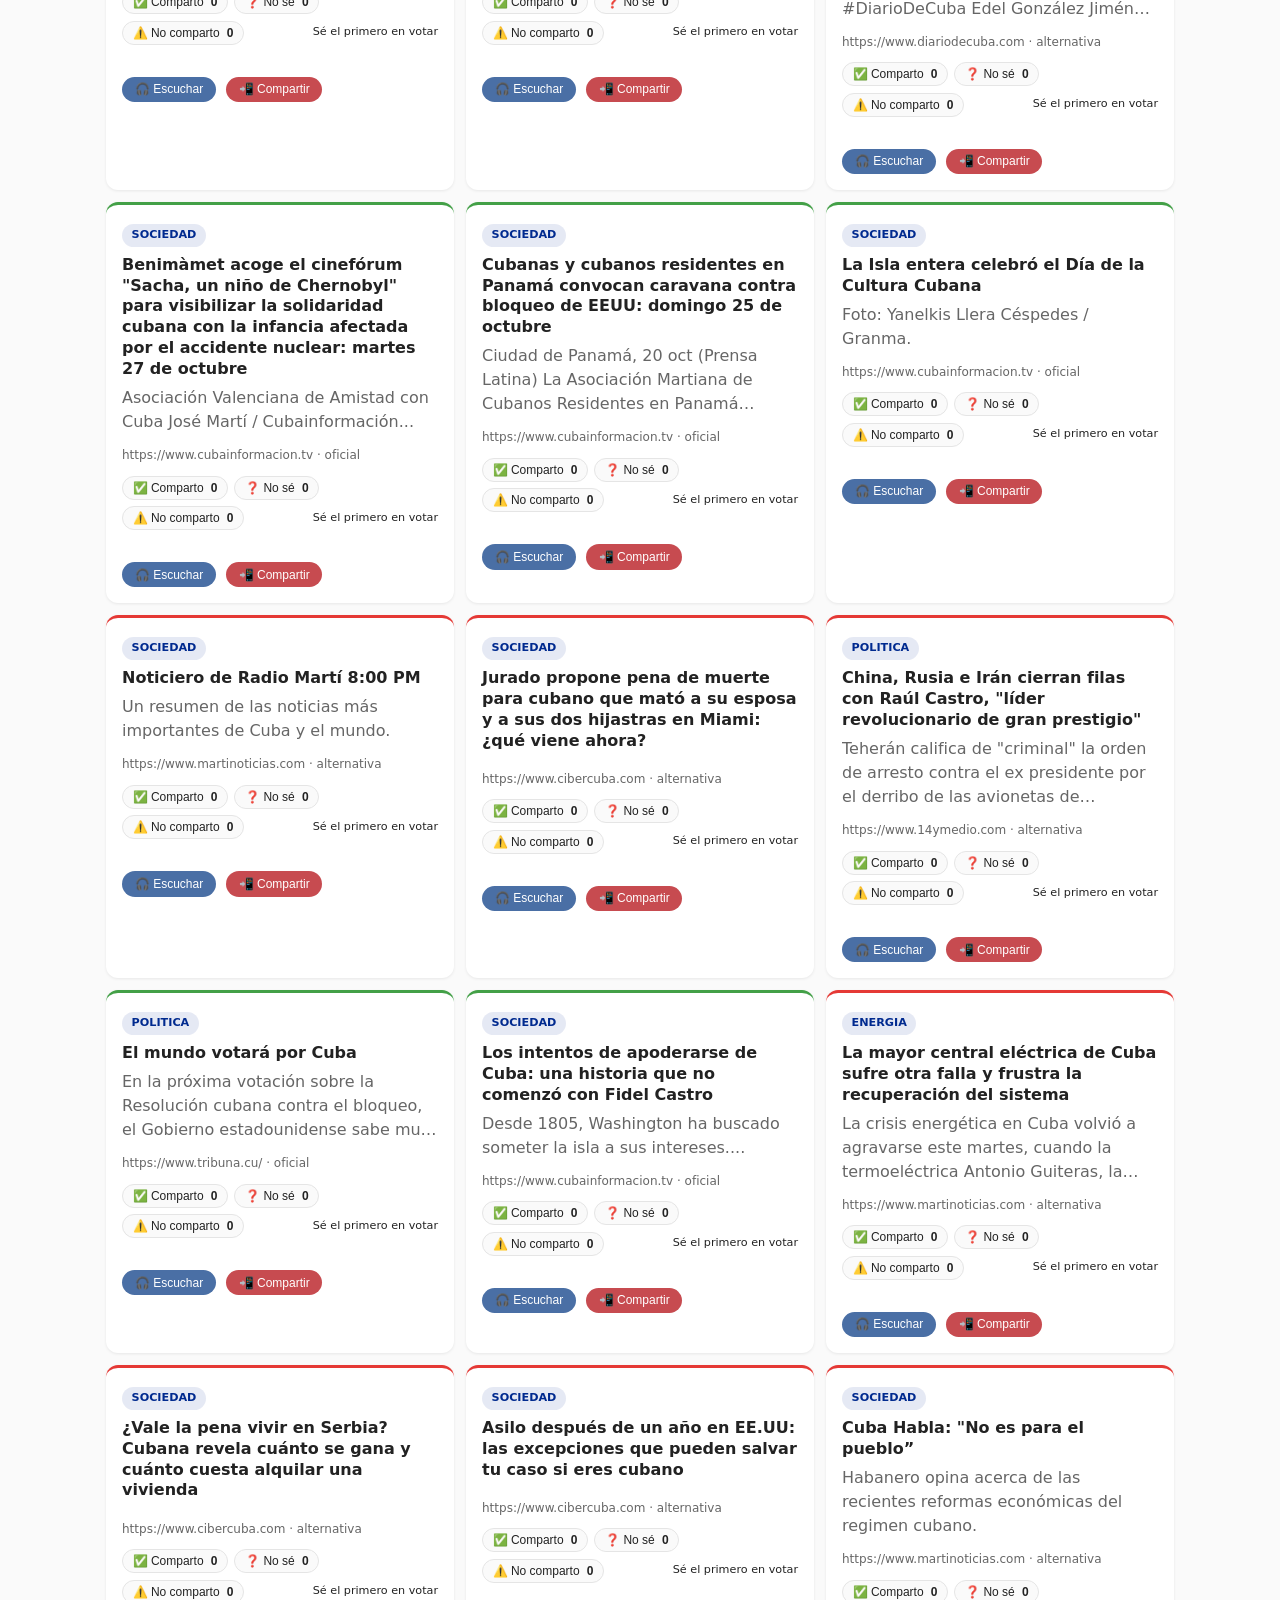
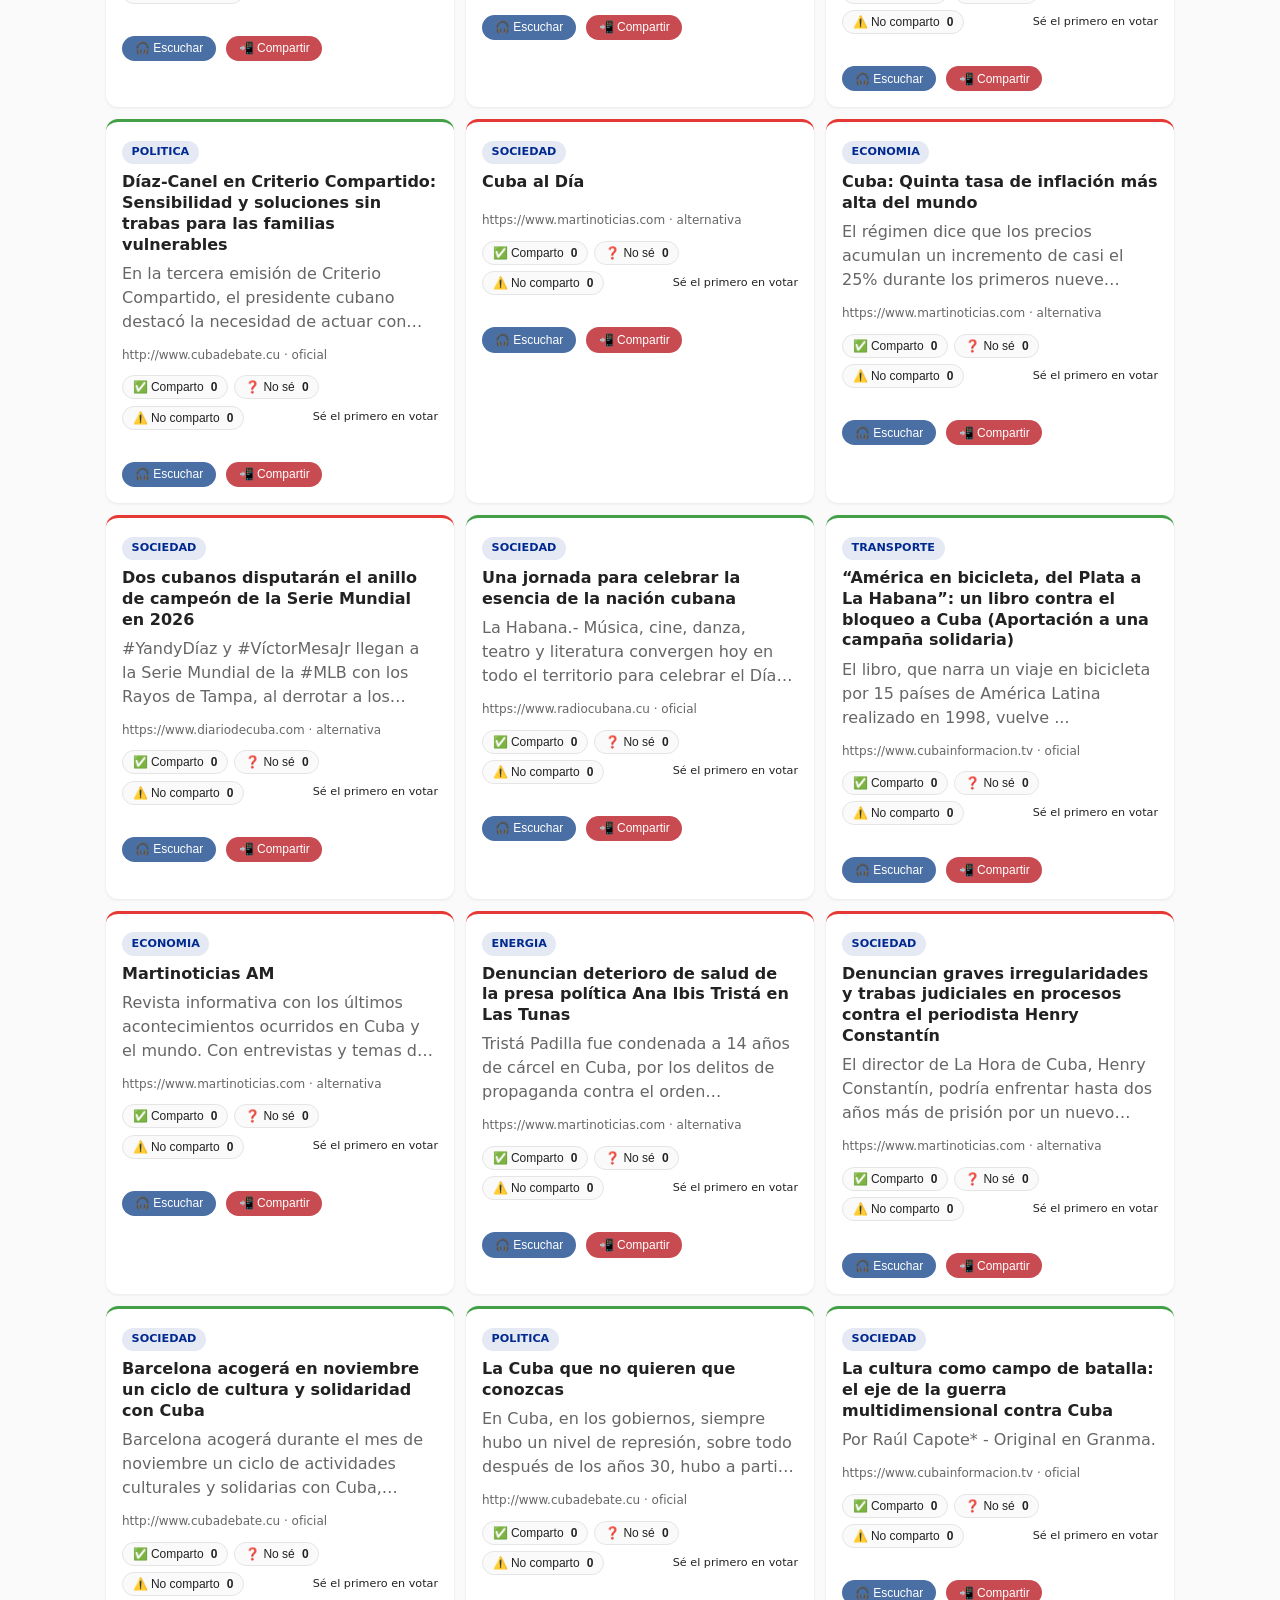
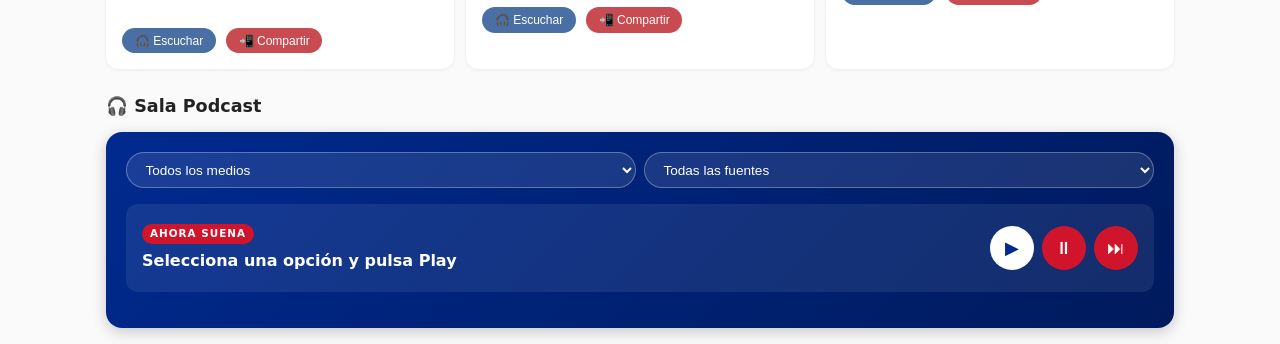
==== commit bd76a4b9: "Update index.html" ====
--- a/index.html
+++ b/index.html
@@ -52,7 +52,7 @@
 <header>
   <div class="header-top">
     <h1><span>En</span>Cuba Pulso</h1>
-    <p class="subtitulo">Noticias de Cuba desde todas las perspectivas: oficial, alternativa e internacional. Resumidas y en audio.</p>
+    <p class="subtitulo">"La verdad diversa sobre Cuba, desde y fuera de la Isla"  </p>
     <div class="header-actions">
       <input type="search" id="buscador" placeholder="Buscar...">
       <button id="btn-tema" aria-label="Cambiar tema">🌙</button>
--- a/css/estilo.css
+++ b/css/estilo.css
@@ -335,7 +335,7 @@
 }
 
 .btn-audio {
-  background: var(--azul);
+  background: #4A6FA5; /* Azul más suave y elegante */
   color: #fff;
   border: none;
   padding: 0.35rem 0.8rem;
@@ -344,6 +344,8 @@
   cursor: pointer;
   margin-top: 0.5rem;
 }
+
+.btn-audio:hover { background: #385886; }
 
 .btn-audio:hover { background: var(--rojo); }
 
@@ -845,7 +847,7 @@
 }
 
 .btn-compartir {
-  background: #25D366; /* Color de WhatsApp */
+  background: #C74B50; /* Rojo suave, no tan intenso como el de la bandera */
   color: #fff;
   border: none;
   padding: 0.35rem 0.8rem;
@@ -855,4 +857,4 @@
   margin-top: 0.5rem;
   margin-left: 0.3rem;
 }
-.btn-compartir:hover { background: #128C7E; }
+.btn-compartir:hover { background: #A33A3E; }
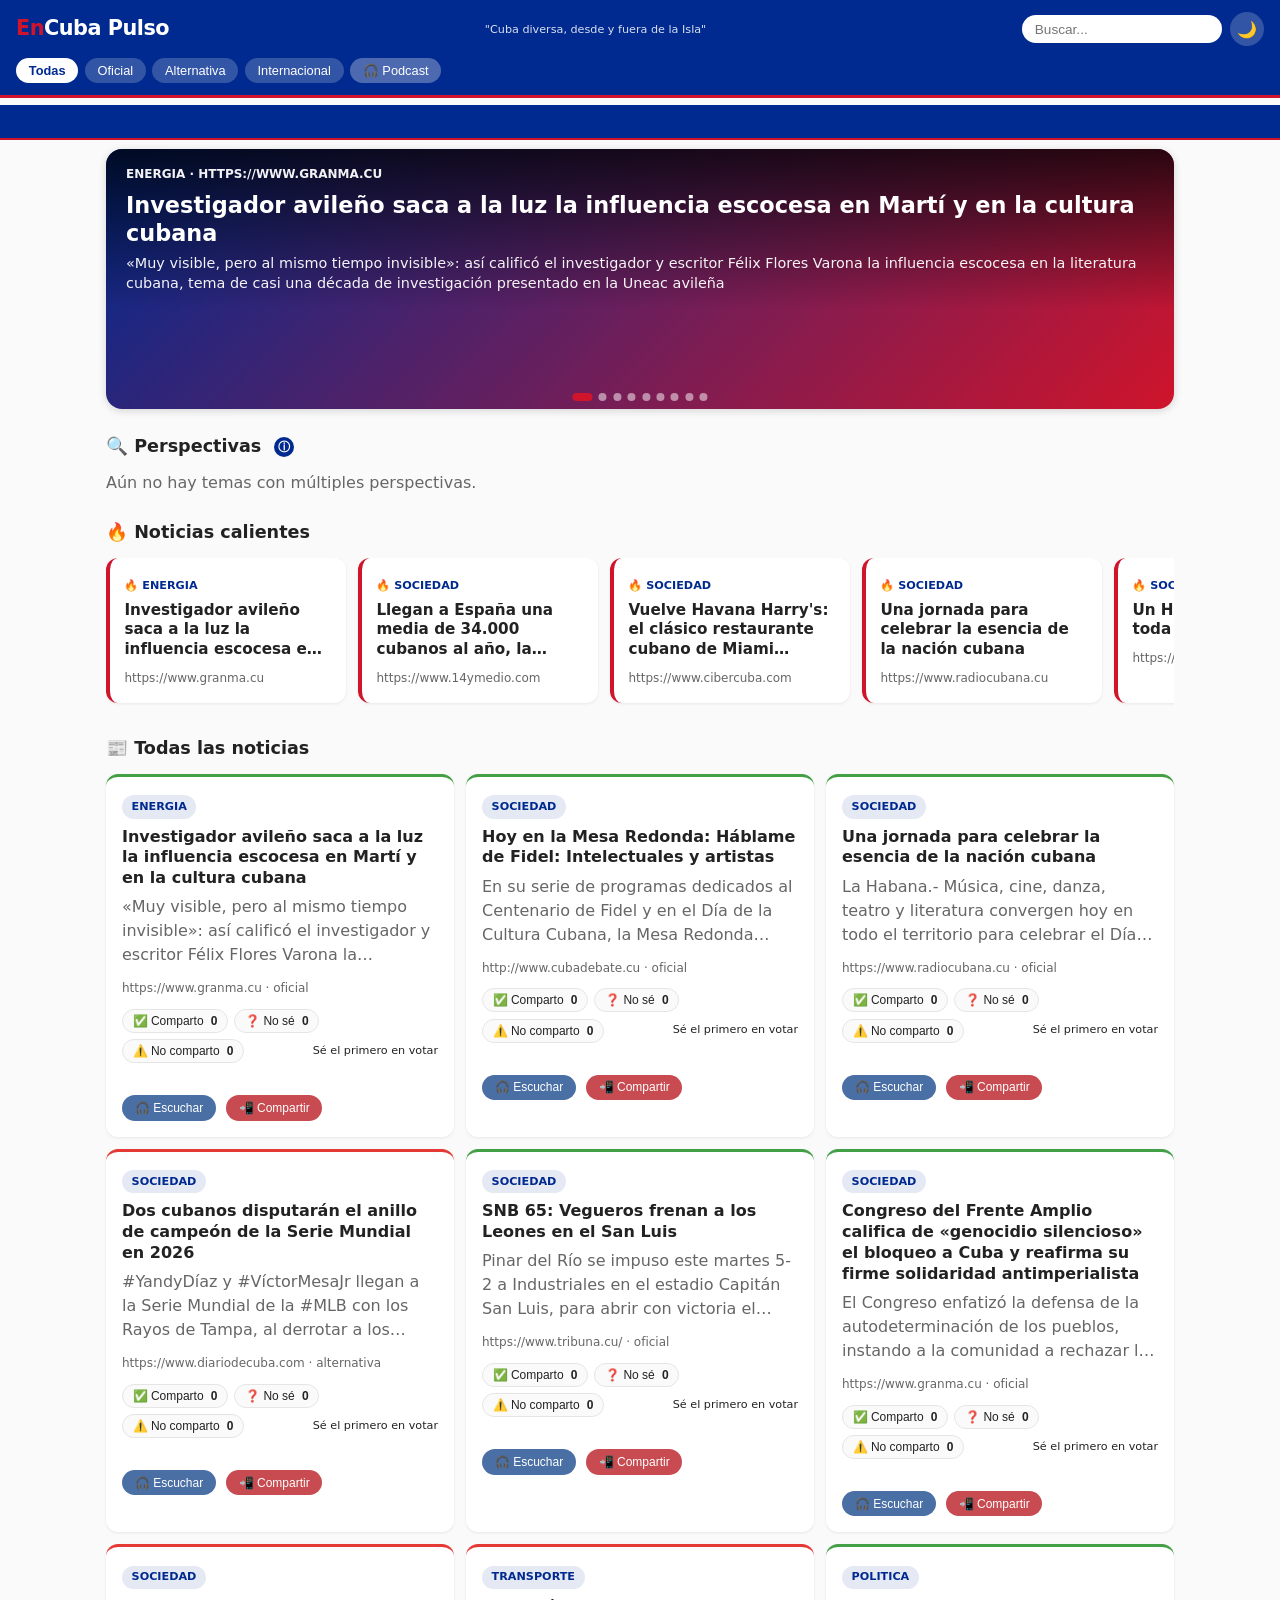
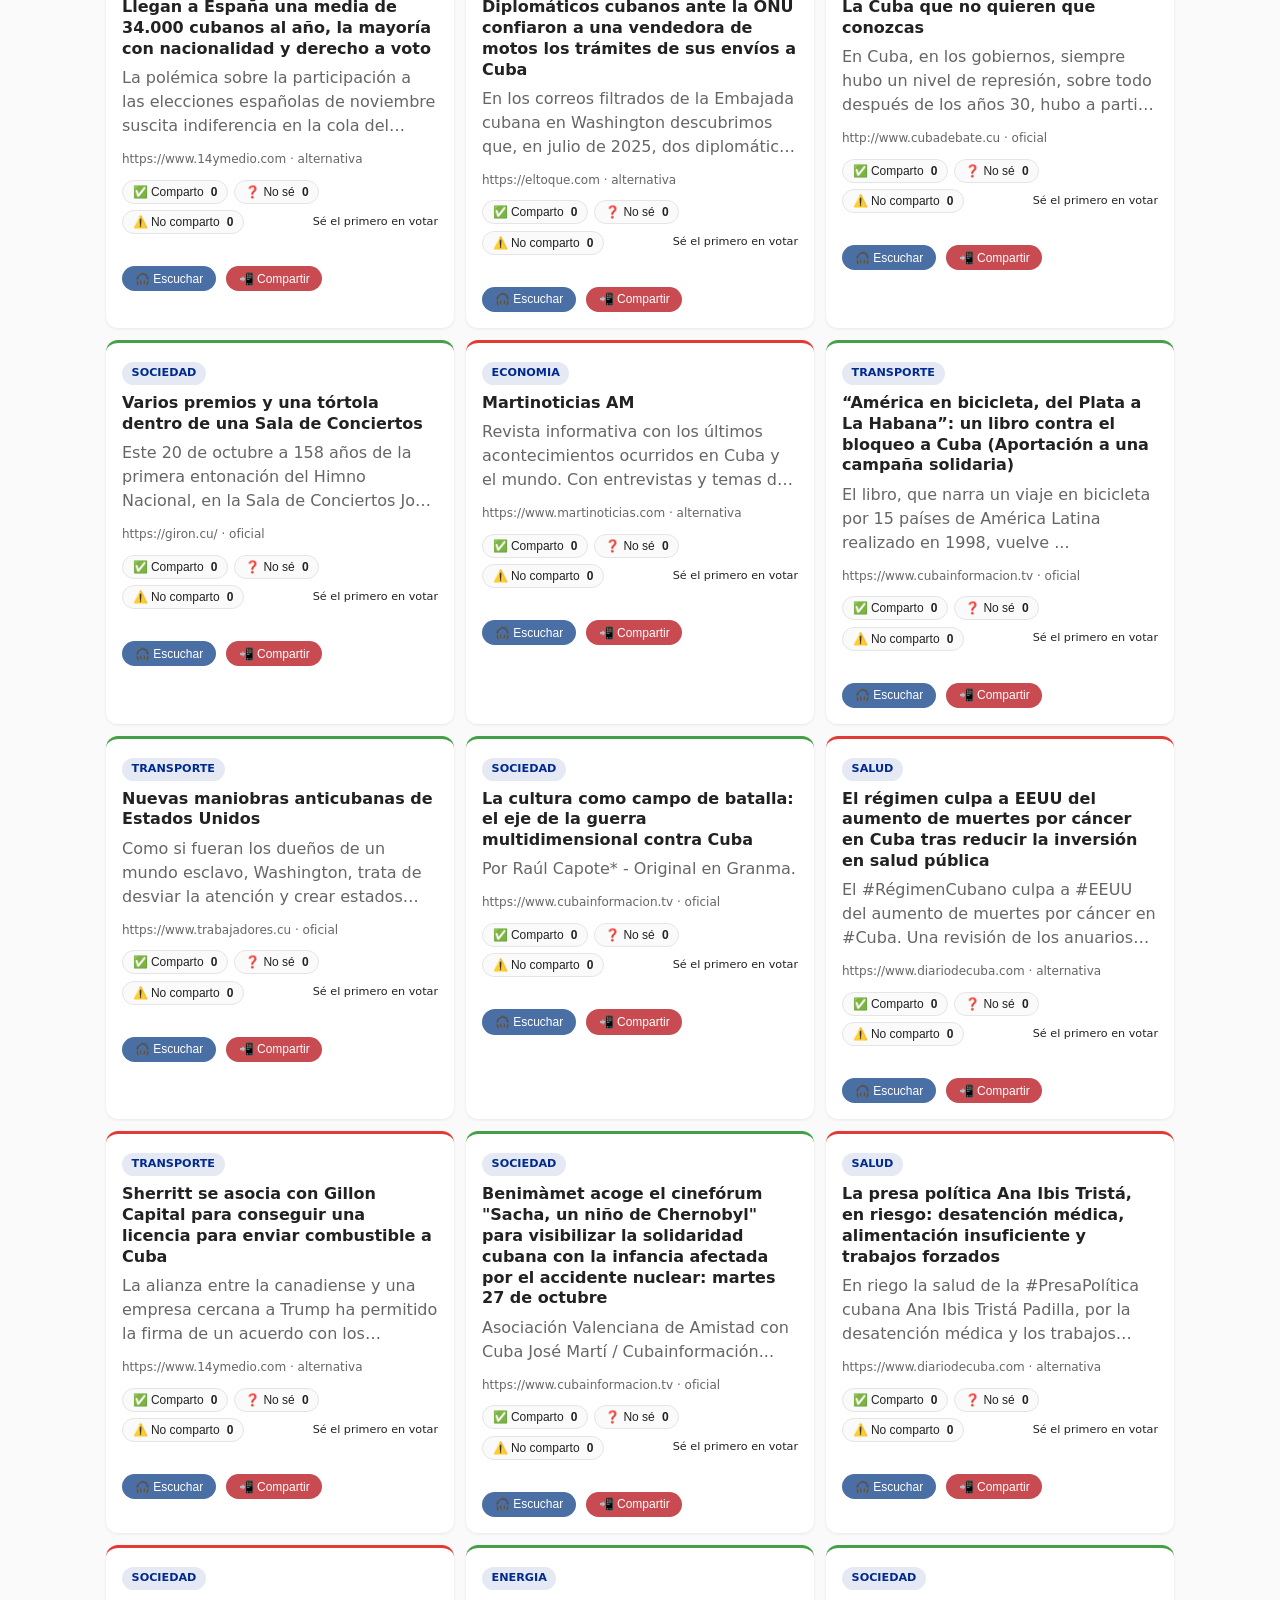
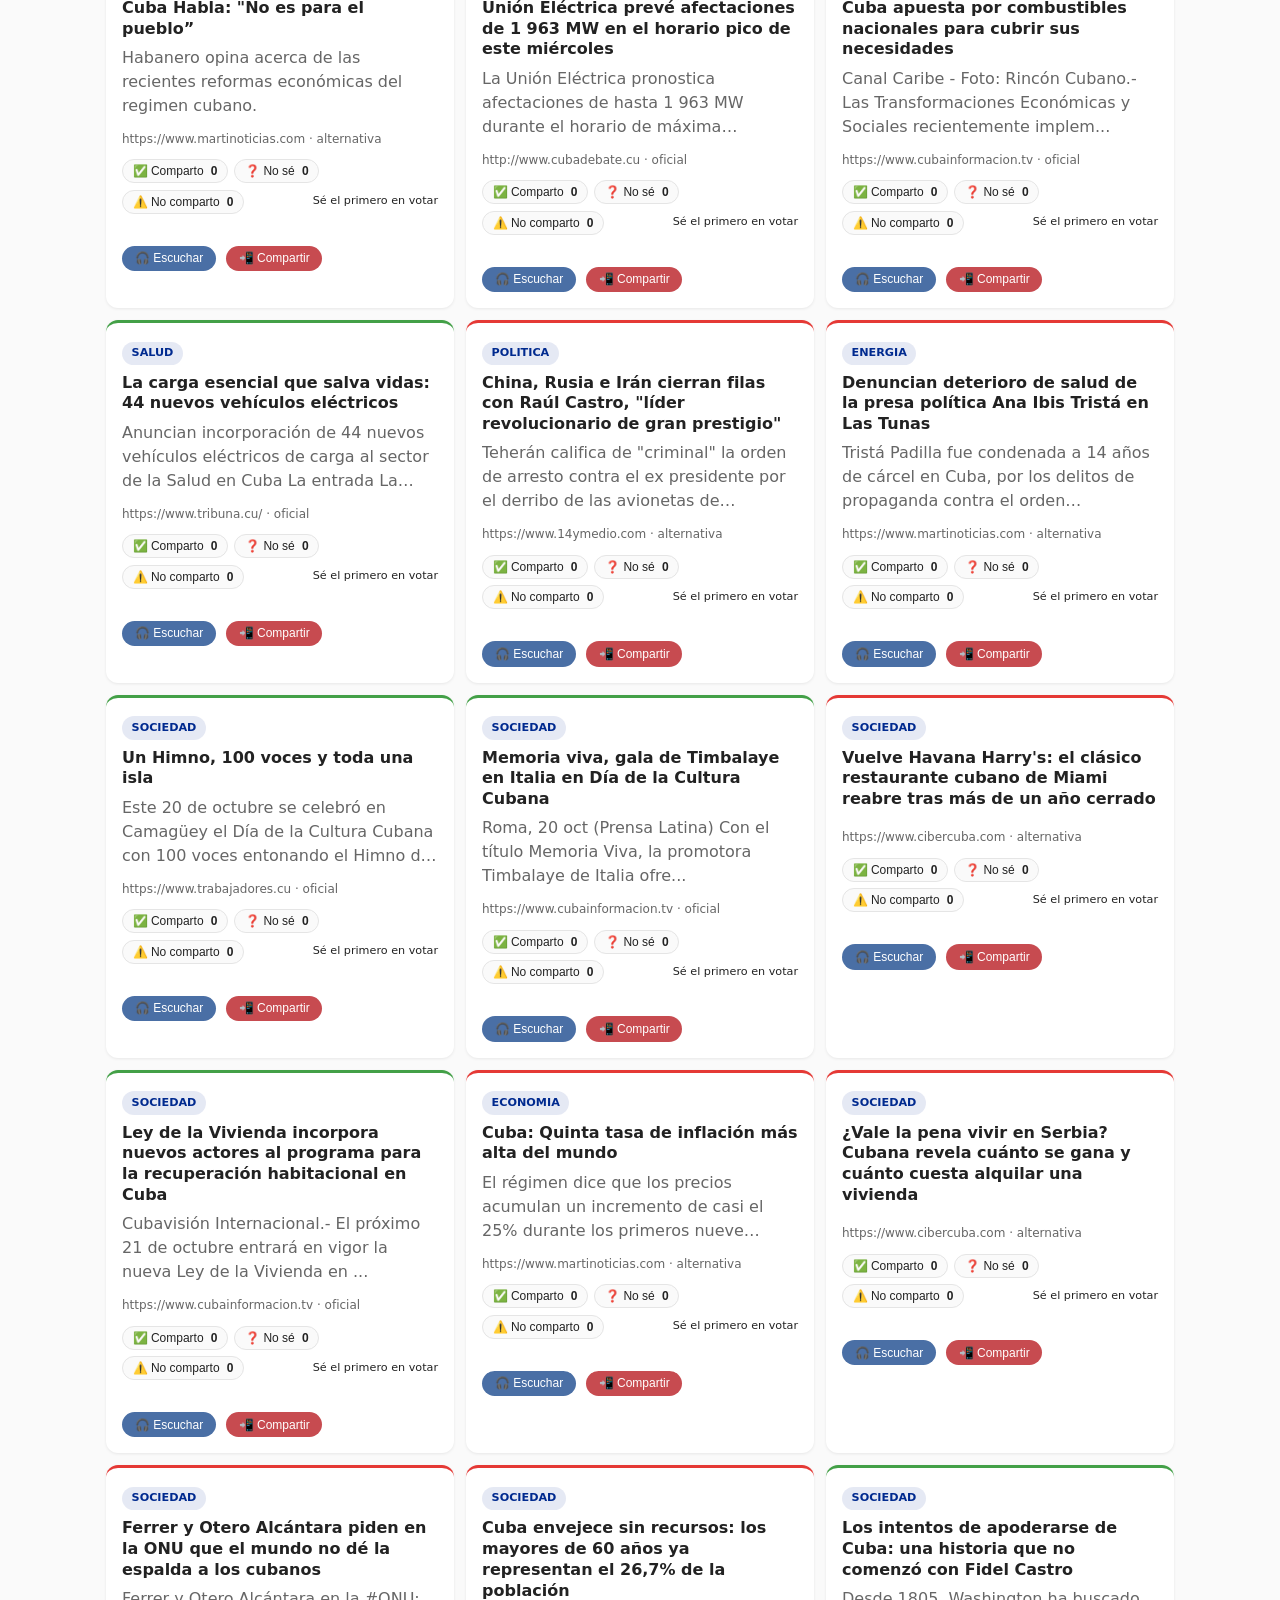
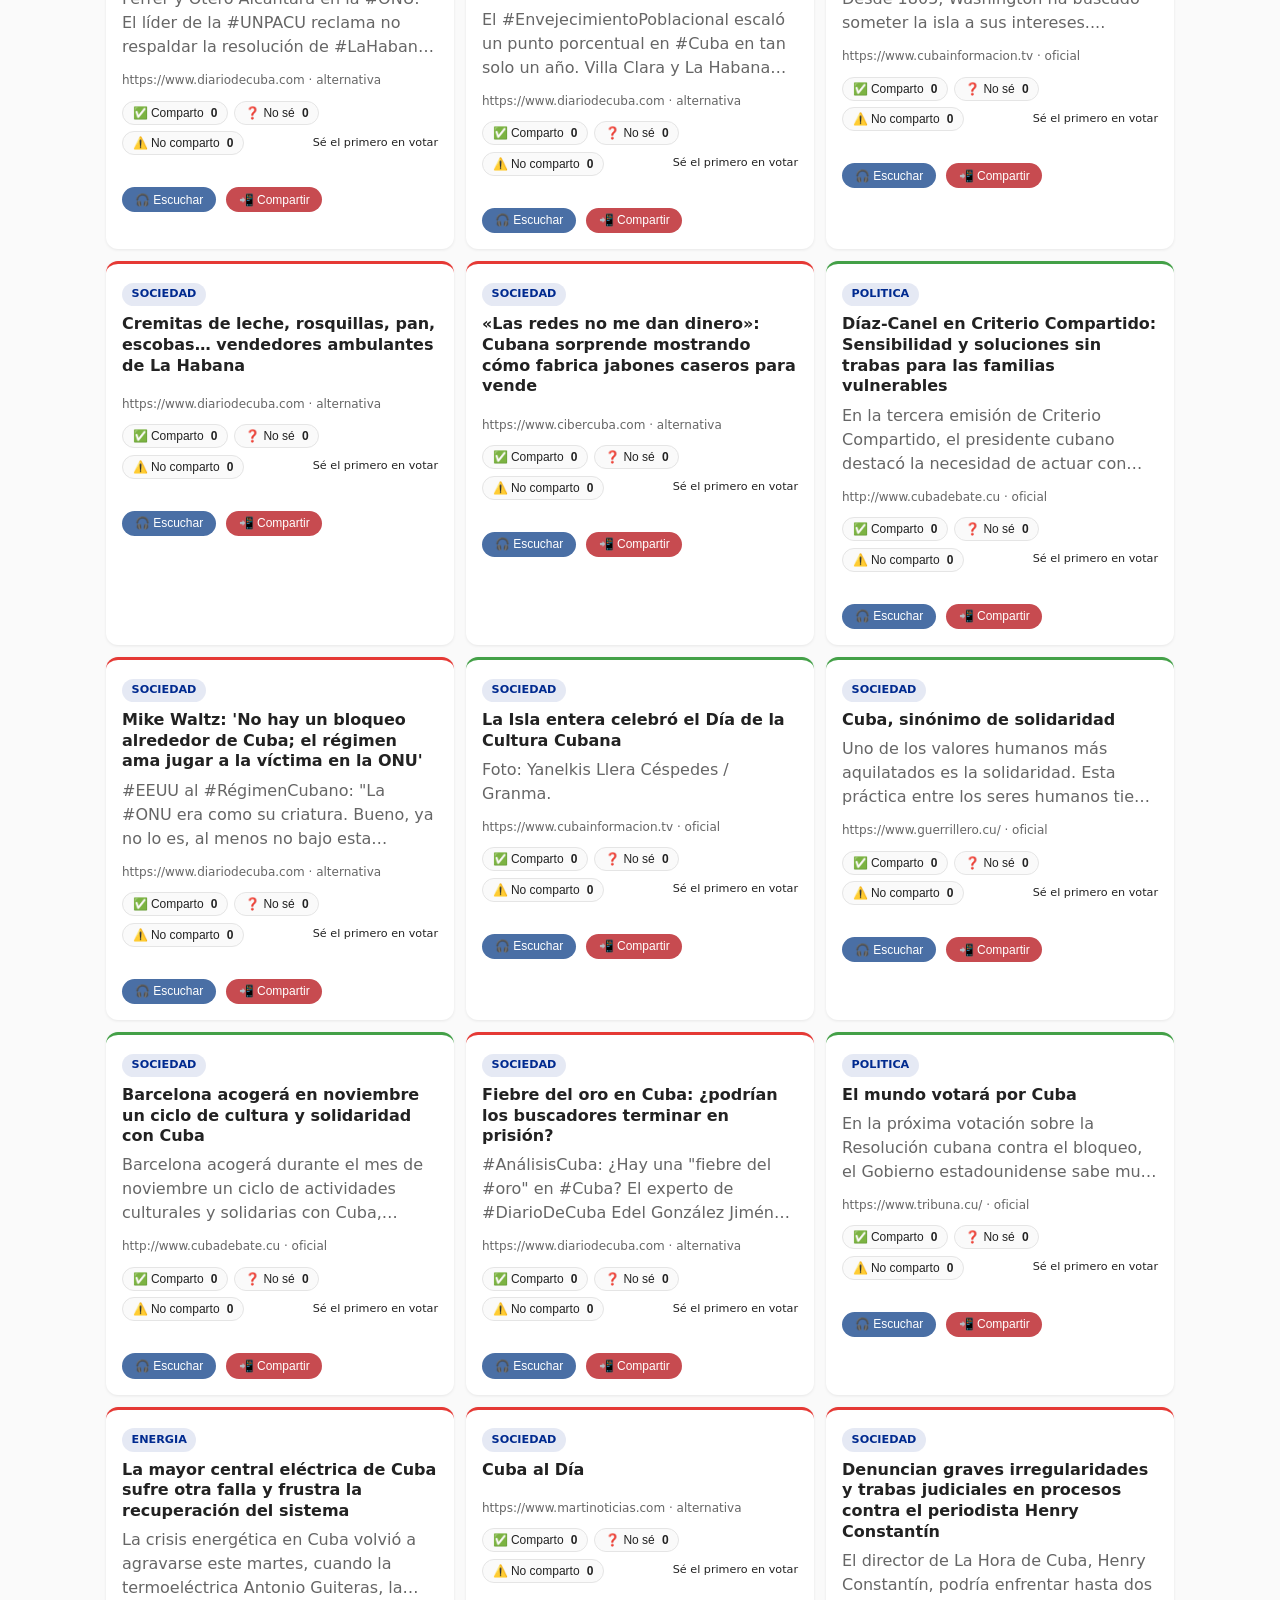
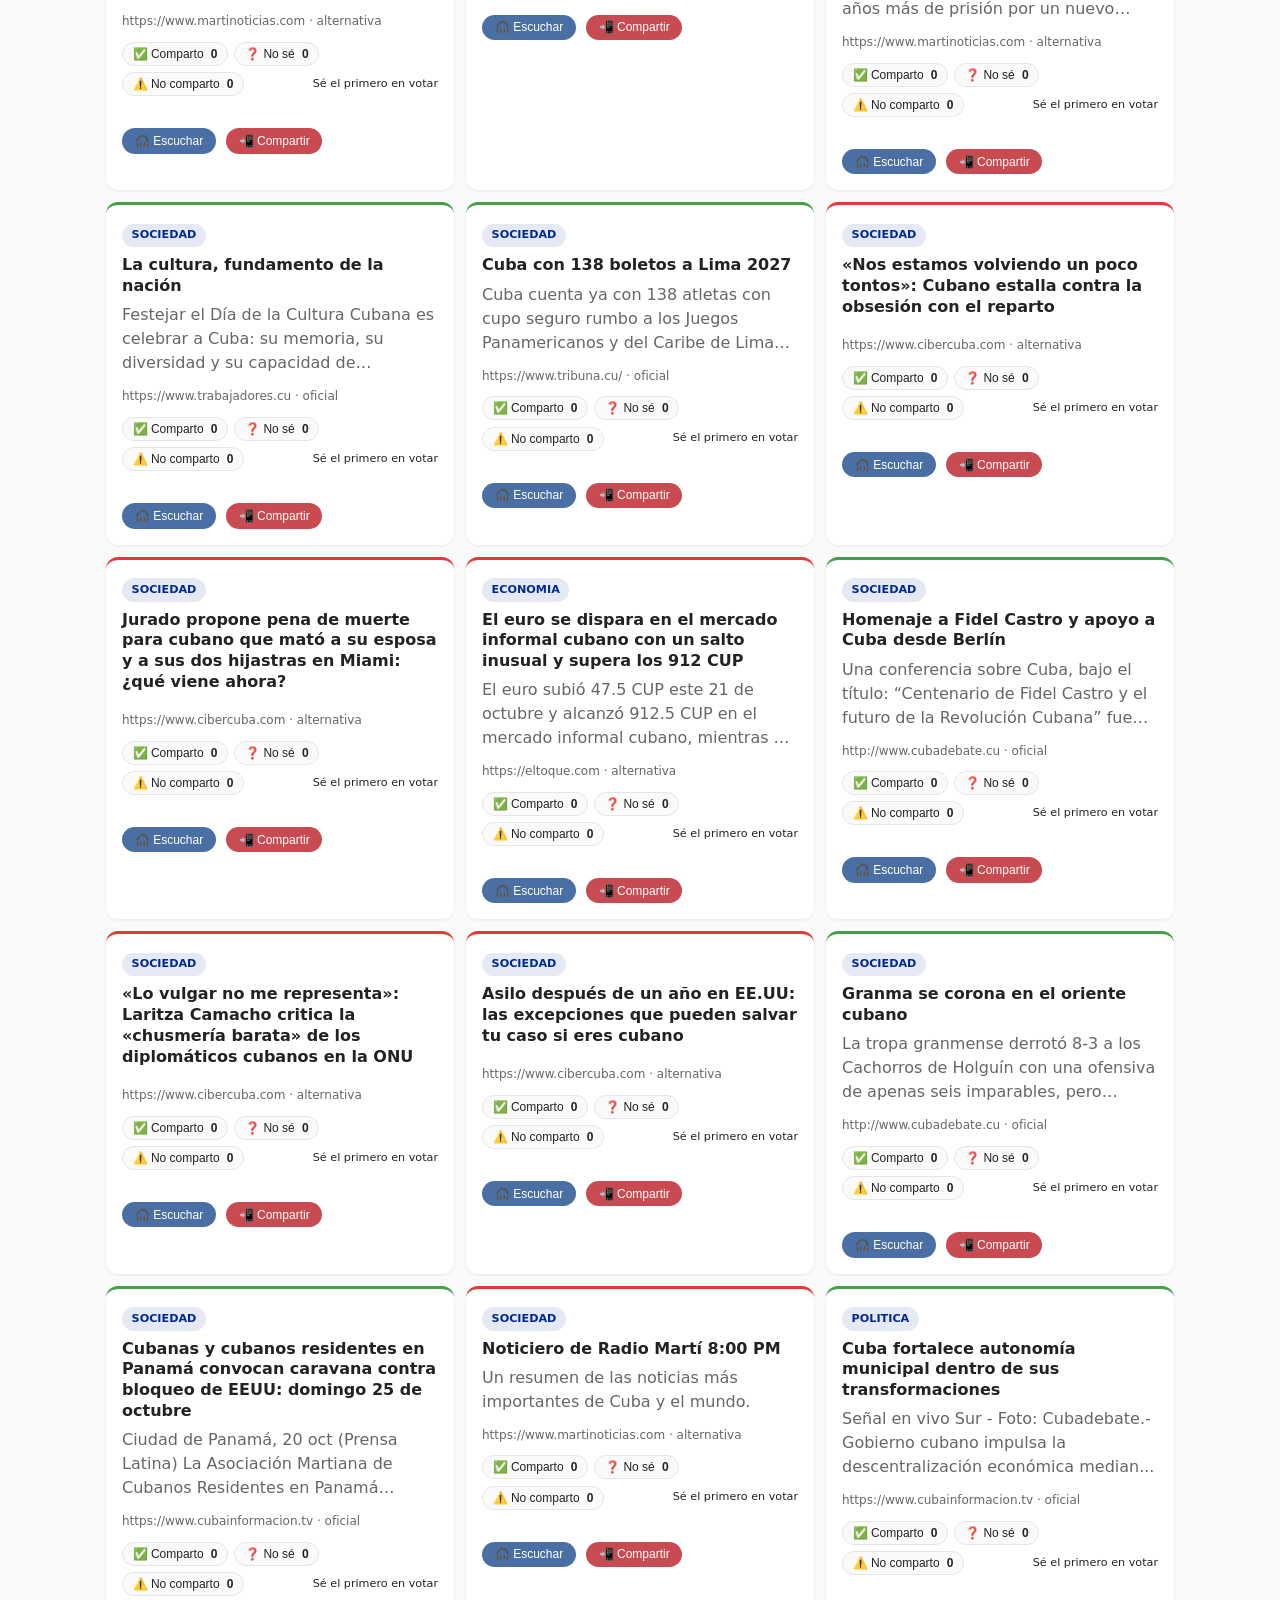
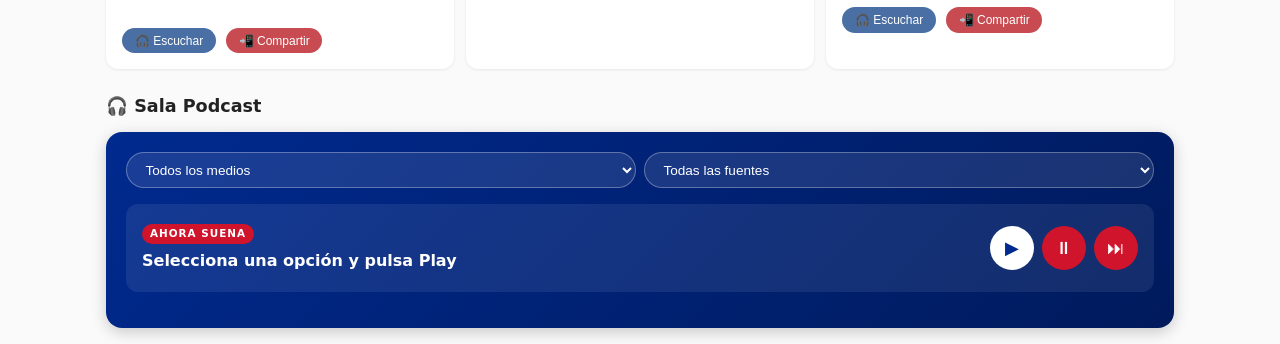
==== commit ac2d31ab: "Update index.html" ====
--- a/index.html
+++ b/index.html
@@ -52,7 +52,7 @@
 <header>
   <div class="header-top">
     <h1><span>En</span>Cuba Pulso</h1>
-    <p class="subtitulo">"La verdad diversa sobre Cuba, desde y fuera de la Isla"  </p>
+    <p class="subtitulo">"Cuba diversa, desde y fuera de la Isla"</p>
     <div class="header-actions">
       <input type="search" id="buscador" placeholder="Buscar...">
       <button id="btn-tema" aria-label="Cambiar tema">🌙</button>
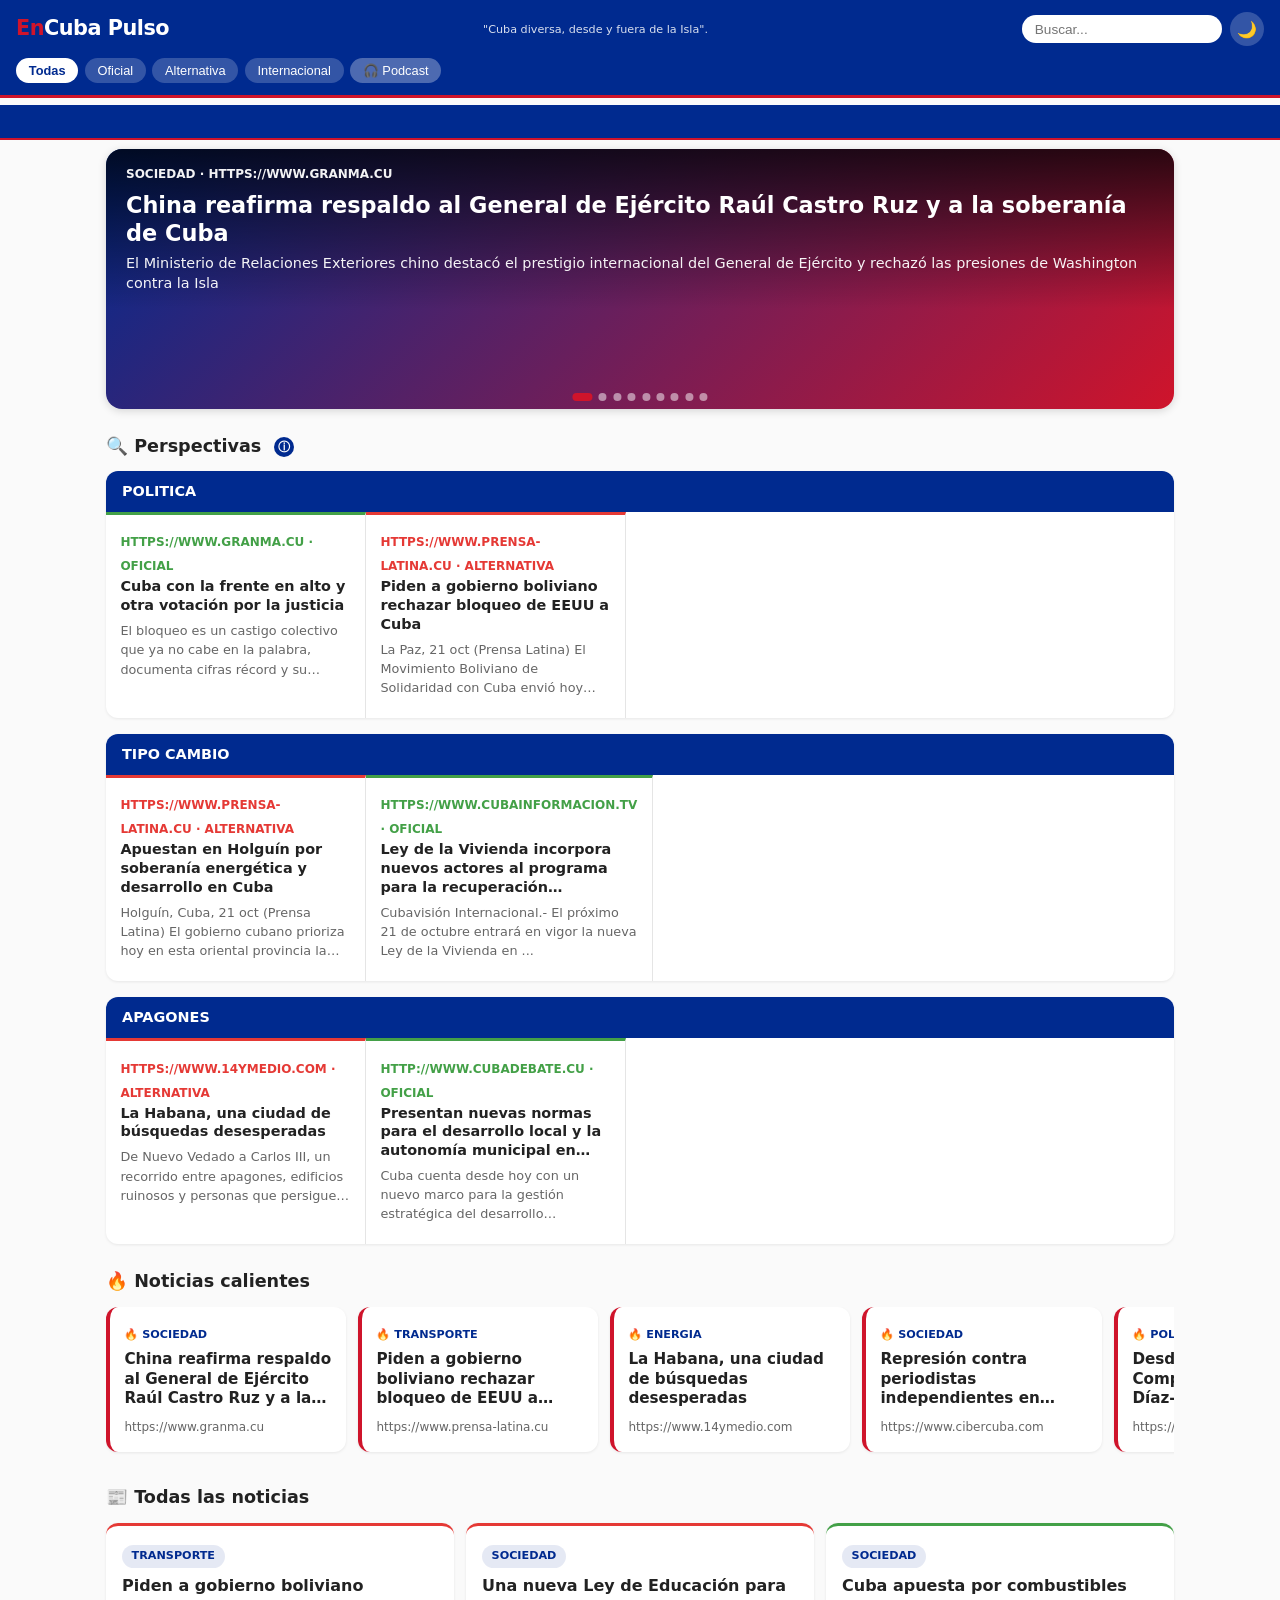
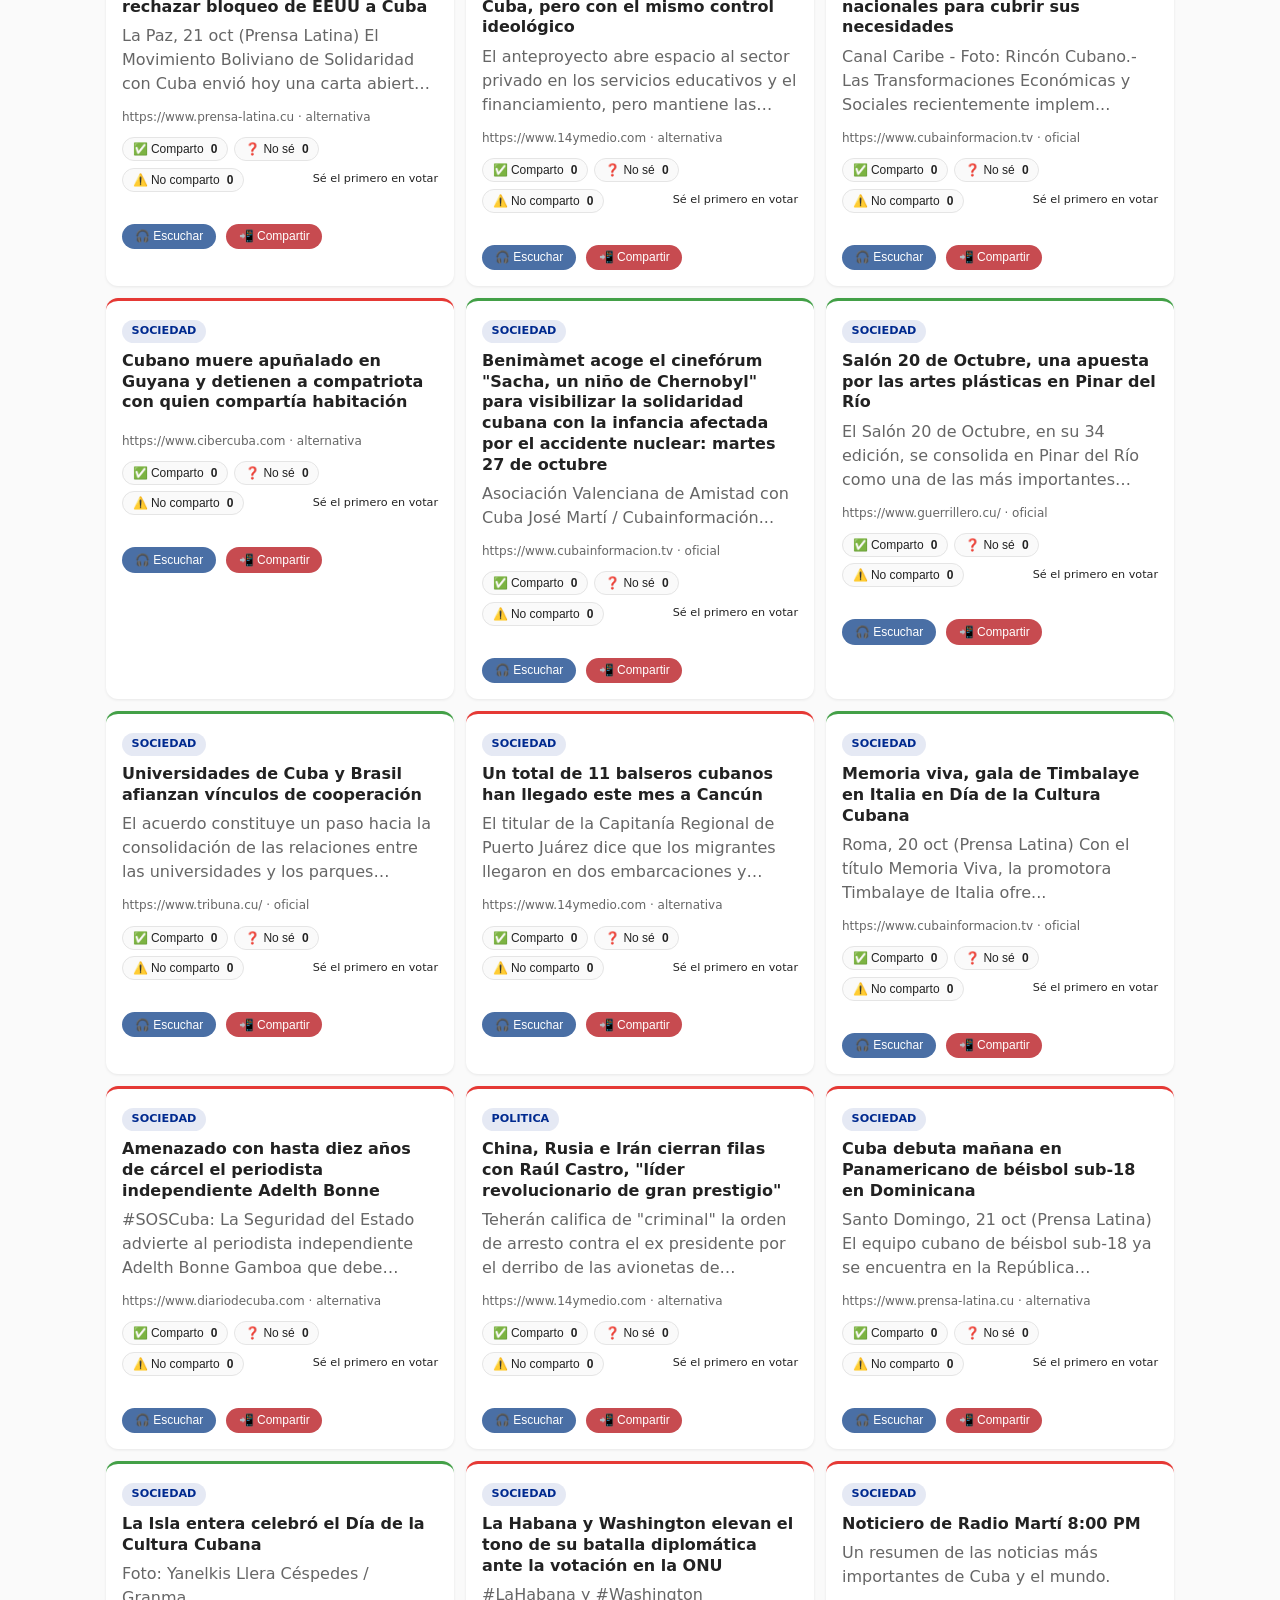
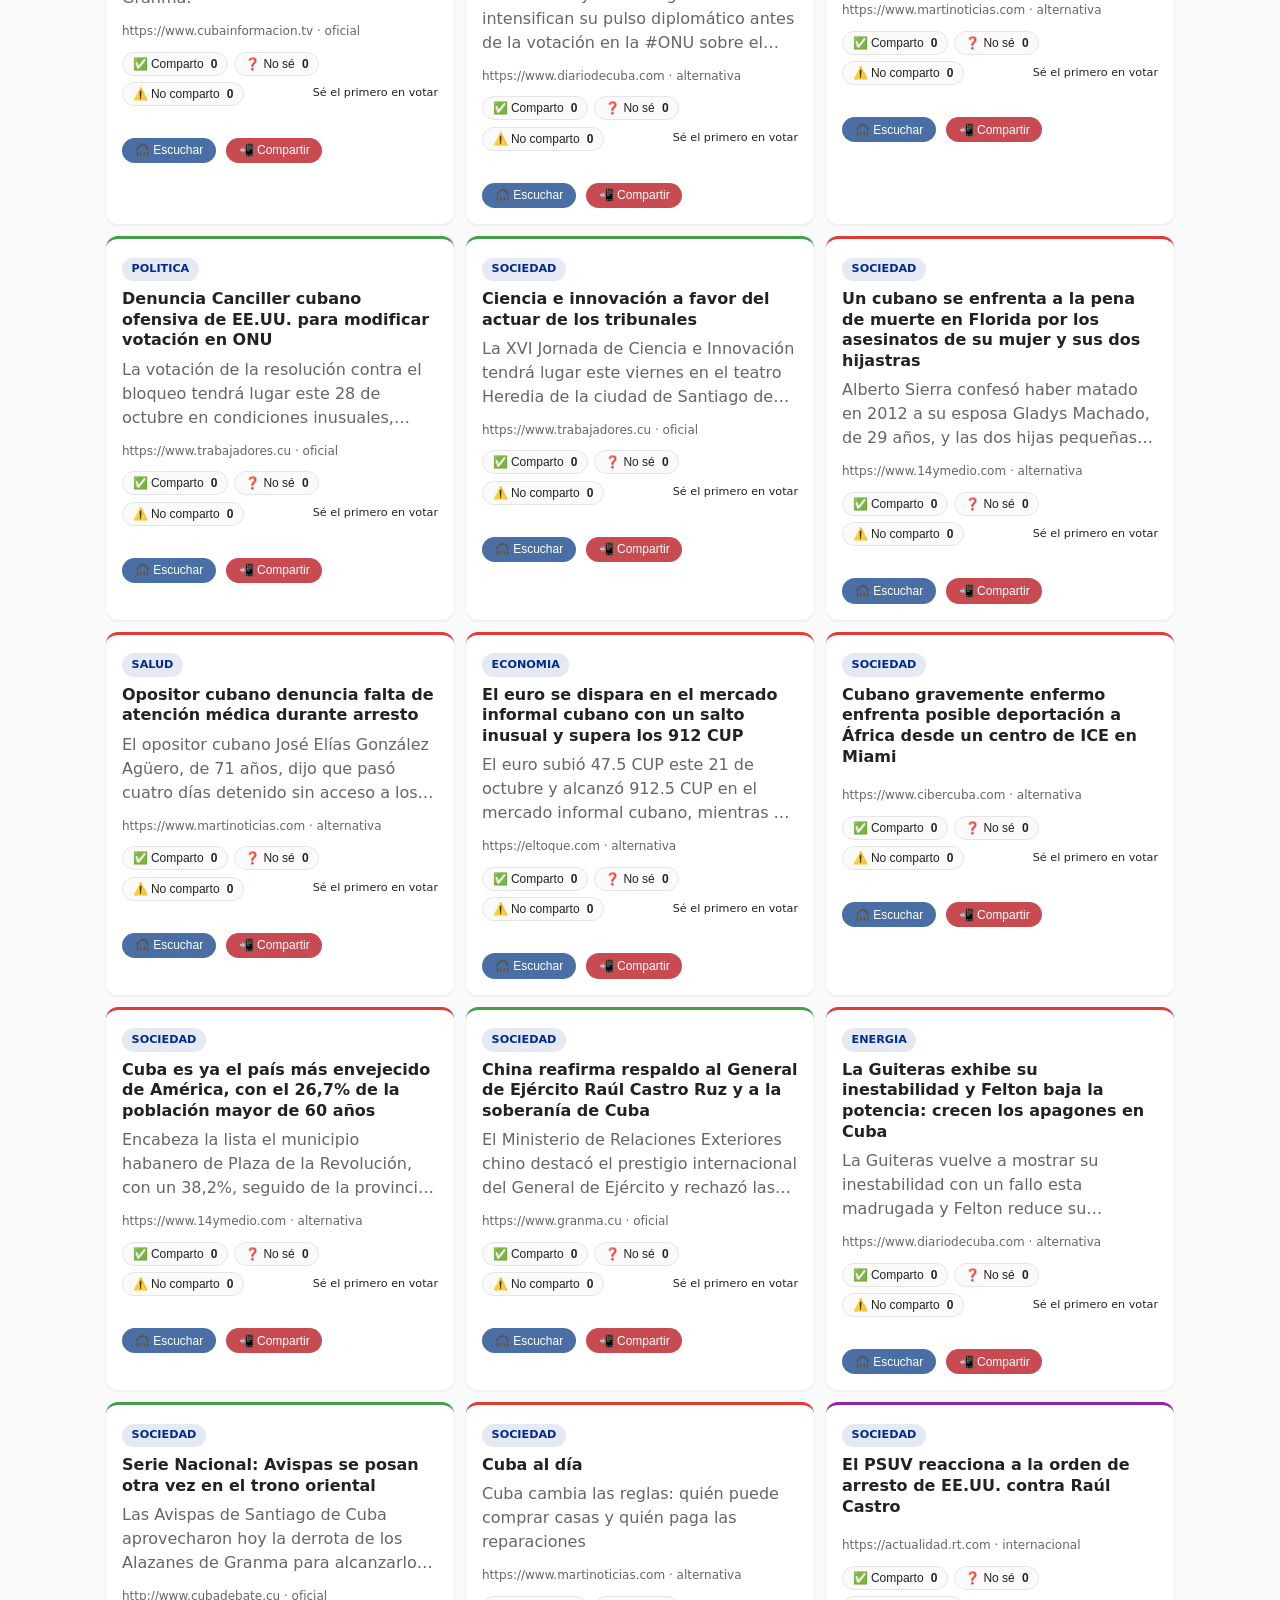
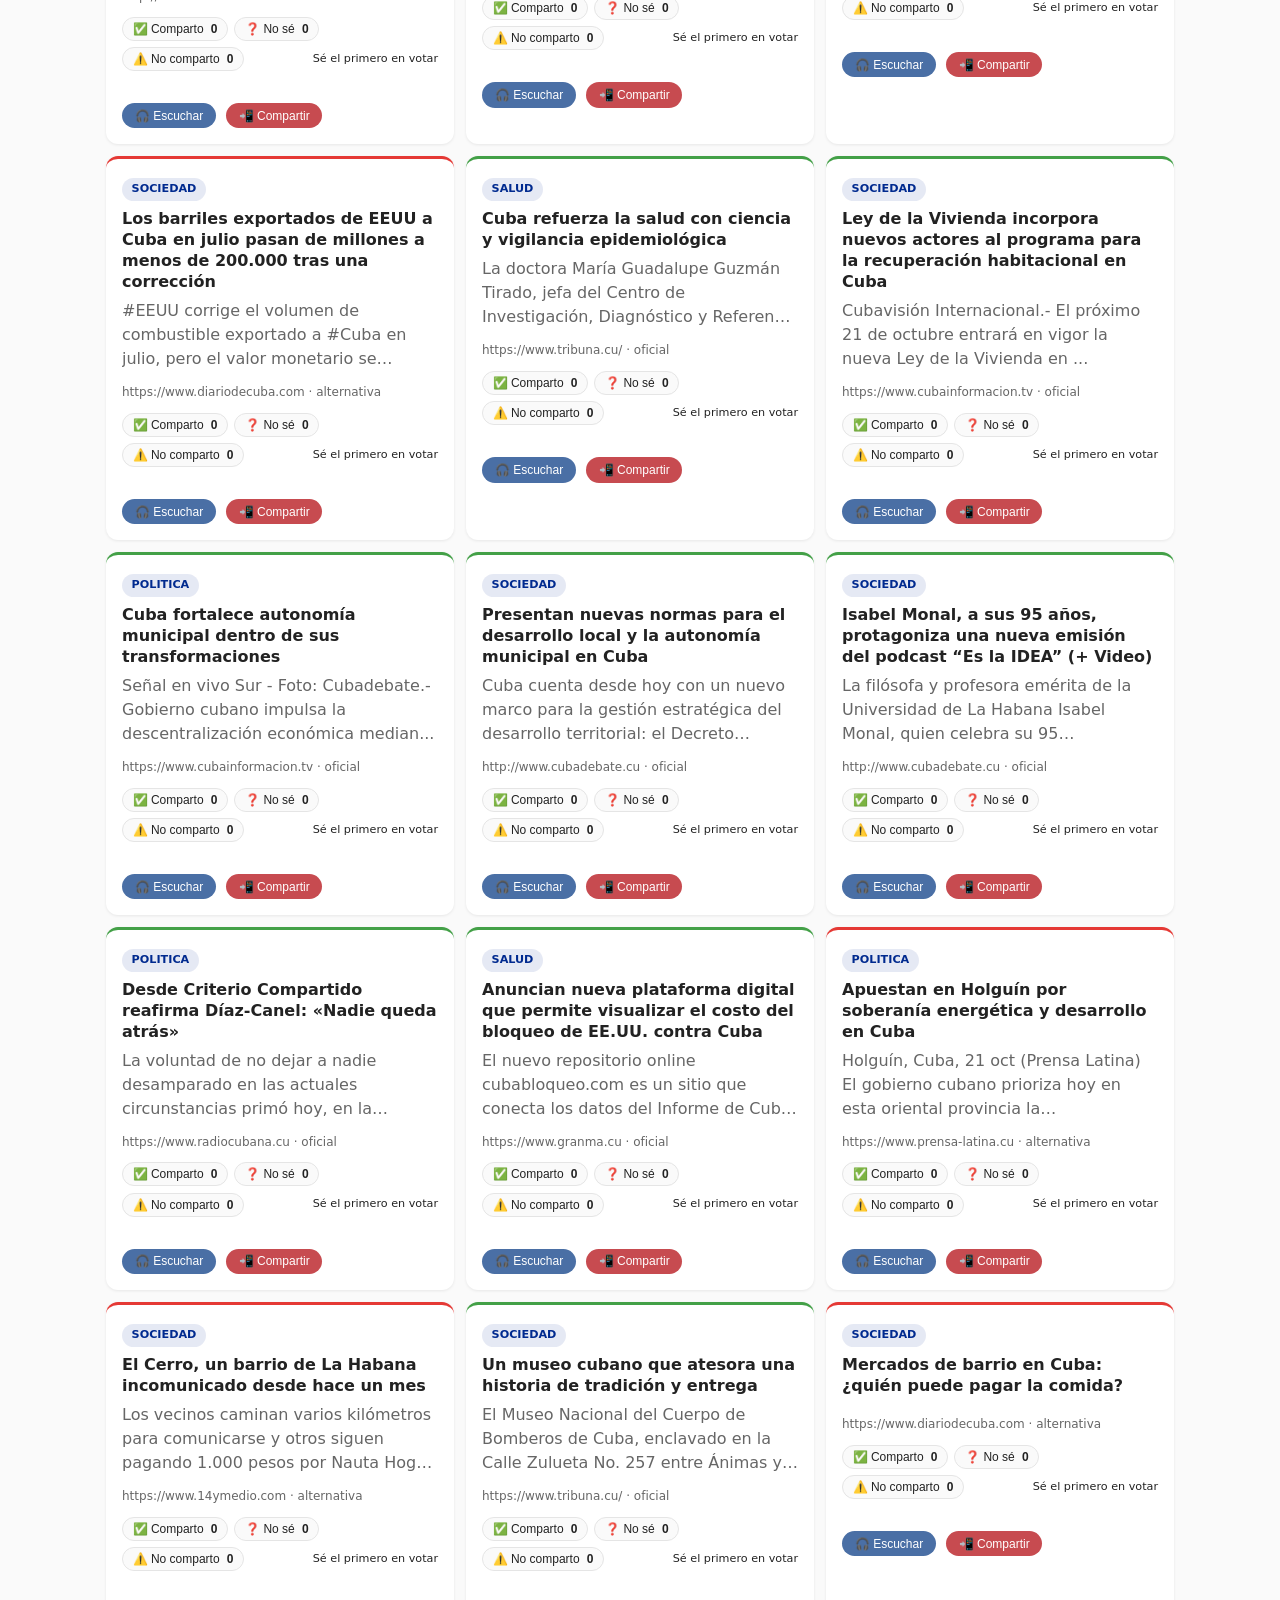
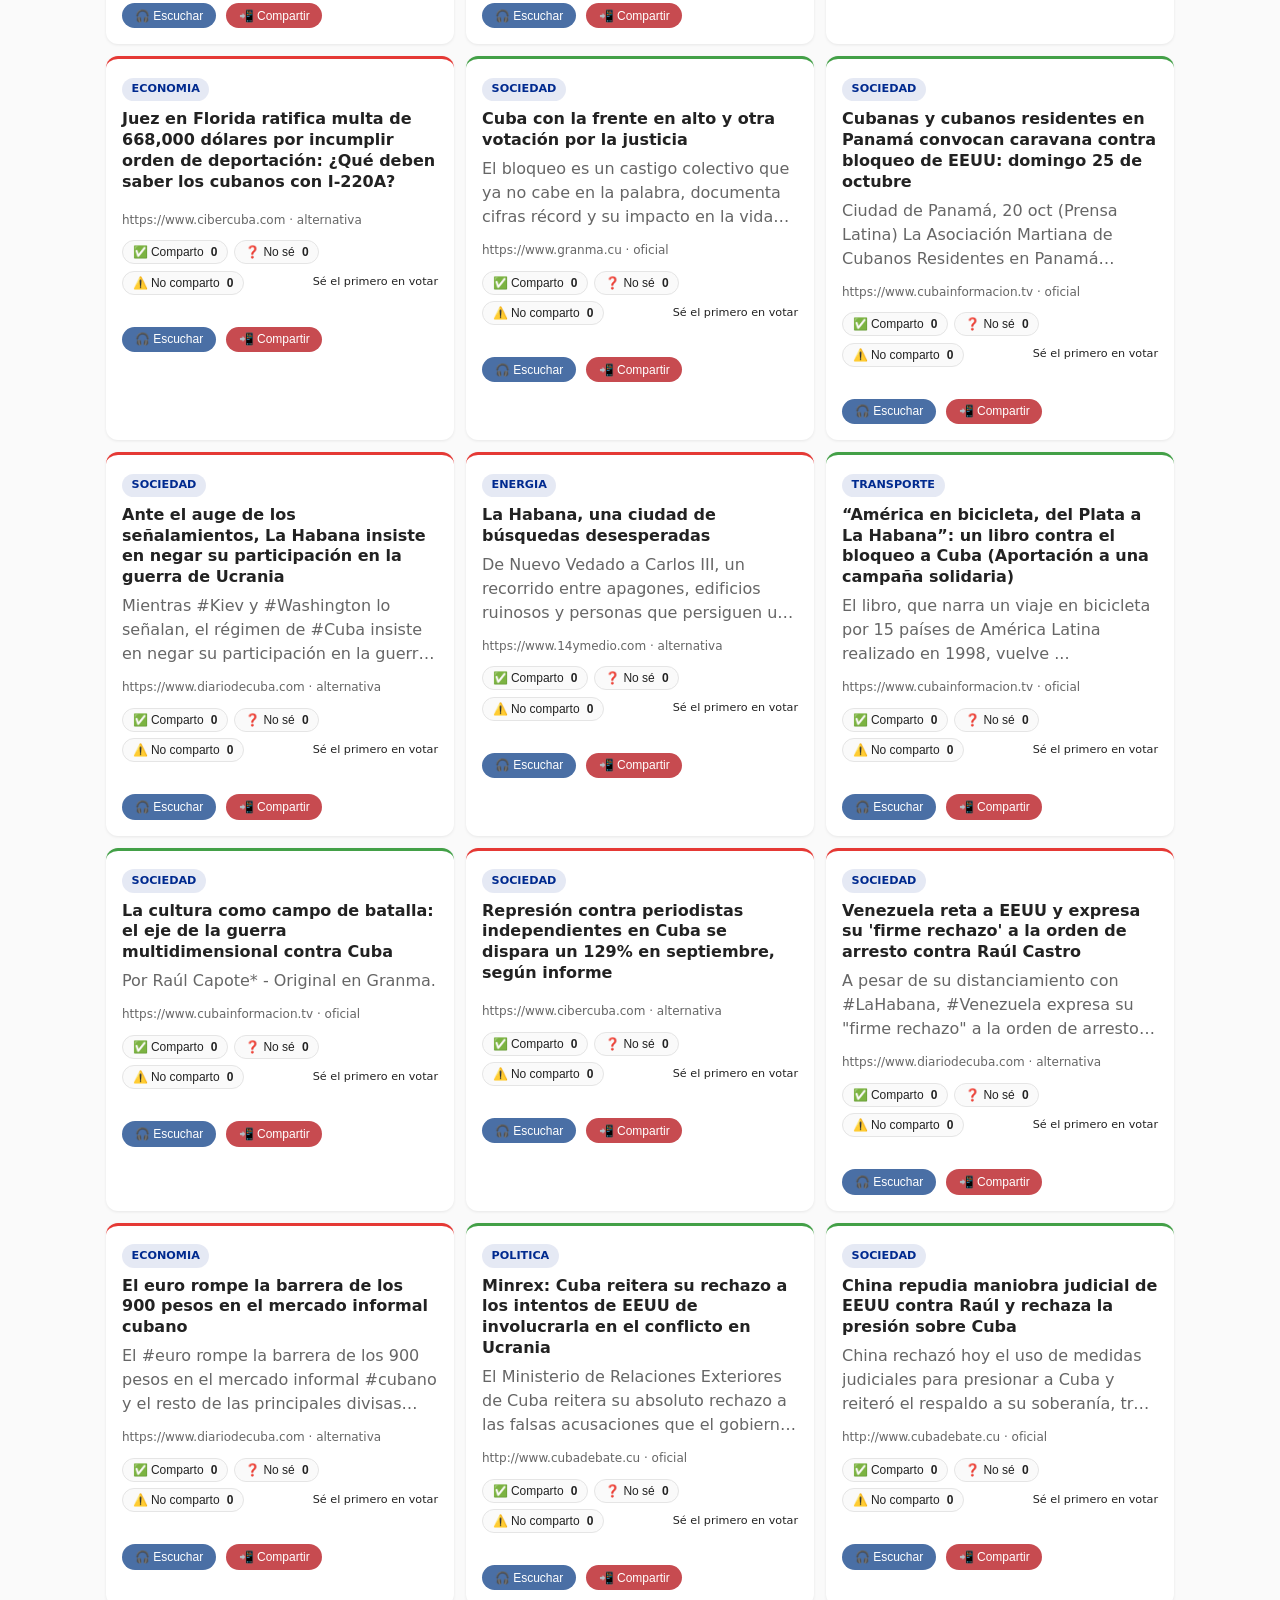
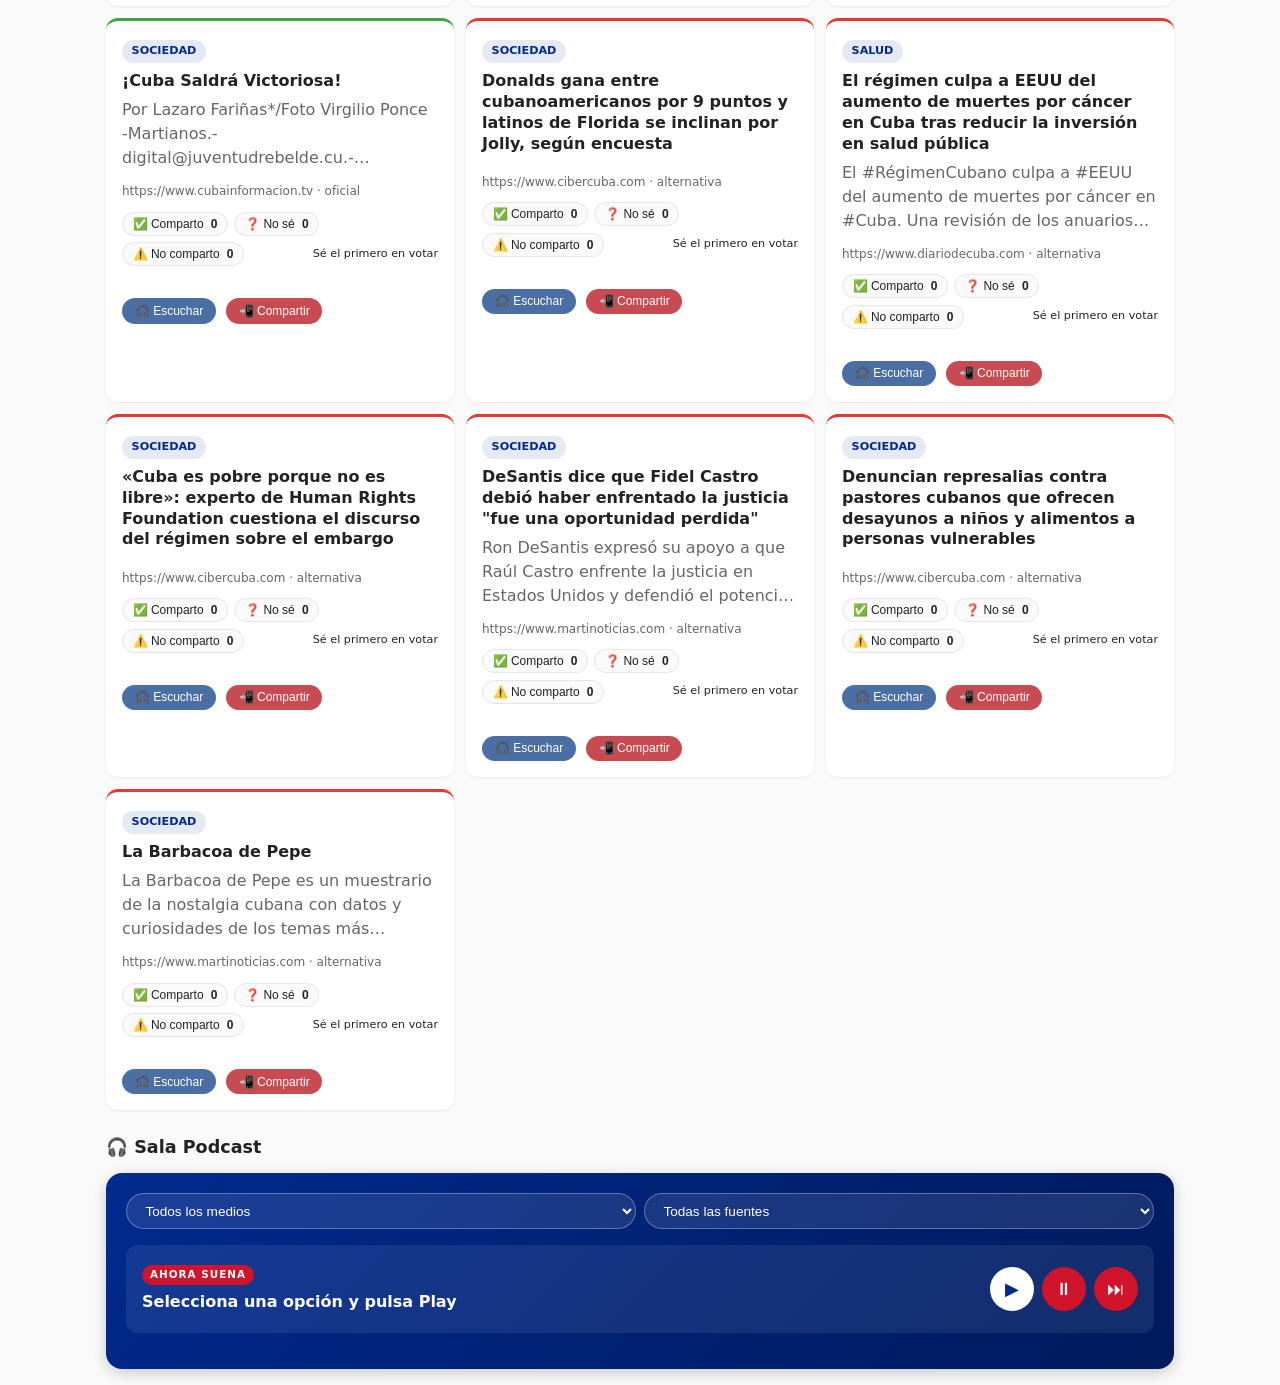
==== commit 8c2cf35c: "Update index.html" ====
--- a/index.html
+++ b/index.html
@@ -52,7 +52,7 @@
 <header>
   <div class="header-top">
     <h1><span>En</span>Cuba Pulso</h1>
-    <p class="subtitulo">"Cuba diversa, desde y fuera de la Isla"</p>
+    <p class="subtitulo">"Cuba diversa, desde y fuera de la Isla".           </p>
     <div class="header-actions">
       <input type="search" id="buscador" placeholder="Buscar...">
       <button id="btn-tema" aria-label="Cambiar tema">🌙</button>
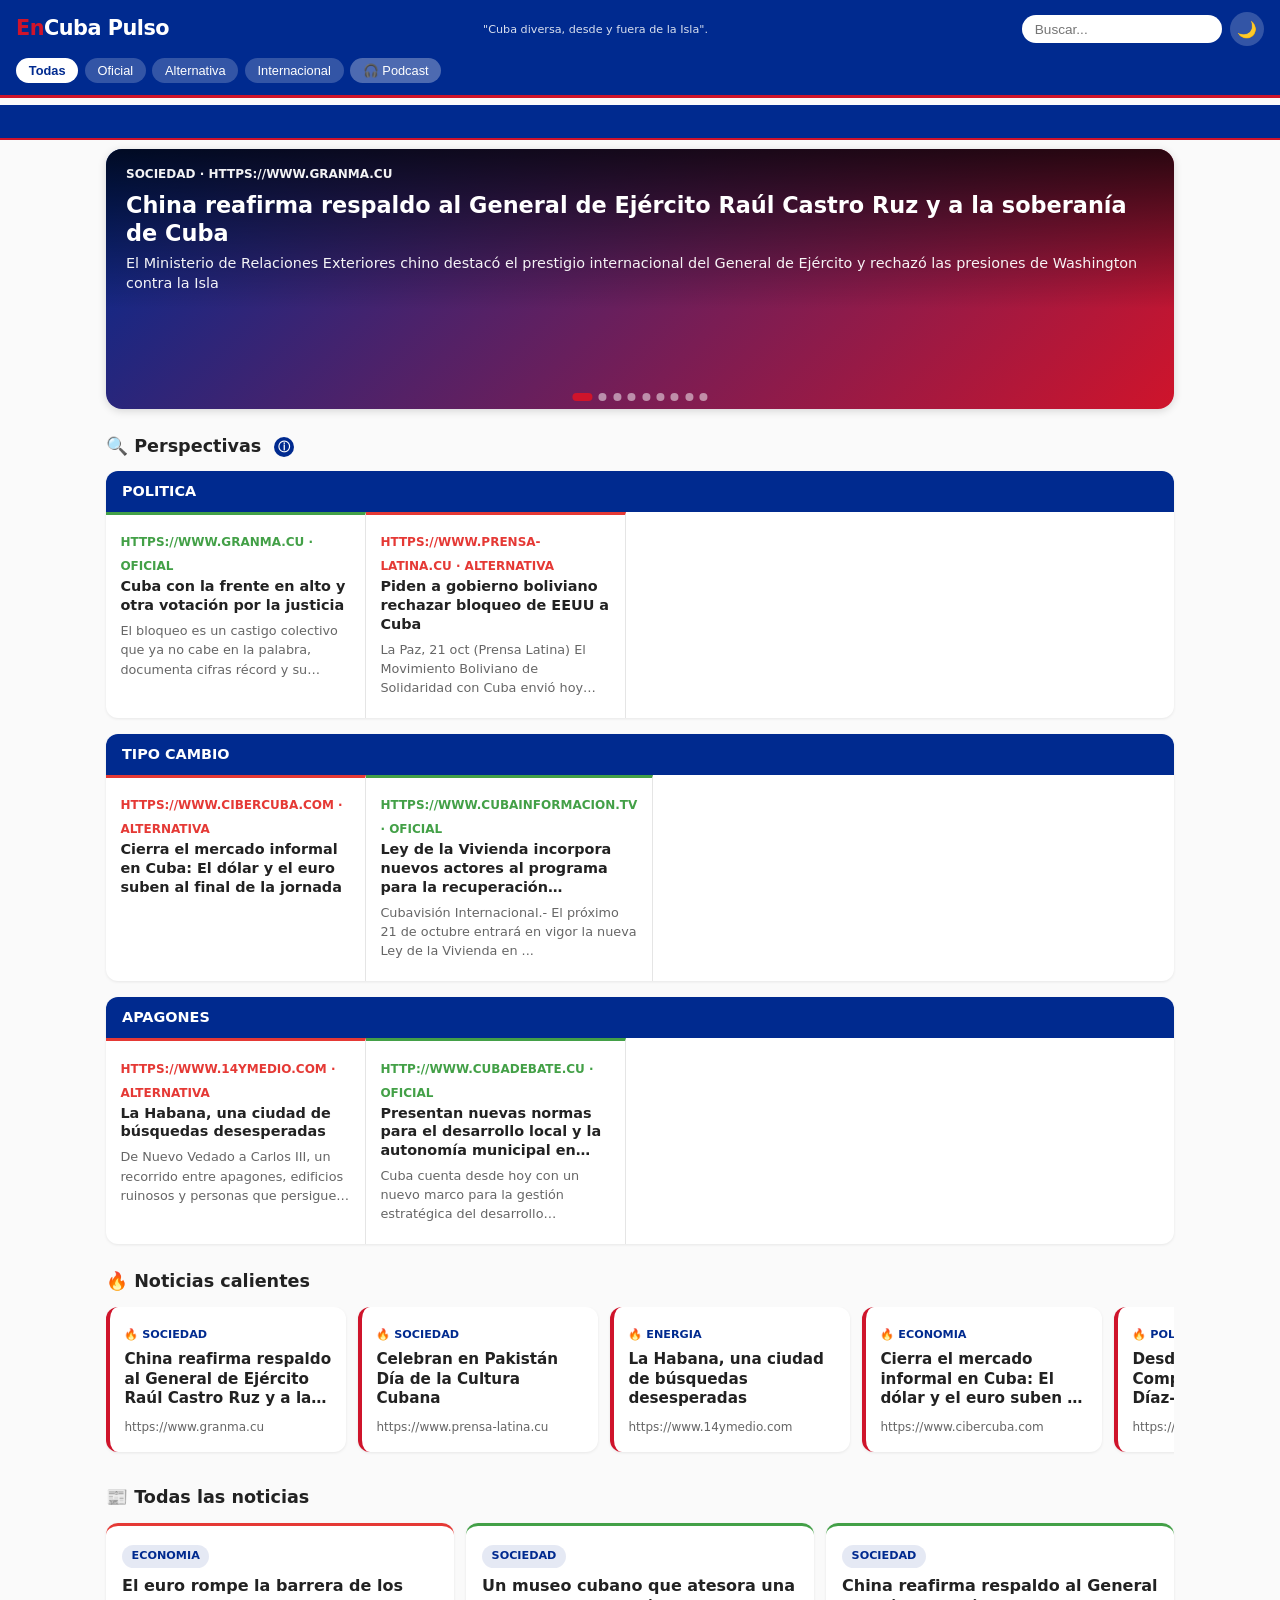
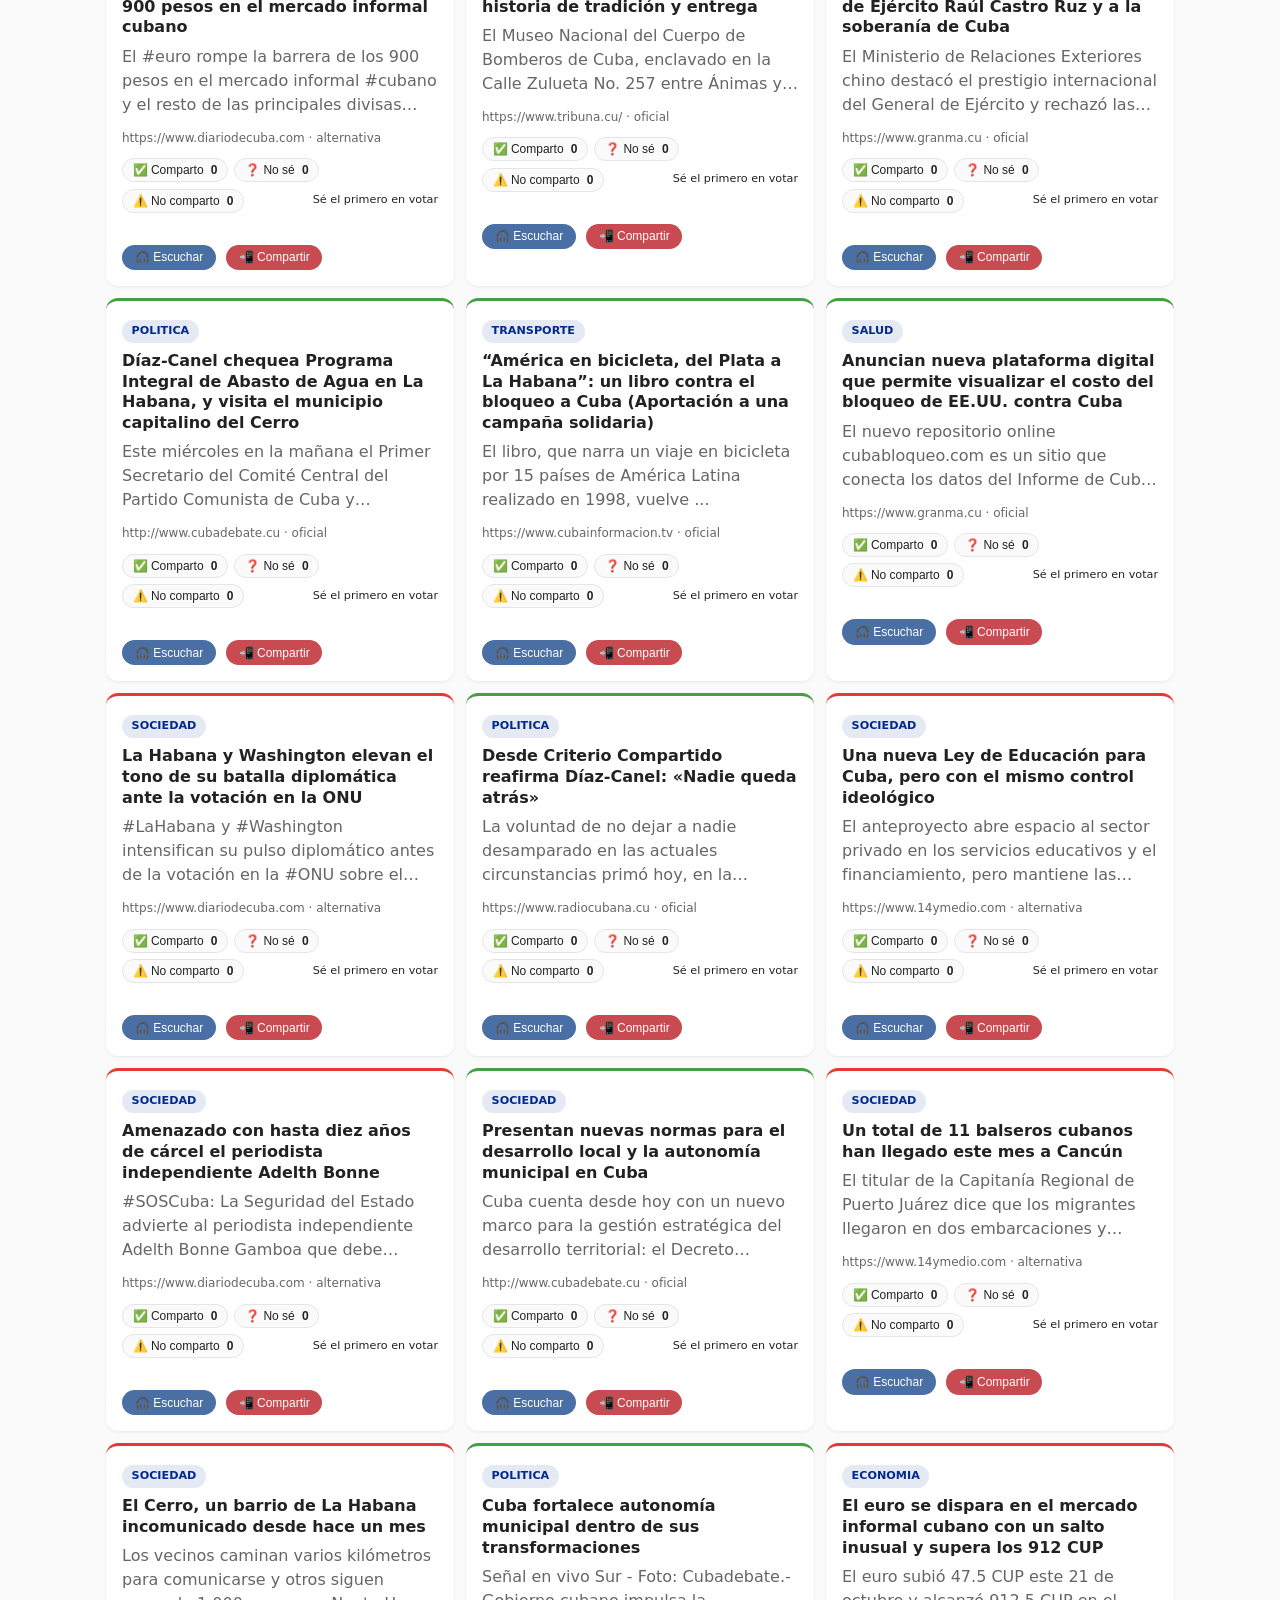
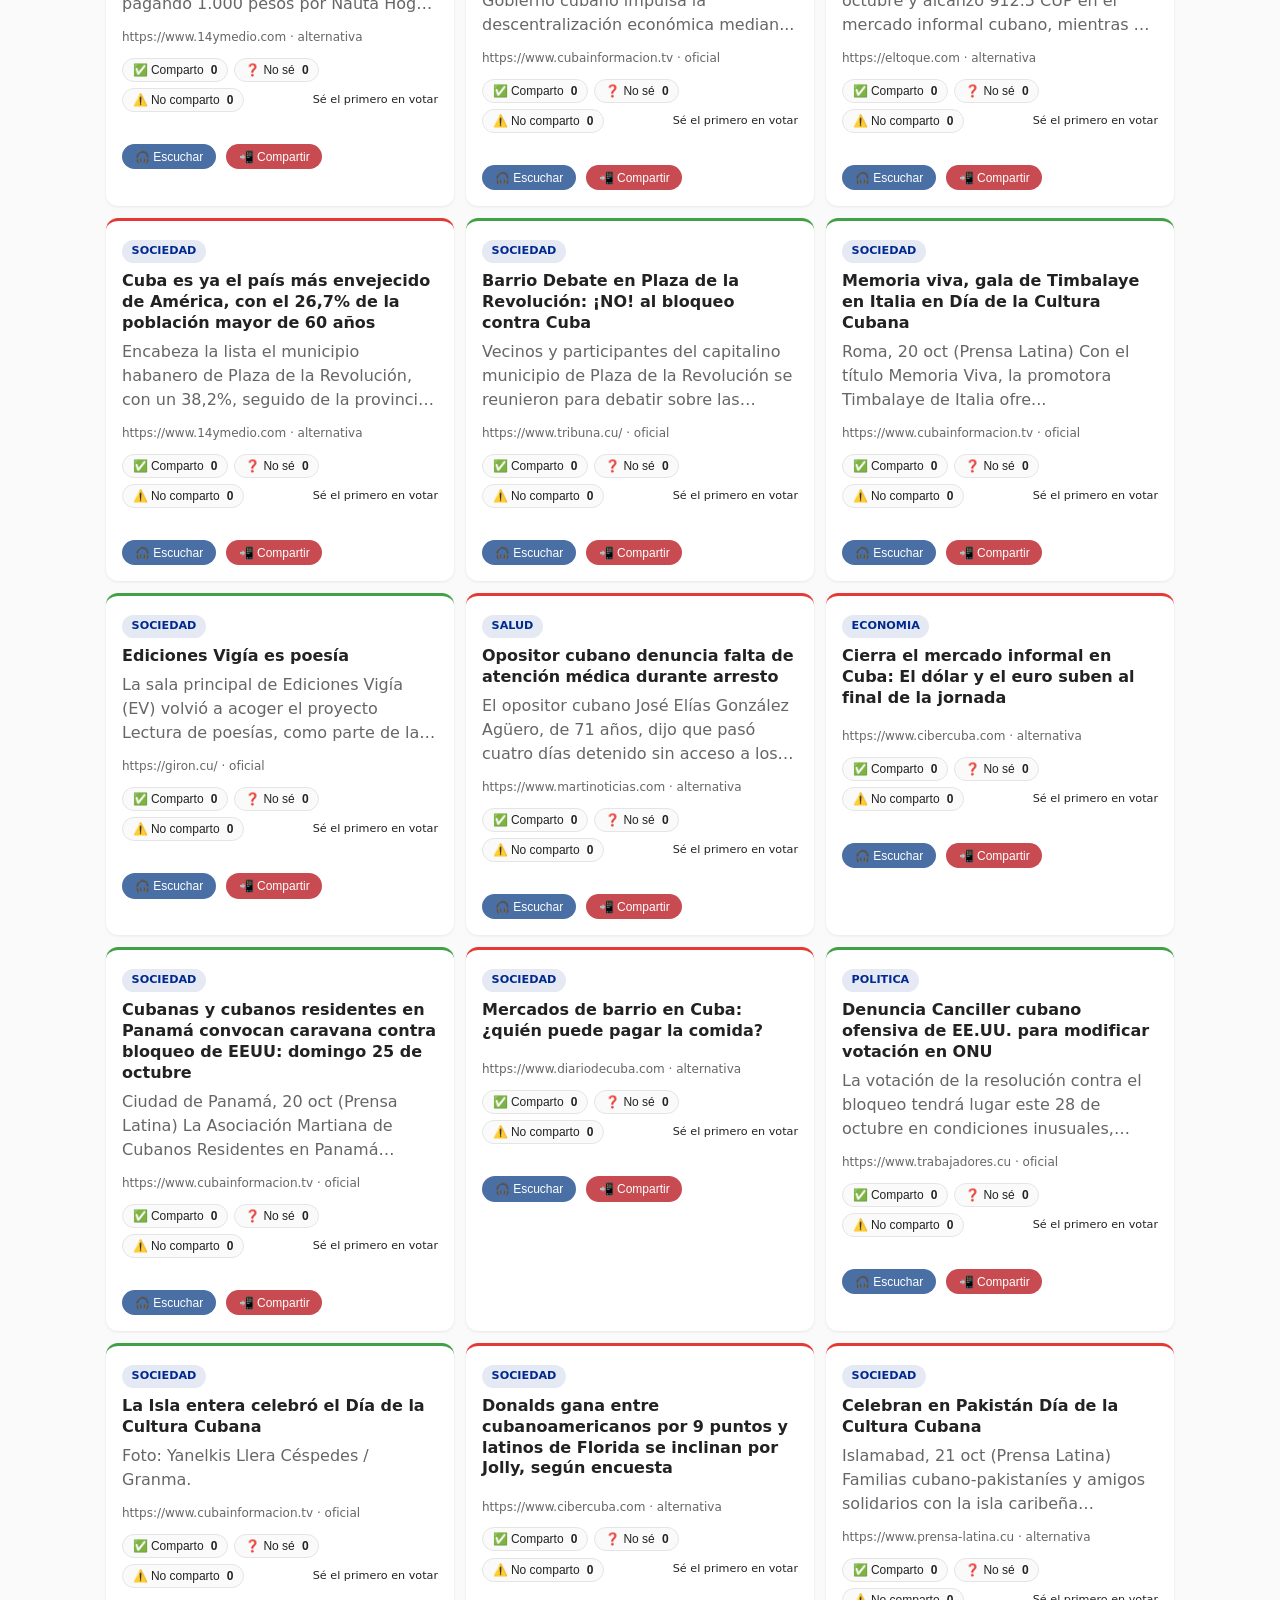
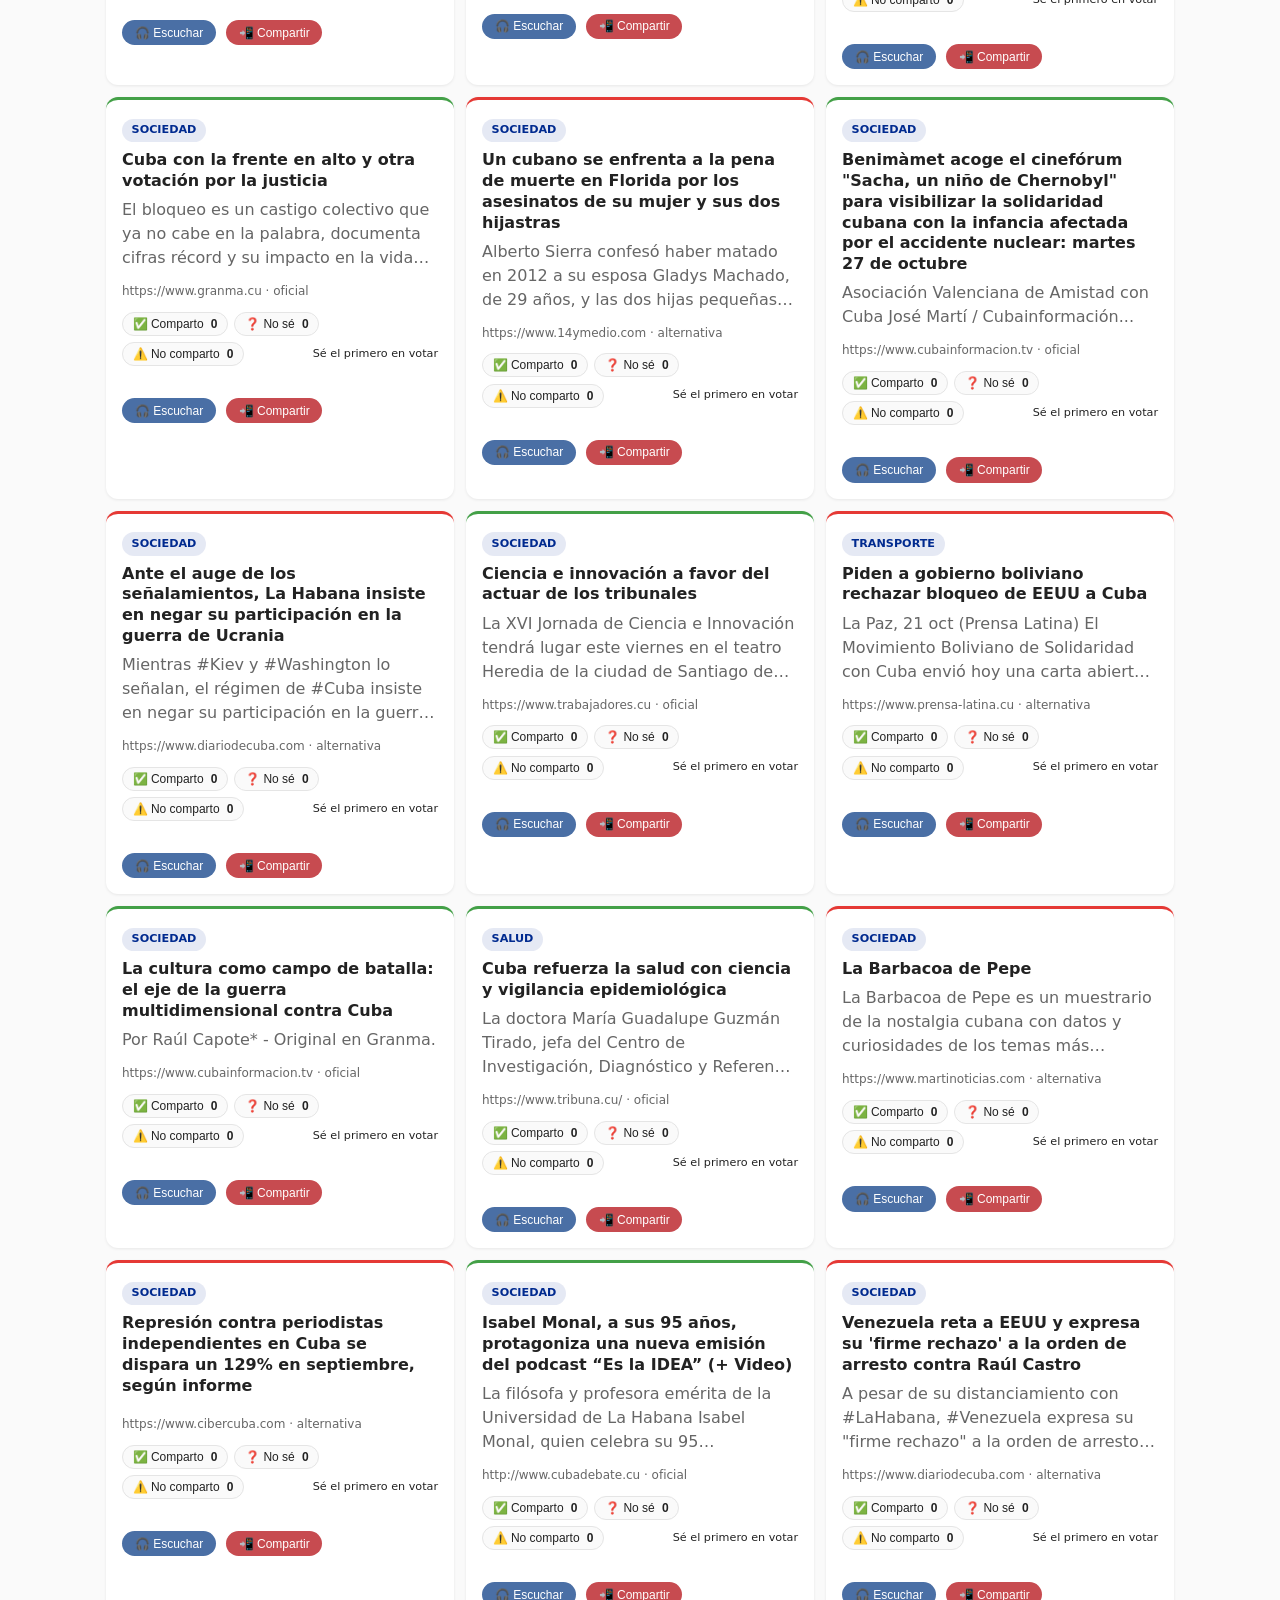
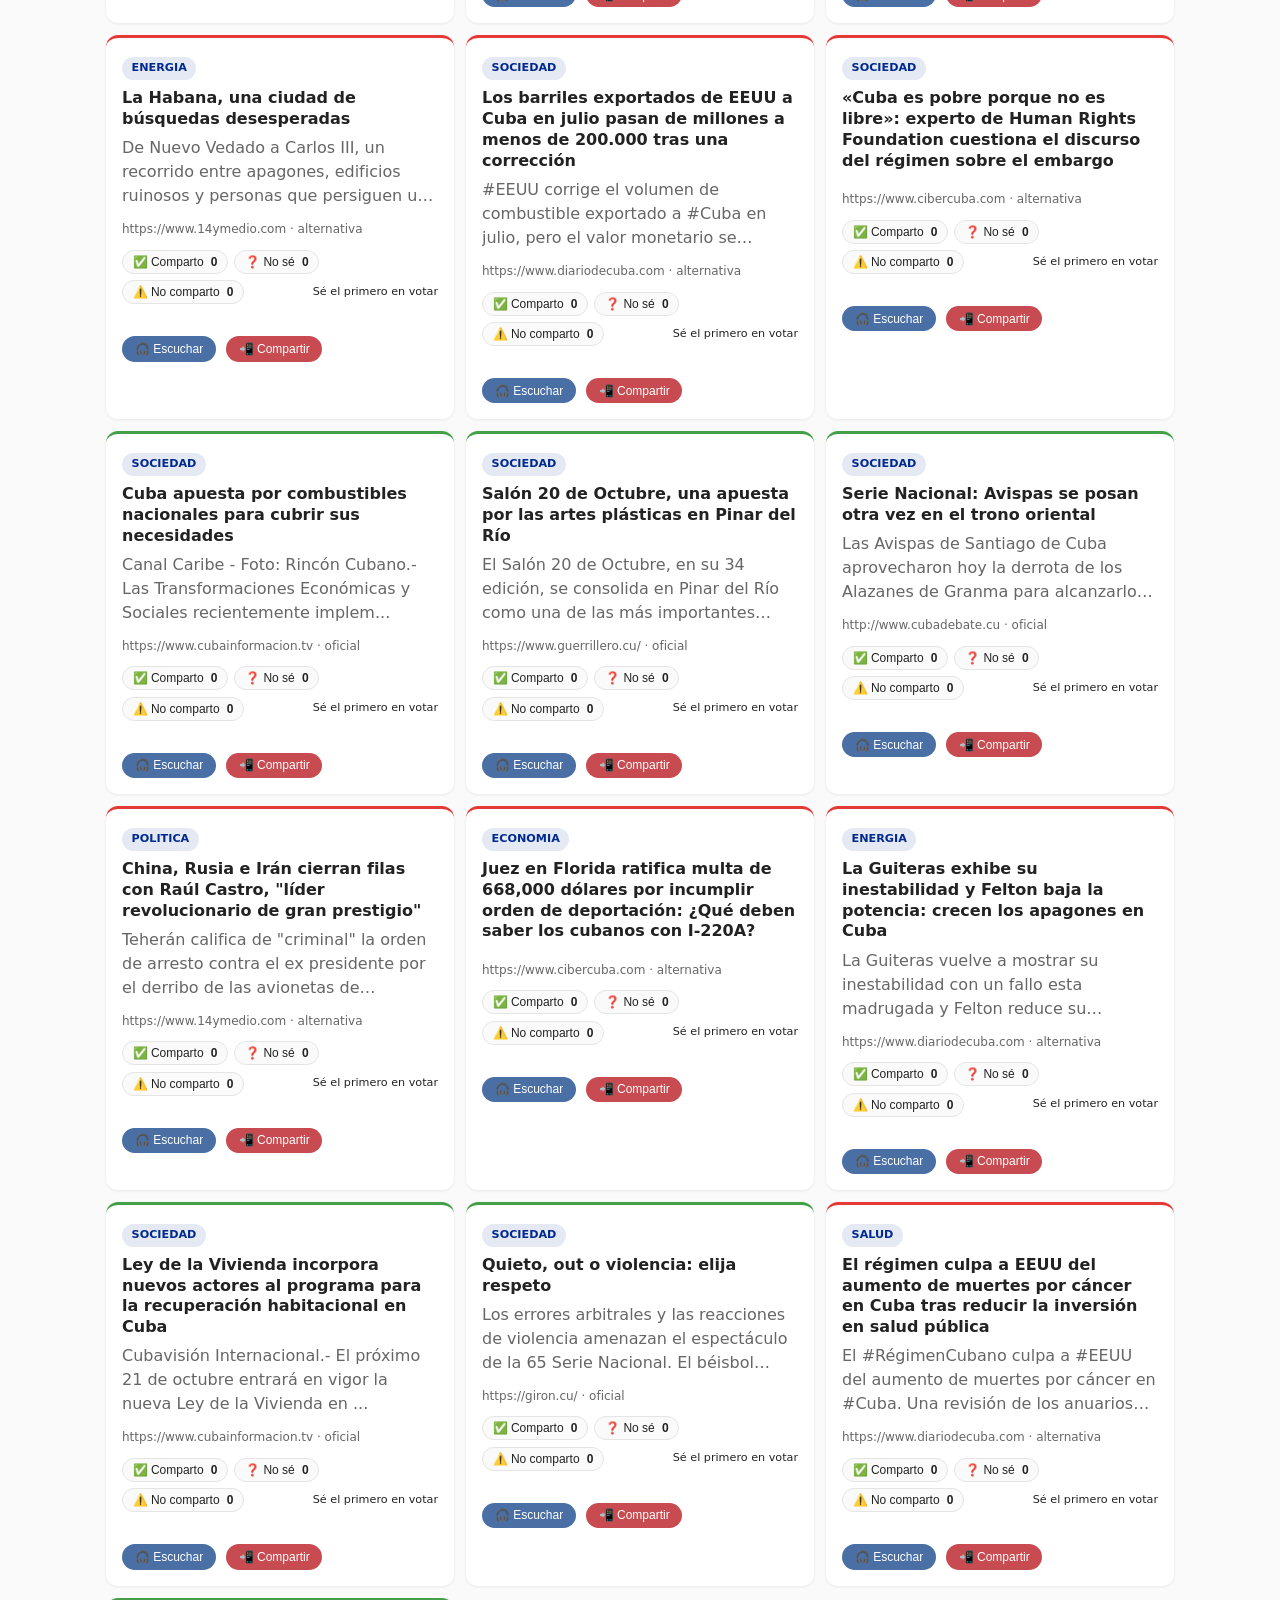
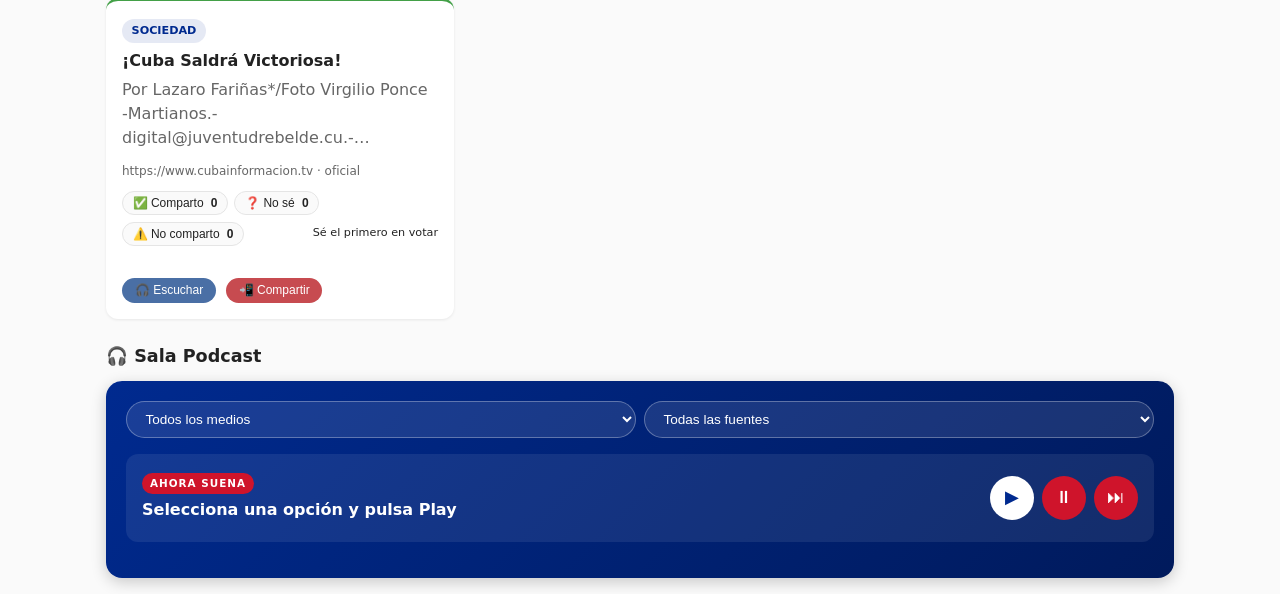
==== commit 51ab06b4: "Update index.html" ====
--- a/index.html
+++ b/index.html
@@ -52,7 +52,7 @@
 <header>
   <div class="header-top">
     <h1><span>En</span>Cuba Pulso</h1>
-    <p class="subtitulo">"Cuba diversa, desde y fuera de la Isla".           </p>
+    <p class="subtitulo">"Cuba diversa, desde y fuera de la Isla".                          </p>
     <div class="header-actions">
       <input type="search" id="buscador" placeholder="Buscar...">
       <button id="btn-tema" aria-label="Cambiar tema">🌙</button>
